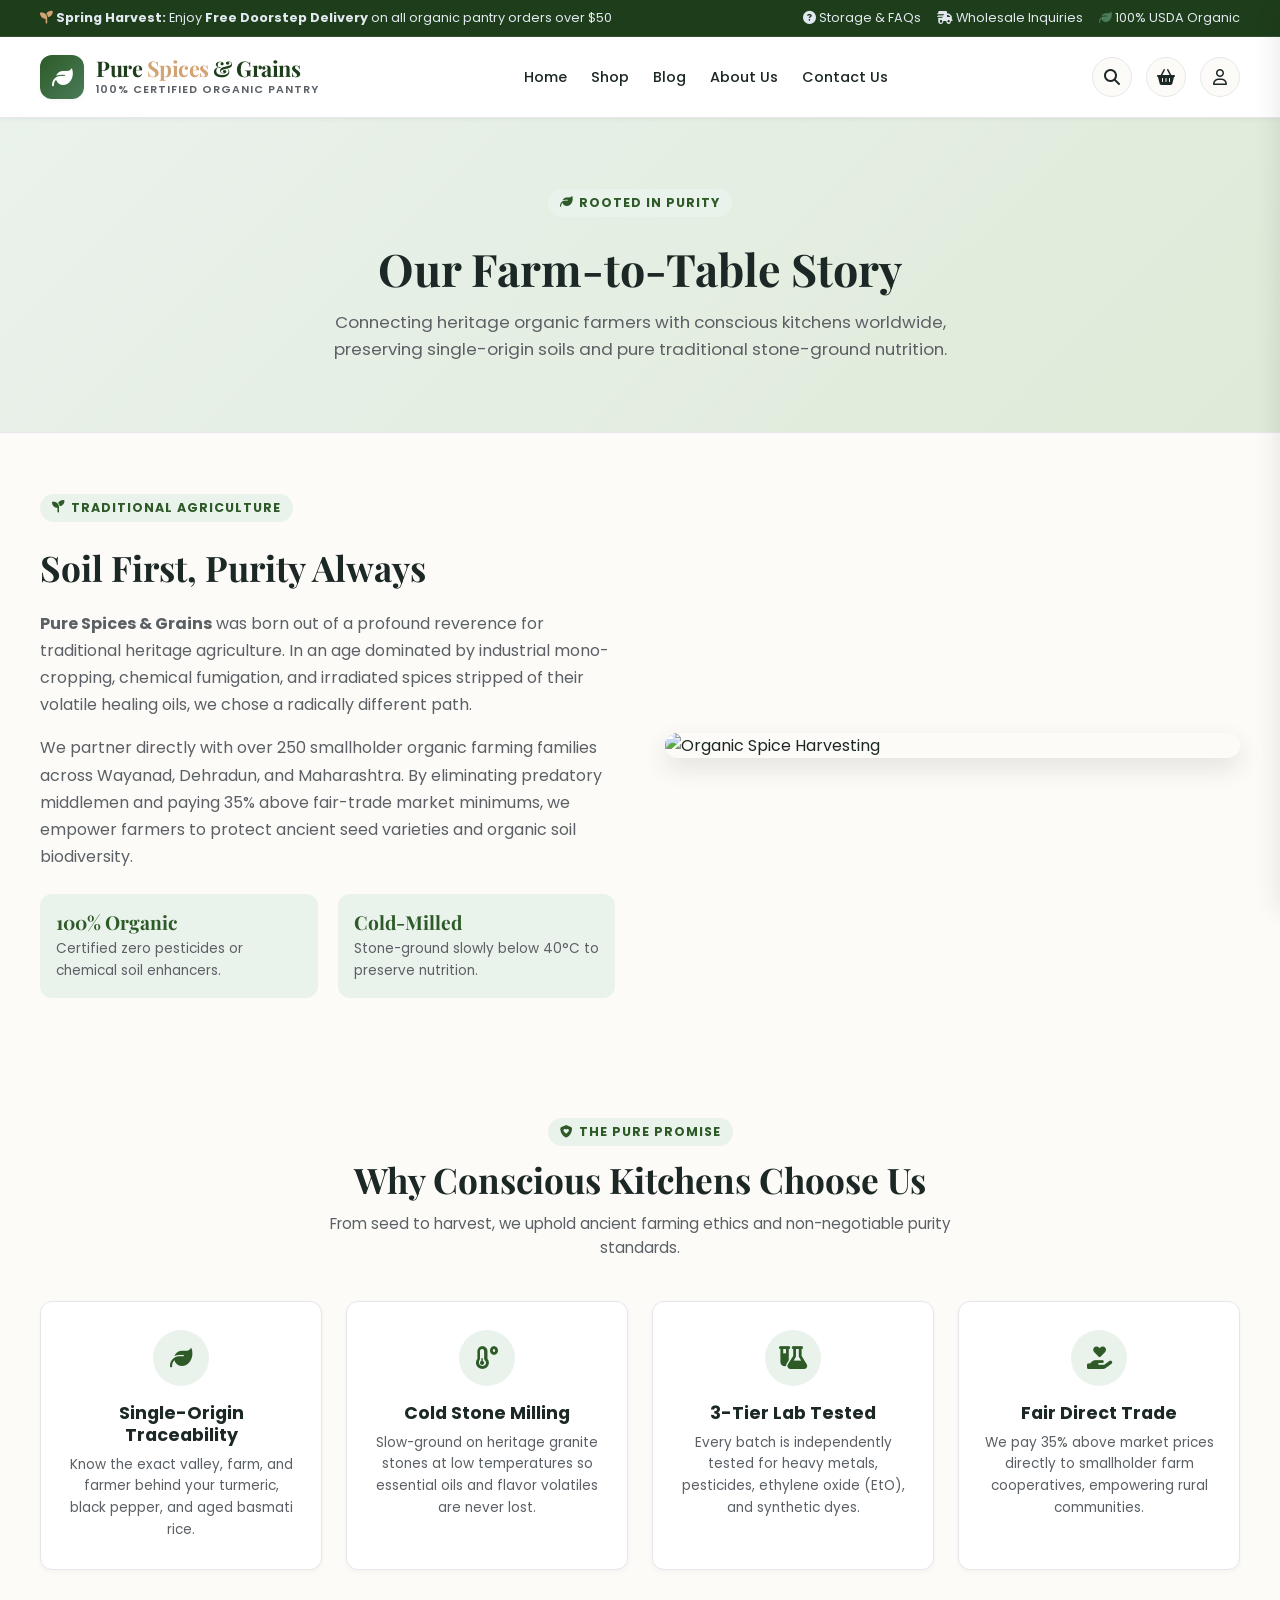
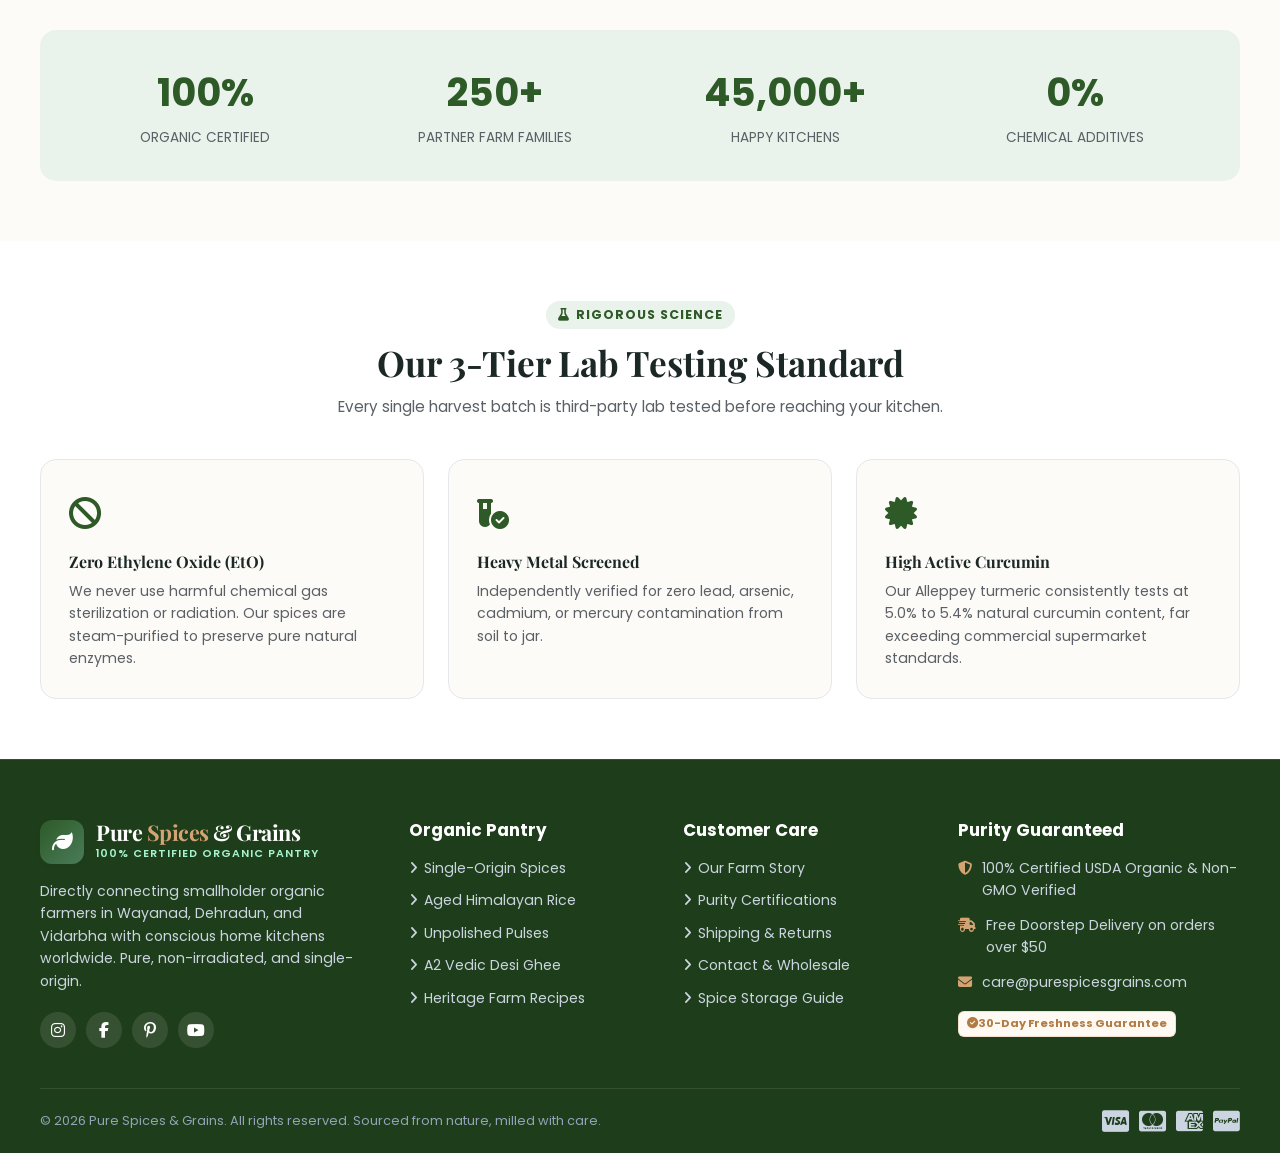
==== about.html @ 3eeeb17a "Fix CSS paths: Embed full master stylesheet and fontawesome for 100% pixel-perfect render" ====
<!DOCTYPE html>
<html lang="en-US">
<head>
  <meta charset="UTF-8">
  <meta name="viewport" content="width=device-width, initial-scale=1.0">
  <link rel="profile" href="https://gmpg.org/xfn/11">
  
  <link rel="preconnect" href="https://fonts.googleapis.com">
  <link rel="preconnect" href="https://fonts.gstatic.com" crossorigin>
  <link href="https://fonts.googleapis.com/css2?family=Playfair+Display:ital,wght@0,400;0,600;0,700;1,400&family=Poppins:ital,wght@0,300;0,400;0,500;0,600;0,700;1,400&display=swap" rel="stylesheet">
  <link rel="stylesheet" href="https://cdnjs.cloudflare.com/ajax/libs/font-awesome/6.5.1/css/all.min.css">
  
  <title>About Us &#8211; theme</title>
<meta name='robots' content='max-image-preview:large' />
<link rel='dns-prefetch' href='//fonts.googleapis.com' />
<link rel='dns-prefetch' href='//cdnjs.cloudflare.com' />
<link rel="alternate" title="oEmbed (JSON)" type="application/json+oembed" href="https://themetest.appliancesnest.com/wp-json/oembed/1.0/embed?url=https%3A%2F%2Fthemetest.appliancesnest.com%2Fabout%2F" />
<link rel="alternate" title="oEmbed (XML)" type="text/xml+oembed" href="https://themetest.appliancesnest.com/wp-json/oembed/1.0/embed?url=https%3A%2F%2Fthemetest.appliancesnest.com%2Fabout%2F&#038;format=xml" />
<style id="wp-img-auto-sizes-contain-inline-css">
img:is([sizes=auto i],[sizes^="auto," i]){contain-intrinsic-size:3000px 1500px}
/*# sourceURL=wp-img-auto-sizes-contain-inline-css */
</style>
<style id="wp-emoji-styles-inline-css">

	img.wp-smiley, img.emoji {
		display: inline !important;
		border: none !important;
		box-shadow: none !important;
		height: 1em !important;
		width: 1em !important;
		margin: 0 0.07em !important;
		vertical-align: -0.1em !important;
		background: none !important;
		padding: 0 !important;
	}
/*# sourceURL=wp-emoji-styles-inline-css */
</style>
<link rel='stylesheet' id='wp-block-library-css' href='https://themetest.appliancesnest.com/wp-includes/css/dist/block-library/style.min.css?ver=7.1' media='all' />
<style id="classic-theme-styles-inline-css">
/*! This file is auto-generated */
.wp-block-button__link{color:#fff;background-color:#32373c;border-radius:9999px;box-shadow:none;text-decoration:none;padding:calc(.667em + 2px) calc(1.333em + 2px);font-size:1.125em}.wp-block-file__button{background:#32373c;color:#fff;text-decoration:none}
/*# sourceURL=/wp-includes/css/classic-themes.min.css */
</style>
<style id="global-styles-inline-css">
:root{--wp--preset--aspect-ratio--square: 1;--wp--preset--aspect-ratio--4-3: 4/3;--wp--preset--aspect-ratio--3-4: 3/4;--wp--preset--aspect-ratio--3-2: 3/2;--wp--preset--aspect-ratio--2-3: 2/3;--wp--preset--aspect-ratio--16-9: 16/9;--wp--preset--aspect-ratio--9-16: 9/16;--wp--preset--color--black: #000000;--wp--preset--color--cyan-bluish-gray: #abb8c3;--wp--preset--color--white: #ffffff;--wp--preset--color--pale-pink: #f78da7;--wp--preset--color--vivid-red: #cf2e2e;--wp--preset--color--luminous-vivid-orange: #ff6900;--wp--preset--color--luminous-vivid-amber: #fcb900;--wp--preset--color--light-green-cyan: #7bdcb5;--wp--preset--color--vivid-green-cyan: #00d084;--wp--preset--color--pale-cyan-blue: #8ed1fc;--wp--preset--color--vivid-cyan-blue: #0693e3;--wp--preset--color--vivid-purple: #9b51e0;--wp--preset--gradient--vivid-cyan-blue-to-vivid-purple: linear-gradient(135deg,rgb(6,147,227) 0%,rgb(155,81,224) 100%);--wp--preset--gradient--light-green-cyan-to-vivid-green-cyan: linear-gradient(135deg,rgb(122,220,180) 0%,rgb(0,208,130) 100%);--wp--preset--gradient--luminous-vivid-amber-to-luminous-vivid-orange: linear-gradient(135deg,rgb(252,185,0) 0%,rgb(255,105,0) 100%);--wp--preset--gradient--luminous-vivid-orange-to-vivid-red: linear-gradient(135deg,rgb(255,105,0) 0%,rgb(207,46,46) 100%);--wp--preset--gradient--very-light-gray-to-cyan-bluish-gray: linear-gradient(135deg,rgb(238,238,238) 0%,rgb(169,184,195) 100%);--wp--preset--gradient--cool-to-warm-spectrum: linear-gradient(135deg,rgb(74,234,220) 0%,rgb(151,120,209) 20%,rgb(207,42,186) 40%,rgb(238,44,130) 60%,rgb(251,105,98) 80%,rgb(254,248,76) 100%);--wp--preset--gradient--blush-light-purple: linear-gradient(135deg,rgb(255,206,236) 0%,rgb(152,150,240) 100%);--wp--preset--gradient--blush-bordeaux: linear-gradient(135deg,rgb(254,205,165) 0%,rgb(254,45,45) 50%,rgb(107,0,62) 100%);--wp--preset--gradient--luminous-dusk: linear-gradient(135deg,rgb(255,203,112) 0%,rgb(199,81,192) 50%,rgb(65,88,208) 100%);--wp--preset--gradient--pale-ocean: linear-gradient(135deg,rgb(255,245,203) 0%,rgb(182,227,212) 50%,rgb(51,167,181) 100%);--wp--preset--gradient--electric-grass: linear-gradient(135deg,rgb(202,248,128) 0%,rgb(113,206,126) 100%);--wp--preset--gradient--midnight: linear-gradient(135deg,rgb(2,3,129) 0%,rgb(40,116,252) 100%);--wp--preset--font-size--small: 13px;--wp--preset--font-size--medium: 20px;--wp--preset--font-size--large: 36px;--wp--preset--font-size--x-large: 42px;--wp--preset--spacing--20: 0.44rem;--wp--preset--spacing--30: 0.67rem;--wp--preset--spacing--40: 1rem;--wp--preset--spacing--50: 1.5rem;--wp--preset--spacing--60: 2.25rem;--wp--preset--spacing--70: 3.38rem;--wp--preset--spacing--80: 5.06rem;--wp--preset--shadow--natural: 6px 6px 9px rgba(0, 0, 0, 0.2);--wp--preset--shadow--deep: 12px 12px 50px rgba(0, 0, 0, 0.4);--wp--preset--shadow--sharp: 6px 6px 0px rgba(0, 0, 0, 0.2);--wp--preset--shadow--outlined: 6px 6px 0px -3px rgb(255, 255, 255), 6px 6px rgb(0, 0, 0);--wp--preset--shadow--crisp: 6px 6px 0px rgb(0, 0, 0);}.wp-block-button{--wp--preset--dimension--25: 25%;--wp--preset--dimension--50: 50%;--wp--preset--dimension--75: 75%;--wp--preset--dimension--100: 100%;}:where(body) { margin: 0; }:where(.is-layout-flex){gap: 0.5em;}:where(.is-layout-grid){gap: 0.5em;}body .is-layout-flex{display: flex;}.is-layout-flex{flex-wrap: wrap;align-items: center;}.is-layout-flex > :is(*, div){margin: 0;}body .is-layout-grid{display: grid;}.is-layout-grid > :is(*, div){margin: 0;}body{padding-top: 0px;padding-right: 0px;padding-bottom: 0px;padding-left: 0px;}:root :where(.wp-element-button, .wp-block-button__link){background-color: #32373c;border-width: 0;color: #fff;font-family: inherit;font-size: inherit;font-style: inherit;font-weight: inherit;letter-spacing: inherit;line-height: inherit;padding-top: calc(0.667em + 2px);padding-right: calc(1.333em + 2px);padding-bottom: calc(0.667em + 2px);padding-left: calc(1.333em + 2px);text-decoration: none;text-transform: inherit;}.has-black-color{color: var(--wp--preset--color--black) !important;}.has-cyan-bluish-gray-color{color: var(--wp--preset--color--cyan-bluish-gray) !important;}.has-white-color{color: var(--wp--preset--color--white) !important;}.has-pale-pink-color{color: var(--wp--preset--color--pale-pink) !important;}.has-vivid-red-color{color: var(--wp--preset--color--vivid-red) !important;}.has-luminous-vivid-orange-color{color: var(--wp--preset--color--luminous-vivid-orange) !important;}.has-luminous-vivid-amber-color{color: var(--wp--preset--color--luminous-vivid-amber) !important;}.has-light-green-cyan-color{color: var(--wp--preset--color--light-green-cyan) !important;}.has-vivid-green-cyan-color{color: var(--wp--preset--color--vivid-green-cyan) !important;}.has-pale-cyan-blue-color{color: var(--wp--preset--color--pale-cyan-blue) !important;}.has-vivid-cyan-blue-color{color: var(--wp--preset--color--vivid-cyan-blue) !important;}.has-vivid-purple-color{color: var(--wp--preset--color--vivid-purple) !important;}.has-black-background-color{background-color: var(--wp--preset--color--black) !important;}.has-cyan-bluish-gray-background-color{background-color: var(--wp--preset--color--cyan-bluish-gray) !important;}.has-white-background-color{background-color: var(--wp--preset--color--white) !important;}.has-pale-pink-background-color{background-color: var(--wp--preset--color--pale-pink) !important;}.has-vivid-red-background-color{background-color: var(--wp--preset--color--vivid-red) !important;}.has-luminous-vivid-orange-background-color{background-color: var(--wp--preset--color--luminous-vivid-orange) !important;}.has-luminous-vivid-amber-background-color{background-color: var(--wp--preset--color--luminous-vivid-amber) !important;}.has-light-green-cyan-background-color{background-color: var(--wp--preset--color--light-green-cyan) !important;}.has-vivid-green-cyan-background-color{background-color: var(--wp--preset--color--vivid-green-cyan) !important;}.has-pale-cyan-blue-background-color{background-color: var(--wp--preset--color--pale-cyan-blue) !important;}.has-vivid-cyan-blue-background-color{background-color: var(--wp--preset--color--vivid-cyan-blue) !important;}.has-vivid-purple-background-color{background-color: var(--wp--preset--color--vivid-purple) !important;}.has-black-border-color{border-color: var(--wp--preset--color--black) !important;}.has-cyan-bluish-gray-border-color{border-color: var(--wp--preset--color--cyan-bluish-gray) !important;}.has-white-border-color{border-color: var(--wp--preset--color--white) !important;}.has-pale-pink-border-color{border-color: var(--wp--preset--color--pale-pink) !important;}.has-vivid-red-border-color{border-color: var(--wp--preset--color--vivid-red) !important;}.has-luminous-vivid-orange-border-color{border-color: var(--wp--preset--color--luminous-vivid-orange) !important;}.has-luminous-vivid-amber-border-color{border-color: var(--wp--preset--color--luminous-vivid-amber) !important;}.has-light-green-cyan-border-color{border-color: var(--wp--preset--color--light-green-cyan) !important;}.has-vivid-green-cyan-border-color{border-color: var(--wp--preset--color--vivid-green-cyan) !important;}.has-pale-cyan-blue-border-color{border-color: var(--wp--preset--color--pale-cyan-blue) !important;}.has-vivid-cyan-blue-border-color{border-color: var(--wp--preset--color--vivid-cyan-blue) !important;}.has-vivid-purple-border-color{border-color: var(--wp--preset--color--vivid-purple) !important;}.has-vivid-cyan-blue-to-vivid-purple-gradient-background{background: var(--wp--preset--gradient--vivid-cyan-blue-to-vivid-purple) !important;}.has-light-green-cyan-to-vivid-green-cyan-gradient-background{background: var(--wp--preset--gradient--light-green-cyan-to-vivid-green-cyan) !important;}.has-luminous-vivid-amber-to-luminous-vivid-orange-gradient-background{background: var(--wp--preset--gradient--luminous-vivid-amber-to-luminous-vivid-orange) !important;}.has-luminous-vivid-orange-to-vivid-red-gradient-background{background: var(--wp--preset--gradient--luminous-vivid-orange-to-vivid-red) !important;}.has-very-light-gray-to-cyan-bluish-gray-gradient-background{background: var(--wp--preset--gradient--very-light-gray-to-cyan-bluish-gray) !important;}.has-cool-to-warm-spectrum-gradient-background{background: var(--wp--preset--gradient--cool-to-warm-spectrum) !important;}.has-blush-light-purple-gradient-background{background: var(--wp--preset--gradient--blush-light-purple) !important;}.has-blush-bordeaux-gradient-background{background: var(--wp--preset--gradient--blush-bordeaux) !important;}.has-luminous-dusk-gradient-background{background: var(--wp--preset--gradient--luminous-dusk) !important;}.has-pale-ocean-gradient-background{background: var(--wp--preset--gradient--pale-ocean) !important;}.has-electric-grass-gradient-background{background: var(--wp--preset--gradient--electric-grass) !important;}.has-midnight-gradient-background{background: var(--wp--preset--gradient--midnight) !important;}.has-small-font-size{font-size: var(--wp--preset--font-size--small) !important;}.has-medium-font-size{font-size: var(--wp--preset--font-size--medium) !important;}.has-large-font-size{font-size: var(--wp--preset--font-size--large) !important;}.has-x-large-font-size{font-size: var(--wp--preset--font-size--x-large) !important;}
:root :where(.wp-block-icon svg){width: 24px;}
:where(.wp-block-gallery.is-layout-flex){gap: var( --wp--style--gallery-gap-default, var( --gallery-block--gutter-size, var( --wp--style--block-gap, 0.5em ) ) );}:where(.wp-block-gallery.is-layout-grid){gap: var( --wp--style--gallery-gap-default, var( --gallery-block--gutter-size, var( --wp--style--block-gap, 0.5em ) ) );}
:where(.wp-block-latest-posts.is-layout-flex){gap: 1.25em;}:where(.wp-block-latest-posts.is-layout-grid){gap: 1.25em;}
:where(.wp-block-post-template.is-layout-flex){gap: 1.25em;}:where(.wp-block-post-template.is-layout-grid){gap: 1.25em;}
:where(.wp-block-term-template.is-layout-flex){gap: 1.25em;}:where(.wp-block-term-template.is-layout-grid){gap: 1.25em;}
:where(.wp-block-columns.is-layout-flex){gap: 2em;}:where(.wp-block-columns.is-layout-grid){gap: 2em;}
:root :where(.wp-block-pullquote){font-size: 1.5em;line-height: 1.6;}
/*# sourceURL=global-styles-inline-css */
</style>
<link rel='stylesheet' id='woocommerce-layout-css' href='https://themetest.appliancesnest.com/wp-content/plugins/woocommerce/assets/css/woocommerce-layout.css?ver=11.0.1' media='all' />
<link rel='stylesheet' id='woocommerce-smallscreen-css' href='https://themetest.appliancesnest.com/wp-content/plugins/woocommerce/assets/css/woocommerce-smallscreen.css?ver=11.0.1' media='only screen and (max-width: 768px)' />
<link rel='stylesheet' id='woocommerce-general-css' href='https://themetest.appliancesnest.com/wp-content/plugins/woocommerce/assets/css/woocommerce.css?ver=11.0.1' media='all' />
<style id="woocommerce-inline-inline-css">
.woocommerce form .form-row .required { visibility: visible; }
/*# sourceURL=woocommerce-inline-inline-css */
</style>
<link rel='stylesheet' id='psg-google-fonts-css' href='https://fonts.googleapis.com/css2?family=Playfair+Display:ital,wght@0,400;0,600;0,700;1,400&#038;family=Poppins:ital,wght@0,300;0,400;0,500;0,600;0,700;1,400&#038;display=swap' media='all' />
<link rel='stylesheet' id='psg-fontawesome-css' href='https://cdnjs.cloudflare.com/ajax/libs/font-awesome/6.5.1/css/all.min.css?ver=6.5.1' media='all' />
<link rel='stylesheet' id='psg-custom-styles-css' href='https://themetest.appliancesnest.com/wp-content/themes/pure-spices-grains/css/styles.css?ver=2.0.0' media='all' />
<link rel='stylesheet' id='psg-theme-style-css' href='https://themetest.appliancesnest.com/wp-content/themes/pure-spices-grains/style.css?ver=2.0.0' media='all' />
<script id="jquery-core-js" src="https://themetest.appliancesnest.com/wp-includes/js/jquery/jquery.min.js?ver=3.7.1"></script>
<script id="jquery-migrate-js" src="https://themetest.appliancesnest.com/wp-includes/js/jquery/jquery-migrate.min.js?ver=3.4.1"></script>
<script data-wp-strategy="defer" defer id="wc-jquery-blockui-js" src="https://themetest.appliancesnest.com/wp-content/plugins/woocommerce/assets/js/jquery-blockui/jquery.blockUI.min.js?ver=2.7.0-wc.11.0.1"></script>
<script id="wc-add-to-cart-js-extra">
var wc_add_to_cart_params = {"ajax_url":"/wp-admin/admin-ajax.php","wc_ajax_url":"/?wc-ajax=%%endpoint%%","i18n_view_cart":"View cart","cart_url":"https://themetest.appliancesnest.com/cart/","is_cart":"","cart_redirect_after_add":"no"};
//# sourceURL=wc-add-to-cart-js-extra
</script>
<script data-wp-strategy="defer" defer id="wc-add-to-cart-js" src="https://themetest.appliancesnest.com/wp-content/plugins/woocommerce/assets/js/frontend/add-to-cart.min.js?ver=11.0.1"></script>
<script data-wp-strategy="defer" defer id="wc-js-cookie-js" src="https://themetest.appliancesnest.com/wp-content/plugins/woocommerce/assets/js/js-cookie/js.cookie.min.js?ver=2.1.4-wc.11.0.1"></script>
<script id="woocommerce-js-extra">
var woocommerce_params = {"ajax_url":"/wp-admin/admin-ajax.php","wc_ajax_url":"/?wc-ajax=%%endpoint%%","i18n_password_show":"Show password","i18n_password_hide":"Hide password"};
//# sourceURL=woocommerce-js-extra
</script>
<script data-wp-strategy="defer" defer id="woocommerce-js" src="https://themetest.appliancesnest.com/wp-content/plugins/woocommerce/assets/js/frontend/woocommerce.min.js?ver=11.0.1"></script>
<link rel="https://api.w.org/" href="https://themetest.appliancesnest.com/wp-json/" /><link rel="alternate" title="JSON" type="application/json" href="https://themetest.appliancesnest.com/wp-json/wp/v2/pages/102" /><link rel="EditURI" type="application/rsd+xml" title="RSD" href="https://themetest.appliancesnest.com/xmlrpc.php?rsd" />
<meta name="generator" content="WordPress 7.1" />
<meta name="generator" content="WooCommerce 11.0.1" />
<link rel="canonical" href="about.html" />
<link rel='shortlink' href='https://themetest.appliancesnest.com/?p=102' />
	<noscript><style>.woocommerce-product-gallery{ opacity: 1 !important; }</style></noscript>
	<meta name="generator" content="Elementor 4.2.3; features: e_font_icon_svg, additional_custom_breakpoints; settings: css_print_method-external, google_font-enabled, font_display-swap">
			<style>
				.e-con.e-parent:nth-of-type(n+4):not(.e-lazyloaded):not(.e-no-lazyload),
				.e-con.e-parent:nth-of-type(n+4):not(.e-lazyloaded):not(.e-no-lazyload) * {
					background-image: none !important;
				}
				@media screen and (max-height: 1024px) {
					.e-con.e-parent:nth-of-type(n+3):not(.e-lazyloaded):not(.e-no-lazyload),
					.e-con.e-parent:nth-of-type(n+3):not(.e-lazyloaded):not(.e-no-lazyload) * {
						background-image: none !important;
					}
				}
				@media screen and (max-height: 640px) {
					.e-con.e-parent:nth-of-type(n+2):not(.e-lazyloaded):not(.e-no-lazyload),
					.e-con.e-parent:nth-of-type(n+2):not(.e-lazyloaded):not(.e-no-lazyload) * {
						background-image: none !important;
					}
				}
			</style>
			
            <link rel="preconnect" href="https://fonts.googleapis.com">
            <link rel="preconnect" href="https://fonts.gstatic.com" crossorigin>
            <link href="https://fonts.googleapis.com/css2?family=Plus+Jakarta+Sans:wght@300;400;500;600;700;800&family=Playfair+Display:ital,wght@0,600;0,700;1,400&display=swap" rel="stylesheet">
            <link rel="stylesheet" href="https://cdnjs.cloudflare.com/ajax/libs/font-awesome/6.5.1/css/all.min.css">
            <link rel="stylesheet" href="css/styles.css">
            <style>
              /* Full visibility and clean alignment */
              html { margin-top: 0 !important; }
              #wpadminbar { display: none !important; }
              .reveal { opacity: 1 !important; transform: none !important; }
              /* ==========================================================================
   PURE SPICES & GRAINS - MASTER STYLESHEET
   Design System: Organic, Earthy, Premium Farm-to-Table E-Commerce
   ========================================================================== */

:root {
  /* Primary Color Palette */
  --color-forest: #2D5A27;        /* Primary Brand Green */
  --color-forest-dark: #1E3D1A;   /* Deep Evergreen */
  --color-forest-light: #3D7A35;  /* Vibrant Leaf Green */
  --color-sage: #4A7C59;          /* Secondary Accent */
  --color-sage-light: #EAF2EC;    /* Soft Tint Background */
  
  /* Accent & Earth Tones */
  --color-amber: #D4A373;         /* Harvest Gold / Warm Amber */
  --color-amber-light: #FEF9F3;   /* Light Gold Tint */
  --color-terracotta: #C86446;    /* Spice Red / Discount Badges */
  --color-cream: #FDFBF7;         /* Warm Paper / Page Background */
  --color-white: #FFFFFF;
  
  /* Neutrals & Typography */
  --color-dark-roast: #1C2826;    /* Primary Text Dark */
  --color-charcoal: #2B2D2F;      /* Secondary Headings */
  --color-text-muted: #5A6065;    /* Body Copy Muted */
  --color-text-light: #8E959B;    /* Subtle Subtext */
  --color-border: #E5E7EB;        /* Clean Card Borders */
  --color-border-dark: #D1D5DB;
  
  /* Typography */
  --font-serif: 'Playfair Display', Georgia, serif;
  --font-sans: 'Poppins', -apple-system, BlinkMacSystemFont, 'Segoe UI', Roboto, sans-serif;
  
  /* Shadows & Elevations */
  --shadow-sm: 0 2px 4px rgba(28, 40, 38, 0.04);
  --shadow-md: 0 4px 12px rgba(28, 40, 38, 0.08);
  --shadow-lg: 0 10px 25px rgba(28, 40, 38, 0.12);
  --shadow-hover: 0 12px 30px rgba(45, 90, 39, 0.15);
  
  /* Layout Dimensions */
  --header-height: 80px;
  --max-width: 1240px;
  --radius-sm: 6px;
  --radius-md: 12px;
  --radius-lg: 18px;
  --radius-full: 9999px;
  --transition-fast: 0.2s ease;
  --transition-normal: 0.3s ease;
}

/* Base Resets */
*, *::before, *::after {
  box-sizing: border-box;
  margin: 0;
  padding: 0;
}

html {
  scroll-behavior: smooth;
  font-size: 16px;
}

body {
  font-family: var(--font-sans);
  background-color: var(--color-cream);
  color: var(--color-dark-roast);
  line-height: 1.6;
  -webkit-font-smoothing: antialiased;
  overflow-x: hidden;
}

img {
  max-width: 100%;
  height: auto;
  display: block;
}

a {
  color: inherit;
  text-decoration: none;
  transition: color var(--transition-fast);
}

button, input, select, textarea {
  font-family: inherit;
  font-size: inherit;
  outline: none;
}

/* Typography Headings */
h1, h2, h3, h4, h5, h6 {
  font-family: var(--font-serif);
  color: var(--color-dark-roast);
  line-height: 1.25;
  font-weight: 700;
}

.container {
  width: 100%;
  max-width: var(--max-width);
  margin: 0 auto;
  padding: 0 20px;
}

/* ==========================================================================
   HEADER & NAVIGATION (FIXED FLEX ROW)
   ========================================================================== */
.announcement-bar {
  background: var(--color-forest-dark);
  color: #E2E8F0;
  font-size: 0.8rem;
  padding: 8px 0;
  border-bottom: 1px solid rgba(255,255,255,0.1);
}

.announcement-inner {
  display: flex;
  justify-content: space-between;
  align-items: center;
  flex-wrap: wrap;
  gap: 10px;
}

.announcement-meta {
  display: flex;
  align-items: center;
  gap: 16px;
}

.announcement-meta a:hover {
  color: var(--color-amber);
}

.main-header {
  background: var(--color-white);
  border-bottom: 1px solid var(--color-border);
  position: sticky;
  top: 0;
  z-index: 100;
  transition: all var(--transition-normal);
  box-shadow: var(--shadow-sm);
}

.main-header.is-scrolled {
  box-shadow: var(--shadow-md);
}

.header-inner {
  display: flex;
  align-items: center;
  justify-content: space-between;
  height: var(--header-height);
  gap: 20px;
}

/* Brand Logo */
.brand-logo {
  display: flex;
  align-items: center;
  gap: 12px;
  text-decoration: none;
  flex-shrink: 0;
}

.brand-icon {
  width: 44px;
  height: 44px;
  background: linear-gradient(135deg, var(--color-forest), var(--color-sage));
  color: var(--color-white);
  border-radius: var(--radius-md);
  display: flex;
  align-items: center;
  justify-content: center;
  font-size: 1.3rem;
  box-shadow: var(--shadow-sm);
}

.brand-text {
  display: flex;
  flex-direction: column;
}

.brand-title {
  font-family: var(--font-serif);
  font-size: 1.35rem;
  font-weight: 700;
  color: var(--color-forest-dark);
  line-height: 1.1;
  letter-spacing: -0.5px;
}

.brand-title span {
  color: var(--color-amber);
}

.brand-tagline {
  font-size: 0.68rem;
  color: var(--color-text-muted);
  text-transform: uppercase;
  letter-spacing: 1px;
  font-weight: 600;
}

/* Navigation Menu (Horizontal Flex Enforced) */
.nav-menu,
.nav-menu .menu-primary-container {
  display: flex !important;
  align-items: center !important;
}

.nav-menu-list,
.nav-menu .menu-primary-container ul,
.nav-menu ul {
  display: flex !important;
  flex-direction: row !important;
  align-items: center !important;
  gap: 1.5rem !important;
  list-style: none !important;
  margin: 0 !important;
  padding: 0 !important;
}

.nav-menu-list li,
.nav-menu ul li {
  display: inline-flex !important;
  align-items: center !important;
  margin: 0 !important;
  padding: 0 !important;
}

.nav-link,
.nav-menu ul li a {
  font-size: 0.9rem;
  font-weight: 500;
  color: var(--color-dark-roast);
  padding: 8px 0;
  position: relative;
  text-decoration: none;
  white-space: nowrap;
}

.nav-link:hover,
.nav-link.active,
.nav-menu ul li a:hover {
  color: var(--color-forest);
}

.nav-link::after {
  content: '';
  position: absolute;
  bottom: 0;
  left: 0;
  width: 0;
  height: 2px;
  background: var(--color-forest);
  transition: width var(--transition-fast);
}

.nav-link:hover::after,
.nav-link.active::after {
  width: 100%;
}

/* Header Actions */
.header-actions {
  display: flex;
  align-items: center;
  gap: 14px;
  flex-shrink: 0;
}

.action-btn {
  width: 40px;
  height: 40px;
  border-radius: var(--radius-full);
  background: var(--color-cream);
  border: 1px solid var(--color-border);
  color: var(--color-dark-roast);
  display: flex;
  align-items: center;
  justify-content: center;
  cursor: pointer;
  position: relative;
  transition: all var(--transition-fast);
}

.action-btn:hover {
  background: var(--color-forest);
  color: var(--color-white);
  border-color: var(--color-forest);
}

.action-badge {
  position: absolute;
  top: -4px;
  right: -4px;
  background: var(--color-terracotta);
  color: var(--color-white);
  font-size: 0.65rem;
  font-weight: 700;
  min-width: 18px;
  height: 18px;
  border-radius: var(--radius-full);
  display: flex;
  align-items: center;
  justify-content: center;
  padding: 0 4px;
}

.mobile-toggle {
  display: none;
  background: none;
  border: none;
  font-size: 1.4rem;
  color: var(--color-dark-roast);
  cursor: pointer;
}

/* Mobile Drawer */
.mobile-nav-drawer {
  position: fixed;
  top: 0;
  left: 0;
  width: 100%;
  height: 100%;
  background: rgba(0,0,0,0.5);
  z-index: 999;
  visibility: hidden;
  opacity: 0;
  transition: all var(--transition-normal);
}

.mobile-nav-drawer.open {
  visibility: visible;
  opacity: 1;
}

.mobile-nav-content {
  width: 80%;
  max-width: 320px;
  height: 100%;
  background: var(--color-white);
  padding: 24px;
  transform: translateX(-100%);
  transition: transform var(--transition-normal);
  display: flex;
  flex-direction: column;
}

.mobile-nav-drawer.open .mobile-nav-content {
  transform: translateX(0);
}

.mobile-nav-links {
  list-style: none;
  display: flex;
  flex-direction: column;
  gap: 16px;
  margin-top: 24px;
}

.mobile-nav-links a {
  font-size: 1.05rem;
  font-weight: 600;
  color: var(--color-dark-roast);
  display: flex;
  align-items: center;
  gap: 10px;
}

.mobile-nav-links a:hover,
.mobile-nav-links a.active {
  color: var(--color-forest);
}

/* ==========================================================================
   BUTTONS & BADGES
   ========================================================================== */
.btn {
  display: inline-flex;
  align-items: center;
  justify-content: center;
  gap: 8px;
  padding: 12px 24px;
  border-radius: var(--radius-md);
  font-weight: 600;
  font-size: 0.9rem;
  cursor: pointer;
  transition: all var(--transition-fast);
  border: 1px solid transparent;
  text-decoration: none;
}

.btn-primary {
  background: var(--color-forest);
  color: var(--color-white);
  border-color: var(--color-forest);
}

.btn-primary:hover {
  background: var(--color-forest-dark);
  border-color: var(--color-forest-dark);
  box-shadow: var(--shadow-md);
  transform: translateY(-1px);
}

.btn-secondary {
  background: var(--color-white);
  color: var(--color-forest);
  border-color: var(--color-forest);
}

.btn-secondary:hover {
  background: var(--color-sage-light);
  color: var(--color-forest-dark);
}

.btn-gold {
  background: var(--color-amber);
  color: var(--color-white);
}

.btn-gold:hover {
  background: #c38f5f;
  color: var(--color-white);
}

.btn-outline {
  background: transparent;
  border-color: var(--color-border);
  color: var(--color-dark-roast);
}

.btn-outline:hover {
  border-color: var(--color-forest);
  color: var(--color-forest);
}

.btn-lg {
  padding: 14px 30px;
  font-size: 1rem;
  border-radius: var(--radius-md);
}

.btn-sm {
  padding: 8px 16px;
  font-size: 0.8rem;
  border-radius: var(--radius-sm);
}

.btn-block {
  width: 100%;
}

.section-badge {
  display: inline-flex;
  align-items: center;
  gap: 6px;
  font-size: 0.78rem;
  font-weight: 700;
  text-transform: uppercase;
  letter-spacing: 1px;
  padding: 4px 12px;
  border-radius: var(--radius-full);
  background: var(--color-sage-light);
  color: var(--color-forest);
  margin-bottom: 12px;
}

.badge-tag {
  display: inline-flex;
  align-items: center;
  padding: 3px 8px;
  border-radius: var(--radius-sm);
  font-size: 0.7rem;
  font-weight: 700;
}

.badge-soft {
  background: var(--color-sage-light);
  color: var(--color-forest);
}

.badge-gold {
  background: var(--color-amber-light);
  color: #B27B44;
  border: 1px solid rgba(212, 163, 115, 0.3);
}

.badge-terracotta {
  background: #FDF2F0;
  color: var(--color-terracotta);
}

/* ==========================================================================
   SECTIONS, HERO & CARDS
   ========================================================================== */
.section {
  padding: 60px 0;
}

.section-bg-white {
  background: var(--color-white);
}

.section-header {
  text-align: center;
  max-width: 650px;
  margin: 0 auto 40px auto;
}

.section-title {
  font-size: 2.2rem;
  color: var(--color-dark-roast);
  margin-bottom: 10px;
}

.section-subtitle {
  color: var(--color-text-muted);
  font-size: 0.95rem;
}

/* Hero Slider */
.hero-slider-section {
  background: linear-gradient(135deg, #F5F9F4 0%, #EBF4E9 100%);
  padding: 60px 0;
  position: relative;
  overflow: hidden;
  border-bottom: 1px solid var(--color-border);
}

.hero-slide {
  display: none;
}

.hero-slide.active {
  display: block;
}

.hero-grid {
  display: grid;
  grid-template-columns: 1.15fr 0.85fr;
  gap: 40px;
  align-items: center;
}

.hero-title {
  font-size: 3.2rem;
  line-height: 1.15;
  color: var(--color-forest-dark);
  margin-bottom: 16px;
}

.hero-highlight {
  color: var(--color-amber);
}

.hero-desc {
  font-size: 1.05rem;
  color: var(--color-text-muted);
  margin-bottom: 28px;
  max-width: 540px;
}

.hero-buttons {
  display: flex;
  gap: 14px;
  margin-bottom: 32px;
  flex-wrap: wrap;
}

.hero-badges-row {
  display: flex;
  gap: 20px;
  flex-wrap: wrap;
}

.hero-badge-item {
  display: flex;
  align-items: center;
  gap: 6px;
  font-size: 0.82rem;
  font-weight: 600;
  color: var(--color-forest-dark);
}

.hero-badge-item i {
  color: var(--color-forest);
}

.hero-image-wrapper {
  position: relative;
}

.hero-img-card {
  border-radius: var(--radius-lg);
  overflow: hidden;
  box-shadow: var(--shadow-lg);
  position: relative;
}

.hero-img-card img {
  width: 100%;
  height: 420px;
  object-fit: cover;
}

.hero-floating-card {
  position: absolute;
  bottom: -15px;
  left: -15px;
  background: var(--color-white);
  padding: 14px 20px;
  border-radius: var(--radius-md);
  box-shadow: var(--shadow-lg);
  display: flex;
  align-items: center;
  gap: 12px;
  border: 1px solid var(--color-border);
}

.floating-icon {
  width: 38px;
  height: 38px;
  border-radius: 50%;
  background: var(--color-sage-light);
  color: var(--color-forest);
  display: flex;
  align-items: center;
  justify-content: center;
  font-size: 1.1rem;
}

.floating-title {
  font-weight: 700;
  font-size: 0.9rem;
}

.floating-sub {
  font-size: 0.75rem;
  color: var(--color-text-muted);
}

.slider-controls {
  display: flex;
  align-items: center;
  justify-content: center;
  gap: 16px;
  margin-top: 30px;
}

.slider-btn {
  width: 36px;
  height: 36px;
  border-radius: 50%;
  background: var(--color-white);
  border: 1px solid var(--color-border);
  color: var(--color-dark-roast);
  cursor: pointer;
  display: flex;
  align-items: center;
  justify-content: center;
  transition: all var(--transition-fast);
}

.slider-btn:hover {
  background: var(--color-forest);
  color: var(--color-white);
}

.slider-dots {
  display: flex;
  gap: 8px;
}

.slider-dots .dot {
  width: 10px;
  height: 10px;
  border-radius: 50%;
  background: #CBD5E1;
  cursor: pointer;
  transition: all var(--transition-fast);
}

.slider-dots .dot.active {
  background: var(--color-forest);
  width: 24px;
  border-radius: var(--radius-full);
}

/* Trust Bar */
.trust-bar {
  background: var(--color-white);
  padding: 24px 0;
  border-bottom: 1px solid var(--color-border);
}

.trust-grid {
  display: grid;
  grid-template-columns: repeat(auto-fit, minmax(220px, 1fr));
  gap: 20px;
}

.trust-item {
  display: flex;
  align-items: center;
  gap: 14px;
}

.trust-icon {
  width: 44px;
  height: 44px;
  border-radius: 50%;
  background: var(--color-sage-light);
  color: var(--color-forest);
  display: flex;
  align-items: center;
  justify-content: center;
  font-size: 1.2rem;
  flex-shrink: 0;
}

.trust-info h4 {
  font-family: var(--font-sans);
  font-size: 0.95rem;
  margin-bottom: 2px;
}

.trust-info p {
  font-size: 0.8rem;
  color: var(--color-text-muted);
  margin: 0;
}

/* Category Cards */
.categories-grid {
  display: grid;
  grid-template-columns: repeat(auto-fit, minmax(260px, 1fr));
  gap: 24px;
}

.category-card {
  background: var(--color-white);
  border-radius: var(--radius-md);
  overflow: hidden;
  border: 1px solid var(--color-border);
  box-shadow: var(--shadow-sm);
  transition: all var(--transition-normal);
  display: flex;
  flex-direction: column;
}

.category-card:hover {
  transform: translateY(-4px);
  box-shadow: var(--shadow-hover);
  border-color: var(--color-sage);
}

.category-img-box {
  height: 200px;
  position: relative;
  overflow: hidden;
}

.category-img-box img {
  width: 100%;
  height: 100%;
  object-fit: cover;
  transition: transform 0.5s ease;
}

.category-card:hover .category-img-box img {
  transform: scale(1.05);
}

.category-count {
  position: absolute;
  top: 12px;
  right: 12px;
  background: rgba(28, 40, 38, 0.8);
  color: #fff;
  font-size: 0.72rem;
  font-weight: 600;
  padding: 3px 8px;
  border-radius: var(--radius-sm);
  backdrop-filter: blur(4px);
}

.category-info {
  padding: 20px;
  flex: 1;
  display: flex;
  flex-direction: column;
}

.category-name {
  font-size: 1.25rem;
  margin-bottom: 6px;
  color: var(--color-forest-dark);
}

.category-desc {
  font-size: 0.85rem;
  color: var(--color-text-muted);
  margin-bottom: 16px;
  flex-grow: 1;
}

.category-link {
  font-size: 0.85rem;
  font-weight: 600;
  color: var(--color-forest);
  display: inline-flex;
  align-items: center;
  gap: 6px;
}

/* ==========================================================================
   PRODUCT CARDS & GRIDS
   ========================================================================== */
.products-grid {
  display: grid;
  grid-template-columns: repeat(auto-fill, minmax(260px, 1fr));
  gap: 24px;
}

.product-card {
  background: var(--color-white);
  border: 1px solid var(--color-border);
  border-radius: var(--radius-md);
  overflow: hidden;
  box-shadow: var(--shadow-sm);
  position: relative;
  display: flex;
  flex-direction: column;
  transition: all var(--transition-normal);
}

.product-card:hover {
  transform: translateY(-4px);
  box-shadow: var(--shadow-hover);
  border-color: var(--color-sage);
}

.product-badge-float {
  position: absolute;
  top: 12px;
  left: 12px;
  z-index: 2;
  background: var(--color-terracotta);
  color: #fff;
}

.product-wishlist-btn {
  position: absolute;
  top: 12px;
  right: 12px;
  z-index: 2;
  width: 32px;
  height: 32px;
  border-radius: 50%;
  background: var(--color-white);
  border: 1px solid var(--color-border);
  color: var(--color-text-muted);
  cursor: pointer;
  display: flex;
  align-items: center;
  justify-content: center;
  transition: all var(--transition-fast);
}

.product-wishlist-btn:hover,
.product-wishlist-btn.active {
  color: var(--color-terracotta);
  background: #FFF5F5;
}

.product-image-box {
  height: 220px;
  position: relative;
  overflow: hidden;
  background: #F9FAFB;
}

.product-image-box img {
  width: 100%;
  height: 100%;
  object-fit: cover;
  transition: transform 0.4s ease;
}

.product-card:hover .product-image-box img {
  transform: scale(1.05);
}

.product-quick-view-overlay {
  position: absolute;
  bottom: 0;
  left: 0;
  width: 100%;
  padding: 10px;
  background: rgba(255, 255, 255, 0.9);
  backdrop-filter: blur(4px);
  display: flex;
  justify-content: center;
  transform: translateY(100%);
  transition: transform var(--transition-fast);
}

.product-card:hover .product-quick-view-overlay {
  transform: translateY(0);
}

.btn-quick-view {
  font-size: 0.78rem;
  font-weight: 600;
  color: var(--color-forest);
  background: none;
  border: none;
  cursor: pointer;
  display: inline-flex;
  align-items: center;
  gap: 6px;
}

.product-body {
  padding: 18px;
  display: flex;
  flex-direction: column;
  flex: 1;
}

.product-category-tag {
  font-size: 0.72rem;
  font-weight: 600;
  text-transform: uppercase;
  color: var(--color-sage);
  margin-bottom: 4px;
}

.product-name {
  font-family: var(--font-sans);
  font-size: 1.05rem;
  font-weight: 600;
  margin-bottom: 6px;
  line-height: 1.3;
}

.product-rating-row {
  display: flex;
  align-items: center;
  gap: 6px;
  font-size: 0.78rem;
  color: var(--color-dark-roast);
  margin-bottom: 12px;
}

.product-rating-row .stars {
  color: #F59E0B;
}

.rating-count {
  color: var(--color-text-light);
}

.weight-selector-label {
  font-size: 0.72rem;
  font-weight: 600;
  color: var(--color-text-muted);
  text-transform: uppercase;
  margin-bottom: 6px;
}

.weight-options {
  display: flex;
  gap: 6px;
  flex-wrap: wrap;
  margin-bottom: 16px;
}

.weight-chip {
  font-size: 0.75rem;
  padding: 3px 8px;
  border-radius: var(--radius-sm);
  border: 1px solid var(--color-border);
  background: var(--color-cream);
  color: var(--color-dark-roast);
  cursor: pointer;
  transition: all var(--transition-fast);
}

.weight-chip:hover,
.weight-chip.active {
  background: var(--color-forest);
  color: var(--color-white);
  border-color: var(--color-forest);
}

.product-card-footer {
  margin-top: auto;
  padding-top: 12px;
  border-top: 1px solid var(--color-border);
  display: flex;
  align-items: center;
  justify-content: space-between;
}

.product-price-box {
  display: flex;
  flex-direction: column;
}

.product-price-current {
  font-size: 1.25rem;
  font-weight: 700;
  color: var(--color-forest);
}

.product-price-unit {
  font-size: 0.7rem;
  color: var(--color-text-light);
}

.btn-add-cart {
  padding: 8px 14px;
  border-radius: var(--radius-sm);
  background: var(--color-forest);
  color: var(--color-white);
  border: none;
  font-weight: 600;
  font-size: 0.8rem;
  cursor: pointer;
  display: inline-flex;
  align-items: center;
  gap: 6px;
  transition: all var(--transition-fast);
}

.btn-add-cart:hover {
  background: var(--color-forest-dark);
}

/* ==========================================================================
   WHY US, TESTIMONIALS & DEALS
   ========================================================================== */
.why-us-grid {
  display: grid;
  grid-template-columns: repeat(auto-fit, minmax(240px, 1fr));
  gap: 24px;
}

.why-card {
  background: var(--color-white);
  padding: 28px 24px;
  border-radius: var(--radius-md);
  border: 1px solid var(--color-border);
  box-shadow: var(--shadow-sm);
  text-align: center;
}

.why-icon-box {
  width: 56px;
  height: 56px;
  margin: 0 auto 16px auto;
  border-radius: 50%;
  background: var(--color-sage-light);
  color: var(--color-forest);
  display: flex;
  align-items: center;
  justify-content: center;
  font-size: 1.4rem;
}

.why-title {
  font-family: var(--font-sans);
  font-size: 1.1rem;
  margin-bottom: 8px;
}

.why-desc {
  font-size: 0.85rem;
  color: var(--color-text-muted);
  line-height: 1.6;
}

/* Deal Countdown */
.deal-timer-container {
  margin: 20px 0;
}

.deal-timer-label {
  font-size: 0.85rem;
  font-weight: 600;
  color: var(--color-dark-roast);
  margin-bottom: 8px;
}

.deal-countdown {
  display: flex;
  align-items: center;
  gap: 8px;
}

.countdown-box {
  background: var(--color-forest-dark);
  color: #fff;
  padding: 8px 12px;
  border-radius: var(--radius-sm);
  min-width: 54px;
  text-align: center;
}

.countdown-box .time-num {
  font-size: 1.3rem;
  font-weight: 700;
  display: block;
}

.countdown-box .time-label {
  font-size: 0.65rem;
  text-transform: uppercase;
  opacity: 0.8;
}

.countdown-sep {
  font-size: 1.2rem;
  font-weight: 700;
  color: var(--color-forest-dark);
}

/* ==========================================================================
   FOOTER COMPONENT
   ========================================================================== */
.site-footer {
  background: var(--color-forest-dark);
  color: #E2E8F0;
  padding: 60px 0 20px 0;
  border-top: 1px solid rgba(255,255,255,0.1);
}

.footer-grid {
  display: grid;
  grid-template-columns: 1.4fr 1fr 1fr 1.2fr;
  gap: 40px;
  margin-bottom: 40px;
}

.footer-desc {
  font-size: 0.88rem;
  color: #CBD5E1;
  line-height: 1.6;
  margin-bottom: 20px;
}

.footer-socials {
  display: flex;
  gap: 10px;
}

.social-icon-btn {
  width: 36px;
  height: 36px;
  border-radius: 50%;
  background: rgba(255,255,255,0.1);
  color: #fff;
  display: flex;
  align-items: center;
  justify-content: center;
  transition: all var(--transition-fast);
}

.social-icon-btn:hover {
  background: var(--color-amber);
  color: #fff;
}

.footer-heading {
  color: #fff;
  font-family: var(--font-sans);
  font-size: 1.05rem;
  margin-bottom: 16px;
}

.footer-links {
  list-style: none;
  display: flex;
  flex-direction: column;
  gap: 10px;
}

.footer-links a {
  color: #CBD5E1;
  font-size: 0.88rem;
  display: flex;
  align-items: center;
  gap: 6px;
}

.footer-links a:hover {
  color: var(--color-amber);
  transform: translateX(3px);
}

.footer-contact-item {
  display: flex;
  align-items: flex-start;
  gap: 10px;
  font-size: 0.88rem;
  color: #CBD5E1;
  margin-bottom: 12px;
}

.footer-contact-item i {
  color: var(--color-amber);
  margin-top: 4px;
}

.footer-bottom {
  border-top: 1px solid rgba(255,255,255,0.1);
  padding-top: 20px;
  display: flex;
  justify-content: space-between;
  align-items: center;
  font-size: 0.8rem;
  color: #94A3B8;
  flex-wrap: wrap;
  gap: 12px;
}

.footer-badges {
  display: flex;
  align-items: center;
  gap: 10px;
}

.footer-badge-icon {
  font-size: 1.5rem;
  color: #CBD5E1;
}

/* ==========================================================================
   CART DRAWER & MODALS
   ========================================================================== */
.cart-drawer-overlay {
  position: fixed;
  top: 0;
  left: 0;
  width: 100%;
  height: 100%;
  background: rgba(0, 0, 0, 0.6);
  backdrop-filter: blur(2px);
  z-index: 1000;
  visibility: hidden;
  opacity: 0;
  transition: all var(--transition-normal);
}

.cart-drawer-overlay.open {
  visibility: visible;
  opacity: 1;
}

.cart-drawer {
  position: fixed;
  top: 0;
  right: 0;
  width: 100%;
  max-width: 420px;
  height: 100%;
  background: var(--color-white);
  z-index: 1001;
  transform: translateX(100%);
  transition: transform var(--transition-normal);
  display: flex;
  flex-direction: column;
  box-shadow: var(--shadow-lg);
}

.cart-drawer.open {
  transform: translateX(0);
}

.cart-drawer-header {
  padding: 18px 24px;
  border-bottom: 1px solid var(--color-border);
  display: flex;
  align-items: center;
  justify-content: space-between;
}

.modal-close-btn {
  background: none;
  border: none;
  font-size: 1.2rem;
  color: var(--color-text-muted);
  cursor: pointer;
}

.cart-drawer-items {
  flex: 1;
  overflow-y: auto;
  padding: 20px;
  display: flex;
  flex-direction: column;
  gap: 16px;
}

.cart-drawer-footer {
  padding: 20px 24px;
  border-top: 1px solid var(--color-border);
  background: #FAFAFA;
}

/* Back to Top */
.back-to-top {
  position: fixed;
  bottom: 24px;
  right: 24px;
  width: 44px;
  height: 44px;
  border-radius: 50%;
  background: var(--color-forest);
  color: #fff;
  border: none;
  cursor: pointer;
  display: flex;
  align-items: center;
  justify-content: center;
  box-shadow: var(--shadow-md);
  z-index: 90;
  opacity: 0;
  visibility: hidden;
  transition: all var(--transition-fast);
}

.back-to-top.visible {
  opacity: 1;
  visibility: visible;
}

/* Modals */
.modal-backdrop {
  position: fixed;
  top: 0;
  left: 0;
  width: 100%;
  height: 100%;
  background: rgba(0, 0, 0, 0.6);
  z-index: 1050;
  display: flex;
  align-items: center;
  justify-content: center;
  padding: 20px;
  visibility: hidden;
  opacity: 0;
  transition: all var(--transition-fast);
}

.modal-backdrop.open {
  visibility: visible;
  opacity: 1;
}

.modal-card {
  background: var(--color-white);
  border-radius: var(--radius-lg);
  max-height: 90vh;
  overflow-y: auto;
  width: 100%;
  position: relative;
  box-shadow: var(--shadow-lg);
}

/* Form Controls */
.form-control {
  width: 100%;
  padding: 10px 14px;
  border: 1px solid var(--color-border);
  border-radius: var(--radius-sm);
  background: var(--color-white);
  color: var(--color-dark-roast);
  transition: border-color var(--transition-fast);
}

.form-control:focus {
  border-color: var(--color-forest);
}

.form-label {
  display: block;
  font-size: 0.85rem;
  font-weight: 600;
  margin-bottom: 6px;
}

/* Toast Notifications */
#toast-container {
  position: fixed;
  bottom: 24px;
  left: 24px;
  z-index: 9999;
  display: flex;
  flex-direction: column;
  gap: 10px;
}

.toast {
  padding: 12px 20px;
  background: var(--color-dark-roast);
  color: #fff;
  border-radius: var(--radius-sm);
  font-size: 0.88rem;
  box-shadow: var(--shadow-lg);
  display: flex;
  align-items: center;
  gap: 10px;
}

.toast-success { background: var(--color-forest); }
.toast-danger { background: var(--color-terracotta); }

/* Responsive Media Queries */
@media (max-width: 992px) {
  .nav-menu { display: none !important; }
  .mobile-toggle { display: inline-flex !important; align-items: center; justify-content: center; }
  .hero-grid { grid-template-columns: 1fr; }
  .hero-title { font-size: 2.5rem; }
  .footer-grid { grid-template-columns: 1fr 1fr; }
}

@media (max-width: 768px) {
  html, body {
    overflow-x: hidden !important;
    max-width: 100vw !important;
    width: 100% !important;
  }

  .container {
    padding-left: 12px !important;
    padding-right: 12px !important;
    width: 100% !important;
    max-width: 100% !important;
    box-sizing: border-box !important;
  }

  .announcement-bar {
    padding: 6px 0 !important;
    font-size: 0.72rem !important;
  }

  .announcement-inner {
    justify-content: center !important;
    text-align: center !important;
  }

  .announcement-meta {
    display: none !important;
  }

  .announcement-text {
    width: 100% !important;
    text-align: center !important;
    font-size: 0.73rem !important;
    line-height: 1.3 !important;
  }

  .main-header {
    width: 100% !important;
    max-width: 100vw !important;
  }

  .header-inner {
    height: 58px !important;
    gap: 8px !important;
    padding: 0 !important;
    width: 100% !important;
    justify-content: space-between !important;
  }

  .brand-logo {
    gap: 8px !important;
    min-width: 0 !important;
    flex-shrink: 1 !important;
  }

  .brand-icon {
    width: 34px !important;
    height: 34px !important;
    font-size: 1rem !important;
    border-radius: 8px !important;
    flex-shrink: 0 !important;
  }

  .brand-title {
    font-size: 1.05rem !important;
    white-space: nowrap !important;
    line-height: 1.1 !important;
    letter-spacing: -0.3px !important;
  }

  .brand-tagline {
    display: none !important;
  }

  .header-actions {
    gap: 6px !important;
    flex-shrink: 0 !important;
  }

  .action-btn {
    width: 34px !important;
    height: 34px !important;
    font-size: 0.85rem !important;
    flex-shrink: 0 !important;
  }

  .mobile-toggle {
    width: 34px !important;
    height: 34px !important;
    font-size: 1.15rem !important;
    padding: 0 !important;
    flex-shrink: 0 !important;
    margin-left: 2px !important;
  }

  .hero-title {
    font-size: 2.1rem !important;
  }

  .hero-desc {
    font-size: 0.95rem !important;
  }

  .deal-grid {
    grid-template-columns: 1fr !important;
  }

  .deal-card-wrapper {
    padding: 24px 18px !important;
  }
}

@media (max-width: 480px) {
  .brand-title {
    font-size: 0.95rem !important;
  }

  .brand-icon {
    width: 30px !important;
    height: 30px !important;
    font-size: 0.9rem !important;
  }

  .header-actions {
    gap: 4px !important;
  }

  .action-btn {
    width: 32px !important;
    height: 32px !important;
    font-size: 0.8rem !important;
  }

  .mobile-toggle {
    width: 32px !important;
    height: 32px !important;
    font-size: 1.1rem !important;
  }
}

@media (max-width: 600px) {
  .footer-grid { grid-template-columns: 1fr; }
  .footer-bottom { flex-direction: column; text-align: center; }
}


            </style>
            
</head>
<body class="wp-singular page-template page-template-page-about page-template-page-about-php page page-id-102 wp-embed-responsive wp-theme-pure-spices-grains theme-pure-spices-grains woocommerce-no-js elementor-default elementor-kit-79">

  <!-- Top Announcement Bar -->
  <div class="announcement-bar">
    <div class="container announcement-inner">
      <div class="announcement-text">
        <i class="fa-solid fa-seedling" style="color: var(--color-amber);"></i>
        <span><strong>Spring Harvest:</strong> Enjoy <strong>Free Doorstep Delivery</strong> on all organic pantry orders over $50</span>
      </div>
      <div class="announcement-meta">
        <a href="faq.html"><i class="fa-solid fa-circle-question"></i> Storage & FAQs</a>
        <a href="contact.html"><i class="fa-solid fa-truck-fast"></i> Wholesale Inquiries</a>
        <span><i class="fa-solid fa-leaf" style="color:var(--color-sage);"></i> 100% USDA Organic</span>
      </div>
    </div>
  </div>

  <!-- Fixed Main Navigation Header -->
  <header class="main-header">
    <div class="container header-inner">
      <!-- Brand Logo -->
      <a href="index.html" class="brand-logo" aria-label="Pure Spices and Grains">
        <div class="brand-icon">
          <i class="fa-solid fa-leaf"></i>
        </div>
        <div class="brand-text">
          <span class="brand-title">Pure <span>Spices</span> & Grains</span>
          <span class="brand-tagline">100% Certified Organic Pantry</span>
        </div>
      </a>

      <!-- Desktop Navigation Menu -->
      <nav class="nav-menu" aria-label="Main Navigation">
        <ul id="menu-main-navigation-menu" class="nav-menu-list"><li id="menu-item-148" class="menu-item menu-item-type-custom menu-item-object-custom menu-item-home menu-item-148"><a href="index.html">Home</a></li>
<li id="menu-item-149" class="menu-item menu-item-type-post_type menu-item-object-page menu-item-149"><a href="shop.html">Shop</a></li>
<li id="menu-item-150" class="menu-item menu-item-type-post_type menu-item-object-page menu-item-150"><a href="https://themetest.appliancesnest.com/blog/">Blog</a></li>
<li id="menu-item-196" class="menu-item menu-item-type-post_type menu-item-object-page current-menu-item page_item page-item-102 current_page_item menu-item-196"><a href="about.html" aria-current="page">About Us</a></li>
<li id="menu-item-195" class="menu-item menu-item-type-post_type menu-item-object-page menu-item-195"><a href="contact.html">Contact Us</a></li>
</ul>      </nav>

      <!-- Header Action Controls -->
      <div class="header-actions">
        <button class="action-btn" data-search-trigger aria-label="Search Pantry" title="Search">
          <i class="fa-solid fa-magnifying-glass"></i>
        </button>

        <button class="action-btn" data-cart-drawer-trigger aria-label="View Shopping Basket" title="Shopping Basket">
          <i class="fa-solid fa-basket-shopping"></i>
          <span class="action-badge cart-badge-count" style="display:none;">0</span>
        </button>

        <a href="https://themetest.appliancesnest.com/my-account/" class="action-btn" aria-label="My Account" title="My Account">
          <i class="fa-regular fa-user"></i>
        </a>

        <!-- Mobile Hamburger Button -->
        <button class="mobile-toggle" aria-label="Toggle Mobile Navigation">
          <i class="fa-solid fa-bars"></i>
        </button>
      </div>
    </div>
  </header>

  <!-- Mobile Drawer Menu -->
  <div id="mobile-nav-drawer" class="mobile-nav-drawer">
    <div class="mobile-nav-content">
      <div style="display:flex; justify-content:space-between; align-items:center; border-bottom:1px solid var(--color-border); padding-bottom:16px;">
        <div class="brand-title" style="font-size:1.2rem;">Pure <span>Spices</span> & Grains</div>
        <button id="mobile-nav-close" class="modal-close-btn" style="position:static;" aria-label="Close Menu"><i class="fa-solid fa-xmark"></i></button>
      </div>
      <ul class="mobile-nav-links">
        <li><a href="index.html"><i class="fa-solid fa-house"></i> Home</a></li>
        <li><a href="shop.html"><i class="fa-solid fa-seedling"></i> Organic Pantry Shop</a></li>
        <li><a href="https://themetest.appliancesnest.com/recipes/"><i class="fa-solid fa-utensils"></i> Heritage Recipes</a></li>
        <li><a href="about.html"><i class="fa-solid fa-leaf"></i> Our Farm Story</a></li>
        <li><a href="faq.html"><i class="fa-solid fa-circle-question"></i> Help & FAQs</a></li>
        <li><a href="contact.html"><i class="fa-solid fa-envelope"></i> Contact Us</a></li>
      </ul>
      <div style="margin-top:auto; padding-top:20px; border-top:1px solid var(--color-border);">
        <a href="shop.html" class="btn btn-primary btn-block"><i class="fa-solid fa-basket-shopping"></i> Shop Organic Store</a>
      </div>
    </div>
  </div>

  <main id="primary" class="site-main">
    <div class="page-header" style="background: linear-gradient(135deg, var(--color-sage-light), #DFEAD8); padding: 70px 0; border-bottom: 1px solid var(--color-border); text-align: center;">
      <div class="container">
        <span class="section-badge"><i class="fa-solid fa-leaf"></i> Rooted in Purity</span>
        <h1 class="page-title" style="font-size: 2.8rem; margin: 12px 0;">Our Farm-to-Table Story</h1>
        <p class="page-subtitle" style="max-width: 650px; margin: 0 auto; color: var(--color-text-muted); font-size: 1.05rem;">
          Connecting heritage organic farmers with conscious kitchens worldwide, preserving single-origin soils and pure traditional stone-ground nutrition.
        </p>
      </div>
    </div>

    <section class="section">
      <div class="container">
        <div style="display: grid; grid-template-columns: 1fr 1fr; gap: 50px; align-items: center;">
          <div>
            <span class="section-badge"><i class="fa-solid fa-seedling"></i> Traditional Agriculture</span>
            <h2 style="font-size: 2.2rem; margin: 12px 0 20px 0;">Soil First, Purity Always</h2>
            <p style="color: var(--color-text-muted); line-height: 1.7; margin-bottom: 16px;">
              <strong>Pure Spices & Grains</strong> was born out of a profound reverence for traditional heritage agriculture. In an age dominated by industrial mono-cropping, chemical fumigation, and irradiated spices stripped of their volatile healing oils, we chose a radically different path.
            </p>
            <p style="color: var(--color-text-muted); line-height: 1.7; margin-bottom: 24px;">
              We partner directly with over 250 smallholder organic farming families across Wayanad, Dehradun, and Maharashtra. By eliminating predatory middlemen and paying 35% above fair-trade market minimums, we empower farmers to protect ancient seed varieties and organic soil biodiversity.
            </p>
            <div style="display: grid; grid-template-columns: 1fr 1fr; gap: 20px;">
              <div style="padding: 16px; background: var(--color-sage-light); border-radius: 12px;">
                <h4 style="color: var(--color-forest); font-size: 1.2rem; margin-bottom: 4px;">100% Organic</h4>
                <p style="font-size: 0.85rem; color: var(--color-text-muted); margin: 0;">Certified zero pesticides or chemical soil enhancers.</p>
              </div>
              <div style="padding: 16px; background: var(--color-sage-light); border-radius: 12px;">
                <h4 style="color: var(--color-forest); font-size: 1.2rem; margin-bottom: 4px;">Cold-Milled</h4>
                <p style="font-size: 0.85rem; color: var(--color-text-muted); margin: 0;">Stone-ground slowly below 40&deg;C to preserve nutrition.</p>
              </div>
            </div>
          </div>
          <div>
            <img src="https://images.unsplash.com/photo-1596040033229-a9821ebd058d?auto=format&fit=crop&w=800&q=80" alt="Organic Spice Harvesting" style="border-radius: 20px; box-shadow: var(--shadow-lg); width: 100%;">
          </div>
        </div>
      </div>
    </section>

        <section class="section why-us-section">
      <div class="container">
        <div class="section-header">
          <span class="section-badge"><i class="fa-solid fa-shield-heart"></i> The Pure Promise</span>
          <h2 class="section-title">Why Conscious Kitchens Choose Us</h2>
          <p class="section-subtitle">From seed to harvest, we uphold ancient farming ethics and non-negotiable purity standards.</p>
        </div>

        <div class="why-us-grid">
          <div class="why-card reveal">
            <div class="why-icon-box"><i class="fa-solid fa-leaf"></i></div>
            <h3 class="why-title">Single-Origin Traceability</h3>
            <p class="why-desc">Know the exact valley, farm, and farmer behind your turmeric, black pepper, and aged basmati rice.</p>
          </div>

          <div class="why-card reveal">
            <div class="why-icon-box"><i class="fa-solid fa-temperature-low"></i></div>
            <h3 class="why-title">Cold Stone Milling</h3>
            <p class="why-desc">Slow-ground on heritage granite stones at low temperatures so essential oils and flavor volatiles are never lost.</p>
          </div>

          <div class="why-card reveal">
            <div class="why-icon-box"><i class="fa-solid fa-flask-vial"></i></div>
            <h3 class="why-title">3-Tier Lab Tested</h3>
            <p class="why-desc">Every batch is independently tested for heavy metals, pesticides, ethylene oxide (EtO), and synthetic dyes.</p>
          </div>

          <div class="why-card reveal">
            <div class="why-icon-box"><i class="fa-solid fa-hand-holding-heart"></i></div>
            <h3 class="why-title">Fair Direct Trade</h3>
            <p class="why-desc">We pay 35% above market prices directly to smallholder farm cooperatives, empowering rural communities.</p>
          </div>
        </div>

        <!-- Animated Counter Stats -->
        <div class="stats-grid" style="margin-top:60px; display:grid; grid-template-columns:repeat(auto-fit, minmax(200px, 1fr)); gap:24px; text-align:center; padding:32px; background:var(--color-sage-light); border-radius:16px;">
          <div>
            <div style="font-size:2.4rem; font-weight:700; color:var(--color-forest);">100%</div>
            <div style="font-size:0.85rem; color:var(--color-text-muted); text-transform:uppercase; margin-top:4px;">Organic Certified</div>
          </div>
          <div>
            <div style="font-size:2.4rem; font-weight:700; color:var(--color-forest);">250+</div>
            <div style="font-size:0.85rem; color:var(--color-text-muted); text-transform:uppercase; margin-top:4px;">Partner Farm Families</div>
          </div>
          <div>
            <div style="font-size:2.4rem; font-weight:700; color:var(--color-forest);">45,000+</div>
            <div style="font-size:0.85rem; color:var(--color-text-muted); text-transform:uppercase; margin-top:4px;">Happy Kitchens</div>
          </div>
          <div>
            <div style="font-size:2.4rem; font-weight:700; color:var(--color-forest);">0%</div>
            <div style="font-size:0.85rem; color:var(--color-text-muted); text-transform:uppercase; margin-top:4px;">Chemical Additives</div>
          </div>
        </div>
      </div>
    </section>
    
    <section class="section section-bg-white">
      <div class="container">
        <div class="section-header">
          <span class="section-badge"><i class="fa-solid fa-flask"></i> Rigorous Science</span>
          <h2 class="section-title">Our 3-Tier Lab Testing Standard</h2>
          <p class="section-subtitle">Every single harvest batch is third-party lab tested before reaching your kitchen.</p>
        </div>

        <div style="display: grid; grid-template-columns: repeat(auto-fit, minmax(280px, 1fr)); gap: 24px;">
          <div style="background:var(--color-cream); padding:28px; border-radius:16px; border:1px solid var(--color-border);">
            <div style="font-size:2rem; color:var(--color-forest); margin-bottom:12px;"><i class="fa-solid fa-ban"></i></div>
            <h4>Zero Ethylene Oxide (EtO)</h4>
            <p style="font-size:0.88rem; color:var(--color-text-muted); margin-top:8px;">We never use harmful chemical gas sterilization or radiation. Our spices are steam-purified to preserve pure natural enzymes.</p>
          </div>

          <div style="background:var(--color-cream); padding:28px; border-radius:16px; border:1px solid var(--color-border);">
            <div style="font-size:2rem; color:var(--color-forest); margin-bottom:12px;"><i class="fa-solid fa-vial-circle-check"></i></div>
            <h4>Heavy Metal Screened</h4>
            <p style="font-size:0.88rem; color:var(--color-text-muted); margin-top:8px;">Independently verified for zero lead, arsenic, cadmium, or mercury contamination from soil to jar.</p>
          </div>

          <div style="background:var(--color-cream); padding:28px; border-radius:16px; border:1px solid var(--color-border);">
            <div style="font-size:2rem; color:var(--color-forest); margin-bottom:12px;"><i class="fa-solid fa-certificate"></i></div>
            <h4>High Active Curcumin</h4>
            <p style="font-size:0.88rem; color:var(--color-text-muted); margin-top:8px;">Our Alleppey turmeric consistently tests at 5.0% to 5.4% natural curcumin content, far exceeding commercial supermarket standards.</p>
          </div>
        </div>
      </div>
    </section>
  </main>

  <!-- Footer Component -->
  <footer class="site-footer">
    <div class="container">
      <div class="footer-grid">
        <!-- Brand Info -->
        <div>
          <a href="index.html" class="brand-logo" style="margin-bottom:16px;">
            <div class="brand-icon">
              <i class="fa-solid fa-leaf"></i>
            </div>
            <div class="brand-text">
              <span class="brand-title" style="color:#fff;">Pure <span style="color:var(--color-amber);">Spices</span> & Grains</span>
              <span class="brand-tagline" style="color:#A7F3D0;">100% Certified Organic Pantry</span>
            </div>
          </a>
          <p class="footer-desc">
            Directly connecting smallholder organic farmers in Wayanad, Dehradun, and Vidarbha with conscious home kitchens worldwide. Pure, non-irradiated, and single-origin.
          </p>
          <div class="footer-socials">
            <a href="#" class="social-icon-btn" aria-label="Instagram"><i class="fa-brands fa-instagram"></i></a>
            <a href="#" class="social-icon-btn" aria-label="Facebook"><i class="fa-brands fa-facebook-f"></i></a>
            <a href="#" class="social-icon-btn" aria-label="Pinterest"><i class="fa-brands fa-pinterest-p"></i></a>
            <a href="#" class="social-icon-btn" aria-label="YouTube"><i class="fa-brands fa-youtube"></i></a>
          </div>
        </div>

        <!-- Collections -->
        <div>
          <h4 class="footer-heading">Organic Pantry</h4>
          <ul class="footer-links">
            <li><a href="https://themetest.appliancesnest.com/shop/?category=spices"><i class="fa-solid fa-angle-right"></i> Single-Origin Spices</a></li>
            <li><a href="https://themetest.appliancesnest.com/shop/?category=grains"><i class="fa-solid fa-angle-right"></i> Aged Himalayan Rice</a></li>
            <li><a href="https://themetest.appliancesnest.com/shop/?category=pulses"><i class="fa-solid fa-angle-right"></i> Unpolished Pulses</a></li>
            <li><a href="https://themetest.appliancesnest.com/shop/?category=essentials"><i class="fa-solid fa-angle-right"></i> A2 Vedic Desi Ghee</a></li>
            <li><a href="https://themetest.appliancesnest.com/recipes/"><i class="fa-solid fa-angle-right"></i> Heritage Farm Recipes</a></li>
          </ul>
        </div>

        <!-- Help & Policies -->
        <div>
          <h4 class="footer-heading">Customer Care</h4>
          <ul class="footer-links">
            <li><a href="about.html"><i class="fa-solid fa-angle-right"></i> Our Farm Story</a></li>
            <li><a href="faq.html"><i class="fa-solid fa-angle-right"></i> Purity Certifications</a></li>
            <li><a href="faq.html"><i class="fa-solid fa-angle-right"></i> Shipping & Returns</a></li>
            <li><a href="contact.html"><i class="fa-solid fa-angle-right"></i> Contact & Wholesale</a></li>
            <li><a href="faq.html"><i class="fa-solid fa-angle-right"></i> Spice Storage Guide</a></li>
          </ul>
        </div>

        <!-- Contact & Certifications -->
        <div>
          <h4 class="footer-heading">Purity Guaranteed</h4>
          <div class="footer-contact-item">
            <i class="fa-solid fa-shield-halved"></i>
            <span>100% Certified USDA Organic & Non-GMO Verified</span>
          </div>
          <div class="footer-contact-item">
            <i class="fa-solid fa-truck-fast"></i>
            <span>Free Doorstep Delivery on orders over $50</span>
          </div>
          <div class="footer-contact-item">
            <i class="fa-solid fa-envelope"></i>
            <span>care@purespicesgrains.com</span>
          </div>
          <div style="margin-top:16px;">
            <span class="badge-tag badge-gold"><i class="fa-solid fa-circle-check"></i> 30-Day Freshness Guarantee</span>
          </div>
        </div>
      </div>

      <!-- Footer Bottom -->
      <div class="footer-bottom">
        <div>&copy; 2026 Pure Spices & Grains. All rights reserved. Sourced from nature, milled with care.</div>
        <div class="footer-badges">
          <i class="fa-brands fa-cc-visa footer-badge-icon" title="Visa"></i>
          <i class="fa-brands fa-cc-mastercard footer-badge-icon" title="Mastercard"></i>
          <i class="fa-brands fa-cc-amex footer-badge-icon" title="American Express"></i>
          <i class="fa-brands fa-cc-paypal footer-badge-icon" title="PayPal"></i>
        </div>
      </div>
    </div>
  </footer>

  <!-- Back to top button -->
  <button id="back-to-top-btn" class="back-to-top" aria-label="Back to top">
    <i class="fa-solid fa-arrow-up"></i>
  </button>

  <!-- Global Slide-over Cart Drawer Markup -->
  <div id="cart-drawer-overlay" class="cart-drawer-overlay"></div>
  <div id="cart-drawer" class="cart-drawer">
    <div class="cart-drawer-header">
      <div style="display:flex; align-items:center; gap:8px;">
        <i class="fa-solid fa-basket-shopping" style="color:var(--color-forest); font-size:1.2rem;"></i>
        <h3 style="margin:0; font-size:1.1rem;">Your Organic Basket</h3>
      </div>
      <button id="cart-drawer-close" class="modal-close-btn" aria-label="Close Basket"><i class="fa-solid fa-xmark"></i></button>
    </div>

    <!-- Free Delivery Progress -->
    <div id="cart-drawer-shipping-progress" style="padding:12px 20px; background:var(--color-sage-light); border-bottom:1px solid var(--color-border);"></div>

    <!-- Items List -->
    <div id="cart-drawer-items" class="cart-drawer-items"></div>

    <!-- Empty State -->
    <div id="cart-drawer-empty" class="cart-drawer-empty" style="display:none; padding:40px 20px; text-align:center;">
      <i class="fa-solid fa-seedling" style="font-size:2.5rem; color:var(--color-forest); margin-bottom:16px;"></i>
      <h4>Your Basket is Empty</h4>
      <p style="color:var(--color-text-muted); font-size:0.85rem; margin-bottom:20px;">Explore our single-origin spices, aged basmati rice, and unpolished pulses.</p>
      <a href="shop.html" class="btn btn-primary btn-sm"><i class="fa-solid fa-leaf"></i> Shop Fresh Harvest</a>
    </div>

    <!-- Footer / Checkout Button -->
    <div id="cart-drawer-footer" class="cart-drawer-footer">
      <div style="display:flex; justify-content:space-between; align-items:center; margin-bottom:16px;">
        <span style="font-size:0.95rem; font-weight:600; color:var(--color-dark-roast);">Subtotal:</span>
        <span id="cart-drawer-subtotal" style="font-size:1.3rem; font-weight:700; color:var(--color-forest);">$0.00</span>
      </div>
      <div style="display:flex; flex-direction:column; gap:10px;">
        <a href="cart.html" class="btn btn-outline btn-block" style="text-align:center;">View Full Basket</a>
        <button class="btn btn-primary btn-block btn-lg" onclick="openCheckoutModal()">
          <i class="fa-solid fa-lock"></i> Secure Checkout
        </button>
      </div>
    </div>
  </div>

  <script type="speculationrules">
{"prefetch":[{"source":"document","where":{"and":[{"href_matches":"/*"},{"not":{"href_matches":["/wp-*.php","/wp-admin/*","/wp-content/uploads/*","/wp-content/*","/wp-content/plugins/*","/wp-content/themes/pure-spices-grains/*","/*\\?(.+)"]}},{"not":{"selector_matches":"a[rel~=\"nofollow\"]"}},{"not":{"selector_matches":".no-prefetch, .no-prefetch a"}}]},"eagerness":"conservative"}]}
</script>
			<script>
				( () => {
					const lazyloadRunObserver = () => {
						const lazyloadBackgrounds = document.querySelectorAll( `.e-con.e-parent:not(.e-lazyloaded)` );
						const lazyloadBackgroundObserver = new IntersectionObserver( ( entries ) => {
							entries.forEach( ( entry ) => {
								if ( entry.isIntersecting ) {
									let lazyloadBackground = entry.target;
									if( lazyloadBackground ) {
										lazyloadBackground.classList.add( 'e-lazyloaded' );
									}
									lazyloadBackgroundObserver.unobserve( entry.target );
								}
							});
						}, { rootMargin: '200px 0px 200px 0px' } );
						lazyloadBackgrounds.forEach( ( lazyloadBackground ) => {
							lazyloadBackgroundObserver.observe( lazyloadBackground );
						} );
					};
					const events = [
						'DOMContentLoaded',
						'elementor/lazyload/observe',
					];
					events.forEach( ( event ) => {
						document.addEventListener( event, lazyloadRunObserver );
					} );
				} )();
			</script>
				<script>
		(function () {
			var c = document.body.className;
			c = c.replace(/woocommerce-no-js/, 'woocommerce-js');
			document.body.className = c;
		})();
	</script>
	<link rel='stylesheet' id='wc-blocks-style-css' href='https://themetest.appliancesnest.com/wp-content/plugins/woocommerce/assets/client/blocks/wc-blocks.css?ver=wc-11.0.1' media='all' />
<script id="psg-products-data-js" src="https://themetest.appliancesnest.com/wp-content/themes/pure-spices-grains/js/products-data.js?ver=2.0.0"></script>
<script id="psg-cart-engine-js" src="https://themetest.appliancesnest.com/wp-content/themes/pure-spices-grains/js/cart.js?ver=2.0.0"></script>
<script id="psg-main-interactions-js-extra">
var psg_ajax_obj = {"ajax_url":"https://themetest.appliancesnest.com/wp-admin/admin-ajax.php","site_url":"https://themetest.appliancesnest.com","theme_url":"https://themetest.appliancesnest.com/wp-content/themes/pure-spices-grains","wc_active":"1","cart_url":"https://themetest.appliancesnest.com/cart/"};
//# sourceURL=psg-main-interactions-js-extra
</script>
<script id="psg-main-interactions-js" src="https://themetest.appliancesnest.com/wp-content/themes/pure-spices-grains/js/main.js?ver=2.0.0"></script>
<script id="sourcebuster-js-js" src="https://themetest.appliancesnest.com/wp-content/plugins/woocommerce/assets/js/sourcebuster/sourcebuster.min.js?ver=11.0.1"></script>
<script id="wc-order-attribution-js-extra">
var wc_order_attribution = {"params":{"lifetime":1.0e-5,"session":30,"base64":false,"ajaxurl":"https://themetest.appliancesnest.com/wp-admin/admin-ajax.php","prefix":"wc_order_attribution_","allowTracking":true},"fields":{"source_type":"current.typ","referrer":"current_add.rf","utm_campaign":"current.cmp","utm_source":"current.src","utm_medium":"current.mdm","utm_content":"current.cnt","utm_id":"current.id","utm_term":"current.trm","utm_source_platform":"current.plt","utm_creative_format":"current.fmt","utm_marketing_tactic":"current.tct","session_entry":"current_add.ep","session_start_time":"current_add.fd","session_pages":"session.pgs","session_count":"udata.vst","user_agent":"udata.uag"}};
//# sourceURL=wc-order-attribution-js-extra
</script>
<script id="wc-order-attribution-js" src="https://themetest.appliancesnest.com/wp-content/plugins/woocommerce/assets/js/frontend/order-attribution.min.js?ver=11.0.1"></script>
<script id="wp-emoji-settings" type="application/json">
{"baseUrl":"https://s.w.org/images/core/emoji/17.0.2/72x72/","ext":".png","svgUrl":"https://s.w.org/images/core/emoji/17.0.2/svg/","svgExt":".svg","source":{"concatemoji":"https://themetest.appliancesnest.com/wp-includes/js/wp-emoji-release.min.js?ver=7.1"}}
</script>
<script type="module">
/*! This file is auto-generated */
var e="script#wp-emoji-settings",t=document.querySelector(e);if(!(t instanceof HTMLScriptElement))throw new Error("Element missing: "+e);const r=JSON.parse(t.text),s=(window._wpemojiSettings=r,"wpEmojiSettingsSupports"),o=["flag","emoji"];function i(e){try{var t={supportTests:e,timestamp:(new Date).valueOf()};sessionStorage.setItem(s,JSON.stringify(t))}catch(e){}}function c(e,t,n){e.clearRect(0,0,e.canvas.width,e.canvas.height),e.fillText(t,0,0);t=new Uint32Array(e.getImageData(0,0,e.canvas.width,e.canvas.height).data);e.clearRect(0,0,e.canvas.width,e.canvas.height),e.fillText(n,0,0);const r=new Uint32Array(e.getImageData(0,0,e.canvas.width,e.canvas.height).data);return t.every((e,t)=>e===r[t])}function p(e,t){e.clearRect(0,0,e.canvas.width,e.canvas.height),e.fillText(t,0,0);var n=e.getImageData(16,16,1,1);for(let e=0;e<n.data.length;e++)if(0!==n.data[e])return!1;return!0}function u(e,t,n,r){switch(t){case"flag":return n(e,"\ud83c\udff3\ufe0f\u200d\u26a7\ufe0f","\ud83c\udff3\ufe0f\u200b\u26a7\ufe0f")?!1:!n(e,"\ud83c\udde8\ud83c\uddf6","\ud83c\udde8\u200b\ud83c\uddf6")&&!n(e,"\ud83c\udff4\udb40\udc67\udb40\udc62\udb40\udc65\udb40\udc6e\udb40\udc67\udb40\udc7f","\ud83c\udff4\u200b\udb40\udc67\u200b\udb40\udc62\u200b\udb40\udc65\u200b\udb40\udc6e\u200b\udb40\udc67\u200b\udb40\udc7f");case"emoji":return!r(e,"\ud83e\u1fac8")}return!1}function f(e,t,n,r){let a;const s=(a="undefined"!=typeof WorkerGlobalScope&&self instanceof WorkerGlobalScope?new OffscreenCanvas(300,150):document.createElement("canvas")).getContext("2d",{willReadFrequently:!0}),o=(s.textBaseline="top",s.font="600 32px Arial",{});return e.forEach(e=>{o[e]=t(s,e,n,r)}),o}function a(e){var t=document.createElement("script");t.src=e,t.defer=!0,document.head.appendChild(t)}r.supports={everything:!0,everythingExceptFlag:!0},new Promise(t=>{let n=function(){try{var e=JSON.parse(sessionStorage.getItem(s));if("object"==typeof e&&"number"==typeof e.timestamp&&(new Date).valueOf()<e.timestamp+604800&&"object"==typeof e.supportTests)return e.supportTests}catch(e){}return null}();if(!n){if("undefined"!=typeof Worker&&"undefined"!=typeof OffscreenCanvas&&"undefined"!=typeof URL&&URL.createObjectURL&&"undefined"!=typeof Blob)try{var e="postMessage("+f.toString()+"("+[JSON.stringify(o),u.toString(),c.toString(),p.toString()].join(",")+"));",r=new Blob([e],{type:"text/javascript"});const a=new Worker(URL.createObjectURL(r),{name:"wpTestEmojiSupports"});return void(a.onmessage=e=>{i(n=e.data),a.terminate(),t(n)})}catch(e){}i(n=f(o,u,c,p))}t(n)}).then(e=>{for(const n in e)r.supports[n]=e[n],r.supports.everything=r.supports.everything&&r.supports[n],"flag"!==n&&(r.supports.everythingExceptFlag=r.supports.everythingExceptFlag&&r.supports[n]);var t;r.supports.everythingExceptFlag=r.supports.everythingExceptFlag&&!r.supports.flag,r.supports.everything||((t=r.source||{}).concatemoji?a(t.concatemoji):t.wpemoji&&t.twemoji&&(a(t.twemoji),a(t.wpemoji)))});
//# sourceURL=https://themetest.appliancesnest.com/wp-includes/js/wp-emoji-loader.min.js
</script>
</body>
</html>
---- css/styles.css ----
/* ==========================================================================
   PURE SPICES & GRAINS - MASTER STYLESHEET
   Design System: Organic, Earthy, Premium Farm-to-Table E-Commerce
   ========================================================================== */

:root {
  /* Primary Color Palette */
  --color-forest: #2D5A27;        /* Primary Brand Green */
  --color-forest-dark: #1E3D1A;   /* Deep Evergreen */
  --color-forest-light: #3D7A35;  /* Vibrant Leaf Green */
  --color-sage: #4A7C59;          /* Secondary Accent */
  --color-sage-light: #EAF2EC;    /* Soft Tint Background */
  
  /* Accent & Earth Tones */
  --color-amber: #D4A373;         /* Harvest Gold / Warm Amber */
  --color-amber-light: #FEF9F3;   /* Light Gold Tint */
  --color-terracotta: #C86446;    /* Spice Red / Discount Badges */
  --color-cream: #FDFBF7;         /* Warm Paper / Page Background */
  --color-white: #FFFFFF;
  
  /* Neutrals & Typography */
  --color-dark-roast: #1C2826;    /* Primary Text Dark */
  --color-charcoal: #2B2D2F;      /* Secondary Headings */
  --color-text-muted: #5A6065;    /* Body Copy Muted */
  --color-text-light: #8E959B;    /* Subtle Subtext */
  --color-border: #E5E7EB;        /* Clean Card Borders */
  --color-border-dark: #D1D5DB;
  
  /* Typography */
  --font-serif: 'Playfair Display', Georgia, serif;
  --font-sans: 'Poppins', -apple-system, BlinkMacSystemFont, 'Segoe UI', Roboto, sans-serif;
  
  /* Shadows & Elevations */
  --shadow-sm: 0 2px 4px rgba(28, 40, 38, 0.04);
  --shadow-md: 0 4px 12px rgba(28, 40, 38, 0.08);
  --shadow-lg: 0 10px 25px rgba(28, 40, 38, 0.12);
  --shadow-hover: 0 12px 30px rgba(45, 90, 39, 0.15);
  
  /* Layout Dimensions */
  --header-height: 80px;
  --max-width: 1240px;
  --radius-sm: 6px;
  --radius-md: 12px;
  --radius-lg: 18px;
  --radius-full: 9999px;
  --transition-fast: 0.2s ease;
  --transition-normal: 0.3s ease;
}

/* Base Resets */
*, *::before, *::after {
  box-sizing: border-box;
  margin: 0;
  padding: 0;
}

html {
  scroll-behavior: smooth;
  font-size: 16px;
}

body {
  font-family: var(--font-sans);
  background-color: var(--color-cream);
  color: var(--color-dark-roast);
  line-height: 1.6;
  -webkit-font-smoothing: antialiased;
  overflow-x: hidden;
}

img {
  max-width: 100%;
  height: auto;
  display: block;
}

a {
  color: inherit;
  text-decoration: none;
  transition: color var(--transition-fast);
}

button, input, select, textarea {
  font-family: inherit;
  font-size: inherit;
  outline: none;
}

/* Typography Headings */
h1, h2, h3, h4, h5, h6 {
  font-family: var(--font-serif);
  color: var(--color-dark-roast);
  line-height: 1.25;
  font-weight: 700;
}

.container {
  width: 100%;
  max-width: var(--max-width);
  margin: 0 auto;
  padding: 0 20px;
}

/* ==========================================================================
   HEADER & NAVIGATION (FIXED FLEX ROW)
   ========================================================================== */
.announcement-bar {
  background: var(--color-forest-dark);
  color: #E2E8F0;
  font-size: 0.8rem;
  padding: 8px 0;
  border-bottom: 1px solid rgba(255,255,255,0.1);
}

.announcement-inner {
  display: flex;
  justify-content: space-between;
  align-items: center;
  flex-wrap: wrap;
  gap: 10px;
}

.announcement-meta {
  display: flex;
  align-items: center;
  gap: 16px;
}

.announcement-meta a:hover {
  color: var(--color-amber);
}

.main-header {
  background: var(--color-white);
  border-bottom: 1px solid var(--color-border);
  position: sticky;
  top: 0;
  z-index: 100;
  transition: all var(--transition-normal);
  box-shadow: var(--shadow-sm);
}

.main-header.is-scrolled {
  box-shadow: var(--shadow-md);
}

.header-inner {
  display: flex;
  align-items: center;
  justify-content: space-between;
  height: var(--header-height);
  gap: 20px;
}

/* Brand Logo */
.brand-logo {
  display: flex;
  align-items: center;
  gap: 12px;
  text-decoration: none;
  flex-shrink: 0;
}

.brand-icon {
  width: 44px;
  height: 44px;
  background: linear-gradient(135deg, var(--color-forest), var(--color-sage));
  color: var(--color-white);
  border-radius: var(--radius-md);
  display: flex;
  align-items: center;
  justify-content: center;
  font-size: 1.3rem;
  box-shadow: var(--shadow-sm);
}

.brand-text {
  display: flex;
  flex-direction: column;
}

.brand-title {
  font-family: var(--font-serif);
  font-size: 1.35rem;
  font-weight: 700;
  color: var(--color-forest-dark);
  line-height: 1.1;
  letter-spacing: -0.5px;
}

.brand-title span {
  color: var(--color-amber);
}

.brand-tagline {
  font-size: 0.68rem;
  color: var(--color-text-muted);
  text-transform: uppercase;
  letter-spacing: 1px;
  font-weight: 600;
}

/* Navigation Menu (Horizontal Flex Enforced) */
.nav-menu,
.nav-menu .menu-primary-container {
  display: flex !important;
  align-items: center !important;
}

.nav-menu-list,
.nav-menu .menu-primary-container ul,
.nav-menu ul {
  display: flex !important;
  flex-direction: row !important;
  align-items: center !important;
  gap: 1.5rem !important;
  list-style: none !important;
  margin: 0 !important;
  padding: 0 !important;
}

.nav-menu-list li,
.nav-menu ul li {
  display: inline-flex !important;
  align-items: center !important;
  margin: 0 !important;
  padding: 0 !important;
}

.nav-link,
.nav-menu ul li a {
  font-size: 0.9rem;
  font-weight: 500;
  color: var(--color-dark-roast);
  padding: 8px 0;
  position: relative;
  text-decoration: none;
  white-space: nowrap;
}

.nav-link:hover,
.nav-link.active,
.nav-menu ul li a:hover {
  color: var(--color-forest);
}

.nav-link::after {
  content: '';
  position: absolute;
  bottom: 0;
  left: 0;
  width: 0;
  height: 2px;
  background: var(--color-forest);
  transition: width var(--transition-fast);
}

.nav-link:hover::after,
.nav-link.active::after {
  width: 100%;
}

/* Header Actions */
.header-actions {
  display: flex;
  align-items: center;
  gap: 14px;
  flex-shrink: 0;
}

.action-btn {
  width: 40px;
  height: 40px;
  border-radius: var(--radius-full);
  background: var(--color-cream);
  border: 1px solid var(--color-border);
  color: var(--color-dark-roast);
  display: flex;
  align-items: center;
  justify-content: center;
  cursor: pointer;
  position: relative;
  transition: all var(--transition-fast);
}

.action-btn:hover {
  background: var(--color-forest);
  color: var(--color-white);
  border-color: var(--color-forest);
}

.action-badge {
  position: absolute;
  top: -4px;
  right: -4px;
  background: var(--color-terracotta);
  color: var(--color-white);
  font-size: 0.65rem;
  font-weight: 700;
  min-width: 18px;
  height: 18px;
  border-radius: var(--radius-full);
  display: flex;
  align-items: center;
  justify-content: center;
  padding: 0 4px;
}

.mobile-toggle {
  display: none;
  background: none;
  border: none;
  font-size: 1.4rem;
  color: var(--color-dark-roast);
  cursor: pointer;
}

/* Mobile Drawer */
.mobile-nav-drawer {
  position: fixed;
  top: 0;
  left: 0;
  width: 100%;
  height: 100%;
  background: rgba(0,0,0,0.5);
  z-index: 999;
  visibility: hidden;
  opacity: 0;
  transition: all var(--transition-normal);
}

.mobile-nav-drawer.open {
  visibility: visible;
  opacity: 1;
}

.mobile-nav-content {
  width: 80%;
  max-width: 320px;
  height: 100%;
  background: var(--color-white);
  padding: 24px;
  transform: translateX(-100%);
  transition: transform var(--transition-normal);
  display: flex;
  flex-direction: column;
}

.mobile-nav-drawer.open .mobile-nav-content {
  transform: translateX(0);
}

.mobile-nav-links {
  list-style: none;
  display: flex;
  flex-direction: column;
  gap: 16px;
  margin-top: 24px;
}

.mobile-nav-links a {
  font-size: 1.05rem;
  font-weight: 600;
  color: var(--color-dark-roast);
  display: flex;
  align-items: center;
  gap: 10px;
}

.mobile-nav-links a:hover,
.mobile-nav-links a.active {
  color: var(--color-forest);
}

/* ==========================================================================
   BUTTONS & BADGES
   ========================================================================== */
.btn {
  display: inline-flex;
  align-items: center;
  justify-content: center;
  gap: 8px;
  padding: 12px 24px;
  border-radius: var(--radius-md);
  font-weight: 600;
  font-size: 0.9rem;
  cursor: pointer;
  transition: all var(--transition-fast);
  border: 1px solid transparent;
  text-decoration: none;
}

.btn-primary {
  background: var(--color-forest);
  color: var(--color-white);
  border-color: var(--color-forest);
}

.btn-primary:hover {
  background: var(--color-forest-dark);
  border-color: var(--color-forest-dark);
  box-shadow: var(--shadow-md);
  transform: translateY(-1px);
}

.btn-secondary {
  background: var(--color-white);
  color: var(--color-forest);
  border-color: var(--color-forest);
}

.btn-secondary:hover {
  background: var(--color-sage-light);
  color: var(--color-forest-dark);
}

.btn-gold {
  background: var(--color-amber);
  color: var(--color-white);
}

.btn-gold:hover {
  background: #c38f5f;
  color: var(--color-white);
}

.btn-outline {
  background: transparent;
  border-color: var(--color-border);
  color: var(--color-dark-roast);
}

.btn-outline:hover {
  border-color: var(--color-forest);
  color: var(--color-forest);
}

.btn-lg {
  padding: 14px 30px;
  font-size: 1rem;
  border-radius: var(--radius-md);
}

.btn-sm {
  padding: 8px 16px;
  font-size: 0.8rem;
  border-radius: var(--radius-sm);
}

.btn-block {
  width: 100%;
}

.section-badge {
  display: inline-flex;
  align-items: center;
  gap: 6px;
  font-size: 0.78rem;
  font-weight: 700;
  text-transform: uppercase;
  letter-spacing: 1px;
  padding: 4px 12px;
  border-radius: var(--radius-full);
  background: var(--color-sage-light);
  color: var(--color-forest);
  margin-bottom: 12px;
}

.badge-tag {
  display: inline-flex;
  align-items: center;
  padding: 3px 8px;
  border-radius: var(--radius-sm);
  font-size: 0.7rem;
  font-weight: 700;
}

.badge-soft {
  background: var(--color-sage-light);
  color: var(--color-forest);
}

.badge-gold {
  background: var(--color-amber-light);
  color: #B27B44;
  border: 1px solid rgba(212, 163, 115, 0.3);
}

.badge-terracotta {
  background: #FDF2F0;
  color: var(--color-terracotta);
}

/* ==========================================================================
   SECTIONS, HERO & CARDS
   ========================================================================== */
.section {
  padding: 60px 0;
}

.section-bg-white {
  background: var(--color-white);
}

.section-header {
  text-align: center;
  max-width: 650px;
  margin: 0 auto 40px auto;
}

.section-title {
  font-size: 2.2rem;
  color: var(--color-dark-roast);
  margin-bottom: 10px;
}

.section-subtitle {
  color: var(--color-text-muted);
  font-size: 0.95rem;
}

/* Hero Slider */
.hero-slider-section {
  background: linear-gradient(135deg, #F5F9F4 0%, #EBF4E9 100%);
  padding: 60px 0;
  position: relative;
  overflow: hidden;
  border-bottom: 1px solid var(--color-border);
}

.hero-slide {
  display: none;
}

.hero-slide.active {
  display: block;
}

.hero-grid {
  display: grid;
  grid-template-columns: 1.15fr 0.85fr;
  gap: 40px;
  align-items: center;
}

.hero-title {
  font-size: 3.2rem;
  line-height: 1.15;
  color: var(--color-forest-dark);
  margin-bottom: 16px;
}

.hero-highlight {
  color: var(--color-amber);
}

.hero-desc {
  font-size: 1.05rem;
  color: var(--color-text-muted);
  margin-bottom: 28px;
  max-width: 540px;
}

.hero-buttons {
  display: flex;
  gap: 14px;
  margin-bottom: 32px;
  flex-wrap: wrap;
}

.hero-badges-row {
  display: flex;
  gap: 20px;
  flex-wrap: wrap;
}

.hero-badge-item {
  display: flex;
  align-items: center;
  gap: 6px;
  font-size: 0.82rem;
  font-weight: 600;
  color: var(--color-forest-dark);
}

.hero-badge-item i {
  color: var(--color-forest);
}

.hero-image-wrapper {
  position: relative;
}

.hero-img-card {
  border-radius: var(--radius-lg);
  overflow: hidden;
  box-shadow: var(--shadow-lg);
  position: relative;
}

.hero-img-card img {
  width: 100%;
  height: 420px;
  object-fit: cover;
}

.hero-floating-card {
  position: absolute;
  bottom: -15px;
  left: -15px;
  background: var(--color-white);
  padding: 14px 20px;
  border-radius: var(--radius-md);
  box-shadow: var(--shadow-lg);
  display: flex;
  align-items: center;
  gap: 12px;
  border: 1px solid var(--color-border);
}

.floating-icon {
  width: 38px;
  height: 38px;
  border-radius: 50%;
  background: var(--color-sage-light);
  color: var(--color-forest);
  display: flex;
  align-items: center;
  justify-content: center;
  font-size: 1.1rem;
}

.floating-title {
  font-weight: 700;
  font-size: 0.9rem;
}

.floating-sub {
  font-size: 0.75rem;
  color: var(--color-text-muted);
}

.slider-controls {
  display: flex;
  align-items: center;
  justify-content: center;
  gap: 16px;
  margin-top: 30px;
}

.slider-btn {
  width: 36px;
  height: 36px;
  border-radius: 50%;
  background: var(--color-white);
  border: 1px solid var(--color-border);
  color: var(--color-dark-roast);
  cursor: pointer;
  display: flex;
  align-items: center;
  justify-content: center;
  transition: all var(--transition-fast);
}

.slider-btn:hover {
  background: var(--color-forest);
  color: var(--color-white);
}

.slider-dots {
  display: flex;
  gap: 8px;
}

.slider-dots .dot {
  width: 10px;
  height: 10px;
  border-radius: 50%;
  background: #CBD5E1;
  cursor: pointer;
  transition: all var(--transition-fast);
}

.slider-dots .dot.active {
  background: var(--color-forest);
  width: 24px;
  border-radius: var(--radius-full);
}

/* Trust Bar */
.trust-bar {
  background: var(--color-white);
  padding: 24px 0;
  border-bottom: 1px solid var(--color-border);
}

.trust-grid {
  display: grid;
  grid-template-columns: repeat(auto-fit, minmax(220px, 1fr));
  gap: 20px;
}

.trust-item {
  display: flex;
  align-items: center;
  gap: 14px;
}

.trust-icon {
  width: 44px;
  height: 44px;
  border-radius: 50%;
  background: var(--color-sage-light);
  color: var(--color-forest);
  display: flex;
  align-items: center;
  justify-content: center;
  font-size: 1.2rem;
  flex-shrink: 0;
}

.trust-info h4 {
  font-family: var(--font-sans);
  font-size: 0.95rem;
  margin-bottom: 2px;
}

.trust-info p {
  font-size: 0.8rem;
  color: var(--color-text-muted);
  margin: 0;
}

/* Category Cards */
.categories-grid {
  display: grid;
  grid-template-columns: repeat(auto-fit, minmax(260px, 1fr));
  gap: 24px;
}

.category-card {
  background: var(--color-white);
  border-radius: var(--radius-md);
  overflow: hidden;
  border: 1px solid var(--color-border);
  box-shadow: var(--shadow-sm);
  transition: all var(--transition-normal);
  display: flex;
  flex-direction: column;
}

.category-card:hover {
  transform: translateY(-4px);
  box-shadow: var(--shadow-hover);
  border-color: var(--color-sage);
}

.category-img-box {
  height: 200px;
  position: relative;
  overflow: hidden;
}

.category-img-box img {
  width: 100%;
  height: 100%;
  object-fit: cover;
  transition: transform 0.5s ease;
}

.category-card:hover .category-img-box img {
  transform: scale(1.05);
}

.category-count {
  position: absolute;
  top: 12px;
  right: 12px;
  background: rgba(28, 40, 38, 0.8);
  color: #fff;
  font-size: 0.72rem;
  font-weight: 600;
  padding: 3px 8px;
  border-radius: var(--radius-sm);
  backdrop-filter: blur(4px);
}

.category-info {
  padding: 20px;
  flex: 1;
  display: flex;
  flex-direction: column;
}

.category-name {
  font-size: 1.25rem;
  margin-bottom: 6px;
  color: var(--color-forest-dark);
}

.category-desc {
  font-size: 0.85rem;
  color: var(--color-text-muted);
  margin-bottom: 16px;
  flex-grow: 1;
}

.category-link {
  font-size: 0.85rem;
  font-weight: 600;
  color: var(--color-forest);
  display: inline-flex;
  align-items: center;
  gap: 6px;
}

/* ==========================================================================
   PRODUCT CARDS & GRIDS
   ========================================================================== */
.products-grid {
  display: grid;
  grid-template-columns: repeat(auto-fill, minmax(260px, 1fr));
  gap: 24px;
}

.product-card {
  background: var(--color-white);
  border: 1px solid var(--color-border);
  border-radius: var(--radius-md);
  overflow: hidden;
  box-shadow: var(--shadow-sm);
  position: relative;
  display: flex;
  flex-direction: column;
  transition: all var(--transition-normal);
}

.product-card:hover {
  transform: translateY(-4px);
  box-shadow: var(--shadow-hover);
  border-color: var(--color-sage);
}

.product-badge-float {
  position: absolute;
  top: 12px;
  left: 12px;
  z-index: 2;
  background: var(--color-terracotta);
  color: #fff;
}

.product-wishlist-btn {
  position: absolute;
  top: 12px;
  right: 12px;
  z-index: 2;
  width: 32px;
  height: 32px;
  border-radius: 50%;
  background: var(--color-white);
  border: 1px solid var(--color-border);
  color: var(--color-text-muted);
  cursor: pointer;
  display: flex;
  align-items: center;
  justify-content: center;
  transition: all var(--transition-fast);
}

.product-wishlist-btn:hover,
.product-wishlist-btn.active {
  color: var(--color-terracotta);
  background: #FFF5F5;
}

.product-image-box {
  height: 220px;
  position: relative;
  overflow: hidden;
  background: #F9FAFB;
}

.product-image-box img {
  width: 100%;
  height: 100%;
  object-fit: cover;
  transition: transform 0.4s ease;
}

.product-card:hover .product-image-box img {
  transform: scale(1.05);
}

.product-quick-view-overlay {
  position: absolute;
  bottom: 0;
  left: 0;
  width: 100%;
  padding: 10px;
  background: rgba(255, 255, 255, 0.9);
  backdrop-filter: blur(4px);
  display: flex;
  justify-content: center;
  transform: translateY(100%);
  transition: transform var(--transition-fast);
}

.product-card:hover .product-quick-view-overlay {
  transform: translateY(0);
}

.btn-quick-view {
  font-size: 0.78rem;
  font-weight: 600;
  color: var(--color-forest);
  background: none;
  border: none;
  cursor: pointer;
  display: inline-flex;
  align-items: center;
  gap: 6px;
}

.product-body {
  padding: 18px;
  display: flex;
  flex-direction: column;
  flex: 1;
}

.product-category-tag {
  font-size: 0.72rem;
  font-weight: 600;
  text-transform: uppercase;
  color: var(--color-sage);
  margin-bottom: 4px;
}

.product-name {
  font-family: var(--font-sans);
  font-size: 1.05rem;
  font-weight: 600;
  margin-bottom: 6px;
  line-height: 1.3;
}

.product-rating-row {
  display: flex;
  align-items: center;
  gap: 6px;
  font-size: 0.78rem;
  color: var(--color-dark-roast);
  margin-bottom: 12px;
}

.product-rating-row .stars {
  color: #F59E0B;
}

.rating-count {
  color: var(--color-text-light);
}

.weight-selector-label {
  font-size: 0.72rem;
  font-weight: 600;
  color: var(--color-text-muted);
  text-transform: uppercase;
  margin-bottom: 6px;
}

.weight-options {
  display: flex;
  gap: 6px;
  flex-wrap: wrap;
  margin-bottom: 16px;
}

.weight-chip {
  font-size: 0.75rem;
  padding: 3px 8px;
  border-radius: var(--radius-sm);
  border: 1px solid var(--color-border);
  background: var(--color-cream);
  color: var(--color-dark-roast);
  cursor: pointer;
  transition: all var(--transition-fast);
}

.weight-chip:hover,
.weight-chip.active {
  background: var(--color-forest);
  color: var(--color-white);
  border-color: var(--color-forest);
}

.product-card-footer {
  margin-top: auto;
  padding-top: 12px;
  border-top: 1px solid var(--color-border);
  display: flex;
  align-items: center;
  justify-content: space-between;
}

.product-price-box {
  display: flex;
  flex-direction: column;
}

.product-price-current {
  font-size: 1.25rem;
  font-weight: 700;
  color: var(--color-forest);
}

.product-price-unit {
  font-size: 0.7rem;
  color: var(--color-text-light);
}

.btn-add-cart {
  padding: 8px 14px;
  border-radius: var(--radius-sm);
  background: var(--color-forest);
  color: var(--color-white);
  border: none;
  font-weight: 600;
  font-size: 0.8rem;
  cursor: pointer;
  display: inline-flex;
  align-items: center;
  gap: 6px;
  transition: all var(--transition-fast);
}

.btn-add-cart:hover {
  background: var(--color-forest-dark);
}

/* ==========================================================================
   WHY US, TESTIMONIALS & DEALS
   ========================================================================== */
.why-us-grid {
  display: grid;
  grid-template-columns: repeat(auto-fit, minmax(240px, 1fr));
  gap: 24px;
}

.why-card {
  background: var(--color-white);
  padding: 28px 24px;
  border-radius: var(--radius-md);
  border: 1px solid var(--color-border);
  box-shadow: var(--shadow-sm);
  text-align: center;
}

.why-icon-box {
  width: 56px;
  height: 56px;
  margin: 0 auto 16px auto;
  border-radius: 50%;
  background: var(--color-sage-light);
  color: var(--color-forest);
  display: flex;
  align-items: center;
  justify-content: center;
  font-size: 1.4rem;
}

.why-title {
  font-family: var(--font-sans);
  font-size: 1.1rem;
  margin-bottom: 8px;
}

.why-desc {
  font-size: 0.85rem;
  color: var(--color-text-muted);
  line-height: 1.6;
}

/* Deal Countdown */
.deal-timer-container {
  margin: 20px 0;
}

.deal-timer-label {
  font-size: 0.85rem;
  font-weight: 600;
  color: var(--color-dark-roast);
  margin-bottom: 8px;
}

.deal-countdown {
  display: flex;
  align-items: center;
  gap: 8px;
}

.countdown-box {
  background: var(--color-forest-dark);
  color: #fff;
  padding: 8px 12px;
  border-radius: var(--radius-sm);
  min-width: 54px;
  text-align: center;
}

.countdown-box .time-num {
  font-size: 1.3rem;
  font-weight: 700;
  display: block;
}

.countdown-box .time-label {
  font-size: 0.65rem;
  text-transform: uppercase;
  opacity: 0.8;
}

.countdown-sep {
  font-size: 1.2rem;
  font-weight: 700;
  color: var(--color-forest-dark);
}

/* ==========================================================================
   FOOTER COMPONENT
   ========================================================================== */
.site-footer {
  background: var(--color-forest-dark);
  color: #E2E8F0;
  padding: 60px 0 20px 0;
  border-top: 1px solid rgba(255,255,255,0.1);
}

.footer-grid {
  display: grid;
  grid-template-columns: 1.4fr 1fr 1fr 1.2fr;
  gap: 40px;
  margin-bottom: 40px;
}

.footer-desc {
  font-size: 0.88rem;
  color: #CBD5E1;
  line-height: 1.6;
  margin-bottom: 20px;
}

.footer-socials {
  display: flex;
  gap: 10px;
}

.social-icon-btn {
  width: 36px;
  height: 36px;
  border-radius: 50%;
  background: rgba(255,255,255,0.1);
  color: #fff;
  display: flex;
  align-items: center;
  justify-content: center;
  transition: all var(--transition-fast);
}

.social-icon-btn:hover {
  background: var(--color-amber);
  color: #fff;
}

.footer-heading {
  color: #fff;
  font-family: var(--font-sans);
  font-size: 1.05rem;
  margin-bottom: 16px;
}

.footer-links {
  list-style: none;
  display: flex;
  flex-direction: column;
  gap: 10px;
}

.footer-links a {
  color: #CBD5E1;
  font-size: 0.88rem;
  display: flex;
  align-items: center;
  gap: 6px;
}

.footer-links a:hover {
  color: var(--color-amber);
  transform: translateX(3px);
}

.footer-contact-item {
  display: flex;
  align-items: flex-start;
  gap: 10px;
  font-size: 0.88rem;
  color: #CBD5E1;
  margin-bottom: 12px;
}

.footer-contact-item i {
  color: var(--color-amber);
  margin-top: 4px;
}

.footer-bottom {
  border-top: 1px solid rgba(255,255,255,0.1);
  padding-top: 20px;
  display: flex;
  justify-content: space-between;
  align-items: center;
  font-size: 0.8rem;
  color: #94A3B8;
  flex-wrap: wrap;
  gap: 12px;
}

.footer-badges {
  display: flex;
  align-items: center;
  gap: 10px;
}

.footer-badge-icon {
  font-size: 1.5rem;
  color: #CBD5E1;
}

/* ==========================================================================
   CART DRAWER & MODALS
   ========================================================================== */
.cart-drawer-overlay {
  position: fixed;
  top: 0;
  left: 0;
  width: 100%;
  height: 100%;
  background: rgba(0, 0, 0, 0.6);
  backdrop-filter: blur(2px);
  z-index: 1000;
  visibility: hidden;
  opacity: 0;
  transition: all var(--transition-normal);
}

.cart-drawer-overlay.open {
  visibility: visible;
  opacity: 1;
}

.cart-drawer {
  position: fixed;
  top: 0;
  right: 0;
  width: 100%;
  max-width: 420px;
  height: 100%;
  background: var(--color-white);
  z-index: 1001;
  transform: translateX(100%);
  transition: transform var(--transition-normal);
  display: flex;
  flex-direction: column;
  box-shadow: var(--shadow-lg);
}

.cart-drawer.open {
  transform: translateX(0);
}

.cart-drawer-header {
  padding: 18px 24px;
  border-bottom: 1px solid var(--color-border);
  display: flex;
  align-items: center;
  justify-content: space-between;
}

.modal-close-btn {
  background: none;
  border: none;
  font-size: 1.2rem;
  color: var(--color-text-muted);
  cursor: pointer;
}

.cart-drawer-items {
  flex: 1;
  overflow-y: auto;
  padding: 20px;
  display: flex;
  flex-direction: column;
  gap: 16px;
}

.cart-drawer-footer {
  padding: 20px 24px;
  border-top: 1px solid var(--color-border);
  background: #FAFAFA;
}

/* Back to Top */
.back-to-top {
  position: fixed;
  bottom: 24px;
  right: 24px;
  width: 44px;
  height: 44px;
  border-radius: 50%;
  background: var(--color-forest);
  color: #fff;
  border: none;
  cursor: pointer;
  display: flex;
  align-items: center;
  justify-content: center;
  box-shadow: var(--shadow-md);
  z-index: 90;
  opacity: 0;
  visibility: hidden;
  transition: all var(--transition-fast);
}

.back-to-top.visible {
  opacity: 1;
  visibility: visible;
}

/* Modals */
.modal-backdrop {
  position: fixed;
  top: 0;
  left: 0;
  width: 100%;
  height: 100%;
  background: rgba(0, 0, 0, 0.6);
  z-index: 1050;
  display: flex;
  align-items: center;
  justify-content: center;
  padding: 20px;
  visibility: hidden;
  opacity: 0;
  transition: all var(--transition-fast);
}

.modal-backdrop.open {
  visibility: visible;
  opacity: 1;
}

.modal-card {
  background: var(--color-white);
  border-radius: var(--radius-lg);
  max-height: 90vh;
  overflow-y: auto;
  width: 100%;
  position: relative;
  box-shadow: var(--shadow-lg);
}

/* Form Controls */
.form-control {
  width: 100%;
  padding: 10px 14px;
  border: 1px solid var(--color-border);
  border-radius: var(--radius-sm);
  background: var(--color-white);
  color: var(--color-dark-roast);
  transition: border-color var(--transition-fast);
}

.form-control:focus {
  border-color: var(--color-forest);
}

.form-label {
  display: block;
  font-size: 0.85rem;
  font-weight: 600;
  margin-bottom: 6px;
}

/* Toast Notifications */
#toast-container {
  position: fixed;
  bottom: 24px;
  left: 24px;
  z-index: 9999;
  display: flex;
  flex-direction: column;
  gap: 10px;
}

.toast {
  padding: 12px 20px;
  background: var(--color-dark-roast);
  color: #fff;
  border-radius: var(--radius-sm);
  font-size: 0.88rem;
  box-shadow: var(--shadow-lg);
  display: flex;
  align-items: center;
  gap: 10px;
}

.toast-success { background: var(--color-forest); }
.toast-danger { background: var(--color-terracotta); }

/* Responsive Media Queries */
@media (max-width: 992px) {
  .nav-menu { display: none !important; }
  .mobile-toggle { display: inline-flex !important; align-items: center; justify-content: center; }
  .hero-grid { grid-template-columns: 1fr; }
  .hero-title { font-size: 2.5rem; }
  .footer-grid { grid-template-columns: 1fr 1fr; }
}

@media (max-width: 768px) {
  html, body {
    overflow-x: hidden !important;
    max-width: 100vw !important;
    width: 100% !important;
  }

  .container {
    padding-left: 12px !important;
    padding-right: 12px !important;
    width: 100% !important;
    max-width: 100% !important;
    box-sizing: border-box !important;
  }

  .announcement-bar {
    padding: 6px 0 !important;
    font-size: 0.72rem !important;
  }

  .announcement-inner {
    justify-content: center !important;
    text-align: center !important;
  }

  .announcement-meta {
    display: none !important;
  }

  .announcement-text {
    width: 100% !important;
    text-align: center !important;
    font-size: 0.73rem !important;
    line-height: 1.3 !important;
  }

  .main-header {
    width: 100% !important;
    max-width: 100vw !important;
  }

  .header-inner {
    height: 58px !important;
    gap: 8px !important;
    padding: 0 !important;
    width: 100% !important;
    justify-content: space-between !important;
  }

  .brand-logo {
    gap: 8px !important;
    min-width: 0 !important;
    flex-shrink: 1 !important;
  }

  .brand-icon {
    width: 34px !important;
    height: 34px !important;
    font-size: 1rem !important;
    border-radius: 8px !important;
    flex-shrink: 0 !important;
  }

  .brand-title {
    font-size: 1.05rem !important;
    white-space: nowrap !important;
    line-height: 1.1 !important;
    letter-spacing: -0.3px !important;
  }

  .brand-tagline {
    display: none !important;
  }

  .header-actions {
    gap: 6px !important;
    flex-shrink: 0 !important;
  }

  .action-btn {
    width: 34px !important;
    height: 34px !important;
    font-size: 0.85rem !important;
    flex-shrink: 0 !important;
  }

  .mobile-toggle {
    width: 34px !important;
    height: 34px !important;
    font-size: 1.15rem !important;
    padding: 0 !important;
    flex-shrink: 0 !important;
    margin-left: 2px !important;
  }

  .hero-title {
    font-size: 2.1rem !important;
  }

  .hero-desc {
    font-size: 0.95rem !important;
  }

  .deal-grid {
    grid-template-columns: 1fr !important;
  }

  .deal-card-wrapper {
    padding: 24px 18px !important;
  }
}

@media (max-width: 480px) {
  .brand-title {
    font-size: 0.95rem !important;
  }

  .brand-icon {
    width: 30px !important;
    height: 30px !important;
    font-size: 0.9rem !important;
  }

  .header-actions {
    gap: 4px !important;
  }

  .action-btn {
    width: 32px !important;
    height: 32px !important;
    font-size: 0.8rem !important;
  }

  .mobile-toggle {
    width: 32px !important;
    height: 32px !important;
    font-size: 1.1rem !important;
  }
}

@media (max-width: 600px) {
  .footer-grid { grid-template-columns: 1fr; }
  .footer-bottom { flex-direction: column; text-align: center; }
}
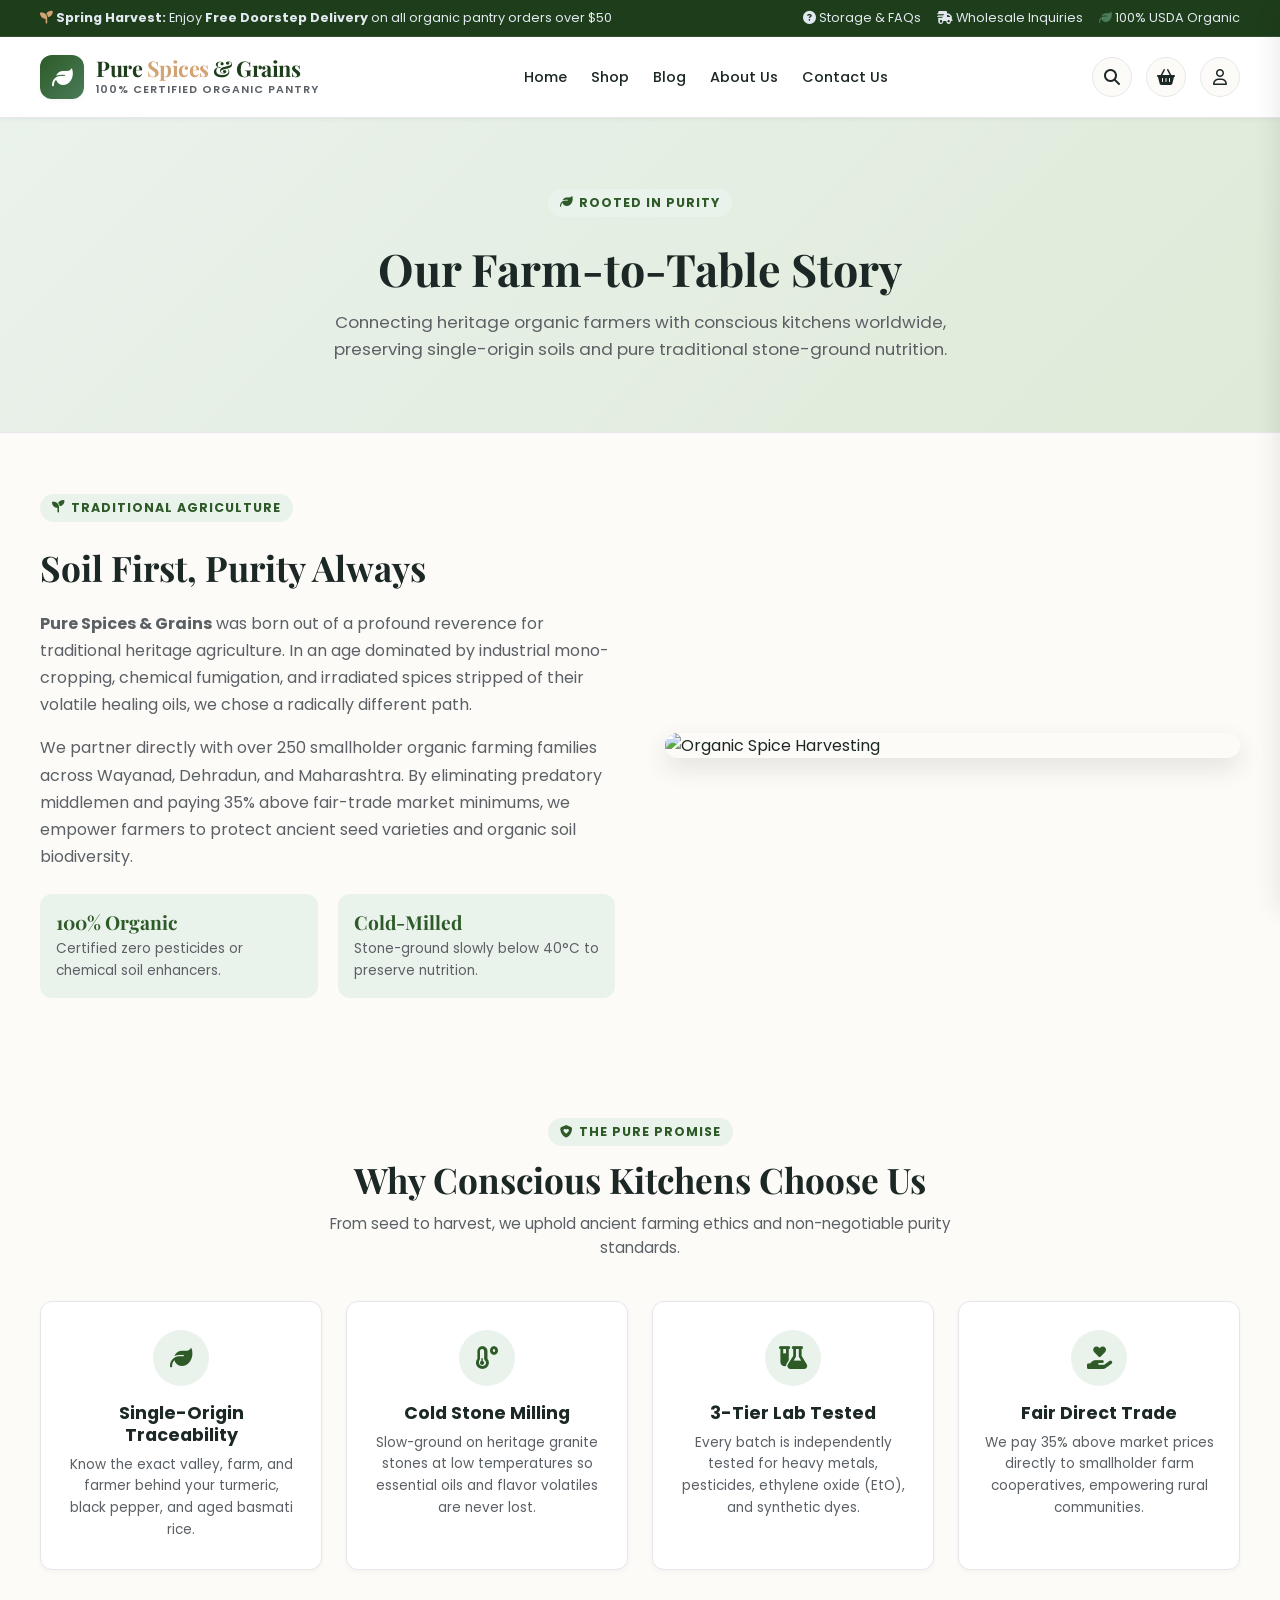
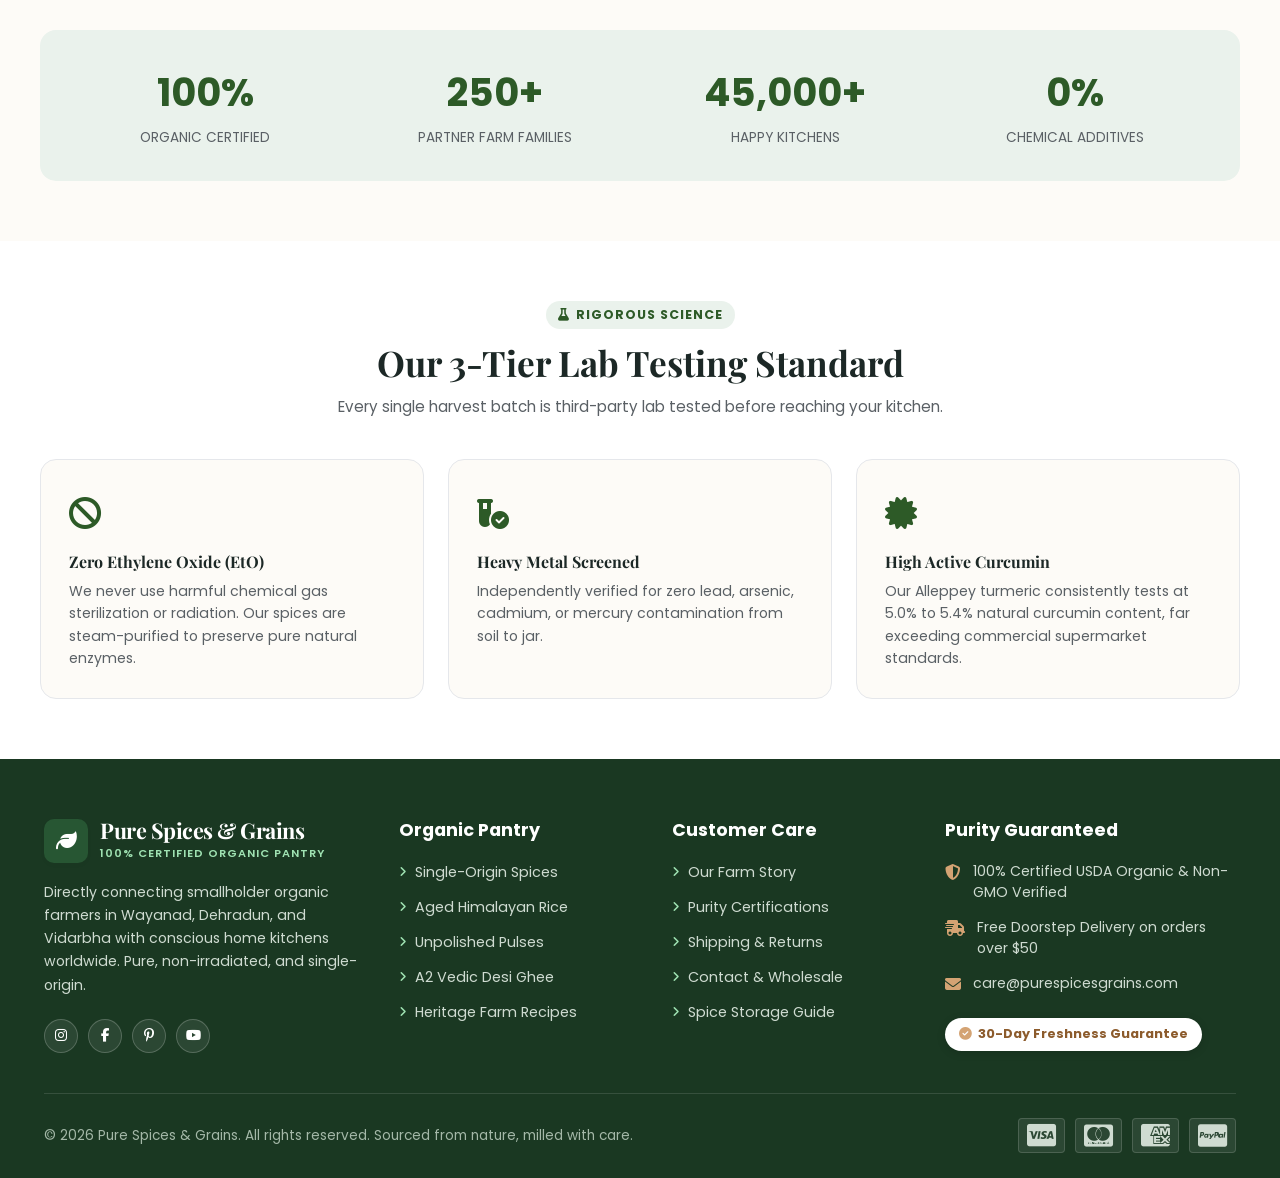
==== commit 7422be66: "Update footer in about.html" ====
--- a/about.html
+++ b/about.html
@@ -10,1686 +10,1686 @@
   <link href="https://fonts.googleapis.com/css2?family=Playfair+Display:ital,wght@0,400;0,600;0,700;1,400&family=Poppins:ital,wght@0,300;0,400;0,500;0,600;0,700;1,400&display=swap" rel="stylesheet">
   <link rel="stylesheet" href="https://cdnjs.cloudflare.com/ajax/libs/font-awesome/6.5.1/css/all.min.css">
   
-  <title>About Us &#8211; theme</title>
-<meta name='robots' content='max-image-preview:large' />
-<link rel='dns-prefetch' href='//fonts.googleapis.com' />
-<link rel='dns-prefetch' href='//cdnjs.cloudflare.com' />
-<link rel="alternate" title="oEmbed (JSON)" type="application/json+oembed" href="https://themetest.appliancesnest.com/wp-json/oembed/1.0/embed?url=https%3A%2F%2Fthemetest.appliancesnest.com%2Fabout%2F" />
-<link rel="alternate" title="oEmbed (XML)" type="text/xml+oembed" href="https://themetest.appliancesnest.com/wp-json/oembed/1.0/embed?url=https%3A%2F%2Fthemetest.appliancesnest.com%2Fabout%2F&#038;format=xml" />
-<style id="wp-img-auto-sizes-contain-inline-css">
-img:is([sizes=auto i],[sizes^="auto," i]){contain-intrinsic-size:3000px 1500px}
-/*# sourceURL=wp-img-auto-sizes-contain-inline-css */
-</style>
-<style id="wp-emoji-styles-inline-css">
-
-	img.wp-smiley, img.emoji {
-		display: inline !important;
-		border: none !important;
-		box-shadow: none !important;
-		height: 1em !important;
-		width: 1em !important;
-		margin: 0 0.07em !important;
-		vertical-align: -0.1em !important;
-		background: none !important;
-		padding: 0 !important;
-	}
-/*# sourceURL=wp-emoji-styles-inline-css */
-</style>
-<link rel='stylesheet' id='wp-block-library-css' href='https://themetest.appliancesnest.com/wp-includes/css/dist/block-library/style.min.css?ver=7.1' media='all' />
-<style id="classic-theme-styles-inline-css">
-/*! This file is auto-generated */
-.wp-block-button__link{color:#fff;background-color:#32373c;border-radius:9999px;box-shadow:none;text-decoration:none;padding:calc(.667em + 2px) calc(1.333em + 2px);font-size:1.125em}.wp-block-file__button{background:#32373c;color:#fff;text-decoration:none}
-/*# sourceURL=/wp-includes/css/classic-themes.min.css */
-</style>
-<style id="global-styles-inline-css">
-:root{--wp--preset--aspect-ratio--square: 1;--wp--preset--aspect-ratio--4-3: 4/3;--wp--preset--aspect-ratio--3-4: 3/4;--wp--preset--aspect-ratio--3-2: 3/2;--wp--preset--aspect-ratio--2-3: 2/3;--wp--preset--aspect-ratio--16-9: 16/9;--wp--preset--aspect-ratio--9-16: 9/16;--wp--preset--color--black: #000000;--wp--preset--color--cyan-bluish-gray: #abb8c3;--wp--preset--color--white: #ffffff;--wp--preset--color--pale-pink: #f78da7;--wp--preset--color--vivid-red: #cf2e2e;--wp--preset--color--luminous-vivid-orange: #ff6900;--wp--preset--color--luminous-vivid-amber: #fcb900;--wp--preset--color--light-green-cyan: #7bdcb5;--wp--preset--color--vivid-green-cyan: #00d084;--wp--preset--color--pale-cyan-blue: #8ed1fc;--wp--preset--color--vivid-cyan-blue: #0693e3;--wp--preset--color--vivid-purple: #9b51e0;--wp--preset--gradient--vivid-cyan-blue-to-vivid-purple: linear-gradient(135deg,rgb(6,147,227) 0%,rgb(155,81,224) 100%);--wp--preset--gradient--light-green-cyan-to-vivid-green-cyan: linear-gradient(135deg,rgb(122,220,180) 0%,rgb(0,208,130) 100%);--wp--preset--gradient--luminous-vivid-amber-to-luminous-vivid-orange: linear-gradient(135deg,rgb(252,185,0) 0%,rgb(255,105,0) 100%);--wp--preset--gradient--luminous-vivid-orange-to-vivid-red: linear-gradient(135deg,rgb(255,105,0) 0%,rgb(207,46,46) 100%);--wp--preset--gradient--very-light-gray-to-cyan-bluish-gray: linear-gradient(135deg,rgb(238,238,238) 0%,rgb(169,184,195) 100%);--wp--preset--gradient--cool-to-warm-spectrum: linear-gradient(135deg,rgb(74,234,220) 0%,rgb(151,120,209) 20%,rgb(207,42,186) 40%,rgb(238,44,130) 60%,rgb(251,105,98) 80%,rgb(254,248,76) 100%);--wp--preset--gradient--blush-light-purple: linear-gradient(135deg,rgb(255,206,236) 0%,rgb(152,150,240) 100%);--wp--preset--gradient--blush-bordeaux: linear-gradient(135deg,rgb(254,205,165) 0%,rgb(254,45,45) 50%,rgb(107,0,62) 100%);--wp--preset--gradient--luminous-dusk: linear-gradient(135deg,rgb(255,203,112) 0%,rgb(199,81,192) 50%,rgb(65,88,208) 100%);--wp--preset--gradient--pale-ocean: linear-gradient(135deg,rgb(255,245,203) 0%,rgb(182,227,212) 50%,rgb(51,167,181) 100%);--wp--preset--gradient--electric-grass: linear-gradient(135deg,rgb(202,248,128) 0%,rgb(113,206,126) 100%);--wp--preset--gradient--midnight: linear-gradient(135deg,rgb(2,3,129) 0%,rgb(40,116,252) 100%);--wp--preset--font-size--small: 13px;--wp--preset--font-size--medium: 20px;--wp--preset--font-size--large: 36px;--wp--preset--font-size--x-large: 42px;--wp--preset--spacing--20: 0.44rem;--wp--preset--spacing--30: 0.67rem;--wp--preset--spacing--40: 1rem;--wp--preset--spacing--50: 1.5rem;--wp--preset--spacing--60: 2.25rem;--wp--preset--spacing--70: 3.38rem;--wp--preset--spacing--80: 5.06rem;--wp--preset--shadow--natural: 6px 6px 9px rgba(0, 0, 0, 0.2);--wp--preset--shadow--deep: 12px 12px 50px rgba(0, 0, 0, 0.4);--wp--preset--shadow--sharp: 6px 6px 0px rgba(0, 0, 0, 0.2);--wp--preset--shadow--outlined: 6px 6px 0px -3px rgb(255, 255, 255), 6px 6px rgb(0, 0, 0);--wp--preset--shadow--crisp: 6px 6px 0px rgb(0, 0, 0);}.wp-block-button{--wp--preset--dimension--25: 25%;--wp--preset--dimension--50: 50%;--wp--preset--dimension--75: 75%;--wp--preset--dimension--100: 100%;}:where(body) { margin: 0; }:where(.is-layout-flex){gap: 0.5em;}:where(.is-layout-grid){gap: 0.5em;}body .is-layout-flex{display: flex;}.is-layout-flex{flex-wrap: wrap;align-items: center;}.is-layout-flex > :is(*, div){margin: 0;}body .is-layout-grid{display: grid;}.is-layout-grid > :is(*, div){margin: 0;}body{padding-top: 0px;padding-right: 0px;padding-bottom: 0px;padding-left: 0px;}:root :where(.wp-element-button, .wp-block-button__link){background-color: #32373c;border-width: 0;color: #fff;font-family: inherit;font-size: inherit;font-style: inherit;font-weight: inherit;letter-spacing: inherit;line-height: inherit;padding-top: calc(0.667em + 2px);padding-right: calc(1.333em + 2px);padding-bottom: calc(0.667em + 2px);padding-left: calc(1.333em + 2px);text-decoration: none;text-transform: inherit;}.has-black-color{color: var(--wp--preset--color--black) !important;}.has-cyan-bluish-gray-color{color: var(--wp--preset--color--cyan-bluish-gray) !important;}.has-white-color{color: var(--wp--preset--color--white) !important;}.has-pale-pink-color{color: var(--wp--preset--color--pale-pink) !important;}.has-vivid-red-color{color: var(--wp--preset--color--vivid-red) !important;}.has-luminous-vivid-orange-color{color: var(--wp--preset--color--luminous-vivid-orange) !important;}.has-luminous-vivid-amber-color{color: var(--wp--preset--color--luminous-vivid-amber) !important;}.has-light-green-cyan-color{color: var(--wp--preset--color--light-green-cyan) !important;}.has-vivid-green-cyan-color{color: var(--wp--preset--color--vivid-green-cyan) !important;}.has-pale-cyan-blue-color{color: var(--wp--preset--color--pale-cyan-blue) !important;}.has-vivid-cyan-blue-color{color: var(--wp--preset--color--vivid-cyan-blue) !important;}.has-vivid-purple-color{color: var(--wp--preset--color--vivid-purple) !important;}.has-black-background-color{background-color: var(--wp--preset--color--black) !important;}.has-cyan-bluish-gray-background-color{background-color: var(--wp--preset--color--cyan-bluish-gray) !important;}.has-white-background-color{background-color: var(--wp--preset--color--white) !important;}.has-pale-pink-background-color{background-color: var(--wp--preset--color--pale-pink) !important;}.has-vivid-red-background-color{background-color: var(--wp--preset--color--vivid-red) !important;}.has-luminous-vivid-orange-background-color{background-color: var(--wp--preset--color--luminous-vivid-orange) !important;}.has-luminous-vivid-amber-background-color{background-color: var(--wp--preset--color--luminous-vivid-amber) !important;}.has-light-green-cyan-background-color{background-color: var(--wp--preset--color--light-green-cyan) !important;}.has-vivid-green-cyan-background-color{background-color: var(--wp--preset--color--vivid-green-cyan) !important;}.has-pale-cyan-blue-background-color{background-color: var(--wp--preset--color--pale-cyan-blue) !important;}.has-vivid-cyan-blue-background-color{background-color: var(--wp--preset--color--vivid-cyan-blue) !important;}.has-vivid-purple-background-color{background-color: var(--wp--preset--color--vivid-purple) !important;}.has-black-border-color{border-color: var(--wp--preset--color--black) !important;}.has-cyan-bluish-gray-border-color{border-color: var(--wp--preset--color--cyan-bluish-gray) !important;}.has-white-border-color{border-color: var(--wp--preset--color--white) !important;}.has-pale-pink-border-color{border-color: var(--wp--preset--color--pale-pink) !important;}.has-vivid-red-border-color{border-color: var(--wp--preset--color--vivid-red) !important;}.has-luminous-vivid-orange-border-color{border-color: var(--wp--preset--color--luminous-vivid-orange) !important;}.has-luminous-vivid-amber-border-color{border-color: var(--wp--preset--color--luminous-vivid-amber) !important;}.has-light-green-cyan-border-color{border-color: var(--wp--preset--color--light-green-cyan) !important;}.has-vivid-green-cyan-border-color{border-color: var(--wp--preset--color--vivid-green-cyan) !important;}.has-pale-cyan-blue-border-color{border-color: var(--wp--preset--color--pale-cyan-blue) !important;}.has-vivid-cyan-blue-border-color{border-color: var(--wp--preset--color--vivid-cyan-blue) !important;}.has-vivid-purple-border-color{border-color: var(--wp--preset--color--vivid-purple) !important;}.has-vivid-cyan-blue-to-vivid-purple-gradient-background{background: var(--wp--preset--gradient--vivid-cyan-blue-to-vivid-purple) !important;}.has-light-green-cyan-to-vivid-green-cyan-gradient-background{background: var(--wp--preset--gradient--light-green-cyan-to-vivid-green-cyan) !important;}.has-luminous-vivid-amber-to-luminous-vivid-orange-gradient-background{background: var(--wp--preset--gradient--luminous-vivid-amber-to-luminous-vivid-orange) !important;}.has-luminous-vivid-orange-to-vivid-red-gradient-background{background: var(--wp--preset--gradient--luminous-vivid-orange-to-vivid-red) !important;}.has-very-light-gray-to-cyan-bluish-gray-gradient-background{background: var(--wp--preset--gradient--very-light-gray-to-cyan-bluish-gray) !important;}.has-cool-to-warm-spectrum-gradient-background{background: var(--wp--preset--gradient--cool-to-warm-spectrum) !important;}.has-blush-light-purple-gradient-background{background: var(--wp--preset--gradient--blush-light-purple) !important;}.has-blush-bordeaux-gradient-background{background: var(--wp--preset--gradient--blush-bordeaux) !important;}.has-luminous-dusk-gradient-background{background: var(--wp--preset--gradient--luminous-dusk) !important;}.has-pale-ocean-gradient-background{background: var(--wp--preset--gradient--pale-ocean) !important;}.has-electric-grass-gradient-background{background: var(--wp--preset--gradient--electric-grass) !important;}.has-midnight-gradient-background{background: var(--wp--preset--gradient--midnight) !important;}.has-small-font-size{font-size: var(--wp--preset--font-size--small) !important;}.has-medium-font-size{font-size: var(--wp--preset--font-size--medium) !important;}.has-large-font-size{font-size: var(--wp--preset--font-size--large) !important;}.has-x-large-font-size{font-size: var(--wp--preset--font-size--x-large) !important;}
-:root :where(.wp-block-icon svg){width: 24px;}
-:where(.wp-block-gallery.is-layout-flex){gap: var( --wp--style--gallery-gap-default, var( --gallery-block--gutter-size, var( --wp--style--block-gap, 0.5em ) ) );}:where(.wp-block-gallery.is-layout-grid){gap: var( --wp--style--gallery-gap-default, var( --gallery-block--gutter-size, var( --wp--style--block-gap, 0.5em ) ) );}
-:where(.wp-block-latest-posts.is-layout-flex){gap: 1.25em;}:where(.wp-block-latest-posts.is-layout-grid){gap: 1.25em;}
-:where(.wp-block-post-template.is-layout-flex){gap: 1.25em;}:where(.wp-block-post-template.is-layout-grid){gap: 1.25em;}
-:where(.wp-block-term-template.is-layout-flex){gap: 1.25em;}:where(.wp-block-term-template.is-layout-grid){gap: 1.25em;}
-:where(.wp-block-columns.is-layout-flex){gap: 2em;}:where(.wp-block-columns.is-layout-grid){gap: 2em;}
-:root :where(.wp-block-pullquote){font-size: 1.5em;line-height: 1.6;}
-/*# sourceURL=global-styles-inline-css */
-</style>
-<link rel='stylesheet' id='woocommerce-layout-css' href='https://themetest.appliancesnest.com/wp-content/plugins/woocommerce/assets/css/woocommerce-layout.css?ver=11.0.1' media='all' />
-<link rel='stylesheet' id='woocommerce-smallscreen-css' href='https://themetest.appliancesnest.com/wp-content/plugins/woocommerce/assets/css/woocommerce-smallscreen.css?ver=11.0.1' media='only screen and (max-width: 768px)' />
-<link rel='stylesheet' id='woocommerce-general-css' href='https://themetest.appliancesnest.com/wp-content/plugins/woocommerce/assets/css/woocommerce.css?ver=11.0.1' media='all' />
-<style id="woocommerce-inline-inline-css">
-.woocommerce form .form-row .required { visibility: visible; }
-/*# sourceURL=woocommerce-inline-inline-css */
-</style>
-<link rel='stylesheet' id='psg-google-fonts-css' href='https://fonts.googleapis.com/css2?family=Playfair+Display:ital,wght@0,400;0,600;0,700;1,400&#038;family=Poppins:ital,wght@0,300;0,400;0,500;0,600;0,700;1,400&#038;display=swap' media='all' />
-<link rel='stylesheet' id='psg-fontawesome-css' href='https://cdnjs.cloudflare.com/ajax/libs/font-awesome/6.5.1/css/all.min.css?ver=6.5.1' media='all' />
-<link rel='stylesheet' id='psg-custom-styles-css' href='https://themetest.appliancesnest.com/wp-content/themes/pure-spices-grains/css/styles.css?ver=2.0.0' media='all' />
-<link rel='stylesheet' id='psg-theme-style-css' href='https://themetest.appliancesnest.com/wp-content/themes/pure-spices-grains/style.css?ver=2.0.0' media='all' />
-<script id="jquery-core-js" src="https://themetest.appliancesnest.com/wp-includes/js/jquery/jquery.min.js?ver=3.7.1"></script>
-<script id="jquery-migrate-js" src="https://themetest.appliancesnest.com/wp-includes/js/jquery/jquery-migrate.min.js?ver=3.4.1"></script>
-<script data-wp-strategy="defer" defer id="wc-jquery-blockui-js" src="https://themetest.appliancesnest.com/wp-content/plugins/woocommerce/assets/js/jquery-blockui/jquery.blockUI.min.js?ver=2.7.0-wc.11.0.1"></script>
-<script id="wc-add-to-cart-js-extra">
-var wc_add_to_cart_params = {"ajax_url":"/wp-admin/admin-ajax.php","wc_ajax_url":"/?wc-ajax=%%endpoint%%","i18n_view_cart":"View cart","cart_url":"https://themetest.appliancesnest.com/cart/","is_cart":"","cart_redirect_after_add":"no"};
-//# sourceURL=wc-add-to-cart-js-extra
-</script>
-<script data-wp-strategy="defer" defer id="wc-add-to-cart-js" src="https://themetest.appliancesnest.com/wp-content/plugins/woocommerce/assets/js/frontend/add-to-cart.min.js?ver=11.0.1"></script>
-<script data-wp-strategy="defer" defer id="wc-js-cookie-js" src="https://themetest.appliancesnest.com/wp-content/plugins/woocommerce/assets/js/js-cookie/js.cookie.min.js?ver=2.1.4-wc.11.0.1"></script>
-<script id="woocommerce-js-extra">
-var woocommerce_params = {"ajax_url":"/wp-admin/admin-ajax.php","wc_ajax_url":"/?wc-ajax=%%endpoint%%","i18n_password_show":"Show password","i18n_password_hide":"Hide password"};
-//# sourceURL=woocommerce-js-extra
-</script>
-<script data-wp-strategy="defer" defer id="woocommerce-js" src="https://themetest.appliancesnest.com/wp-content/plugins/woocommerce/assets/js/frontend/woocommerce.min.js?ver=11.0.1"></script>
-<link rel="https://api.w.org/" href="https://themetest.appliancesnest.com/wp-json/" /><link rel="alternate" title="JSON" type="application/json" href="https://themetest.appliancesnest.com/wp-json/wp/v2/pages/102" /><link rel="EditURI" type="application/rsd+xml" title="RSD" href="https://themetest.appliancesnest.com/xmlrpc.php?rsd" />
-<meta name="generator" content="WordPress 7.1" />
-<meta name="generator" content="WooCommerce 11.0.1" />
-<link rel="canonical" href="about.html" />
-<link rel='shortlink' href='https://themetest.appliancesnest.com/?p=102' />
-	<noscript><style>.woocommerce-product-gallery{ opacity: 1 !important; }</style></noscript>
-	<meta name="generator" content="Elementor 4.2.3; features: e_font_icon_svg, additional_custom_breakpoints; settings: css_print_method-external, google_font-enabled, font_display-swap">
-			<style>
-				.e-con.e-parent:nth-of-type(n+4):not(.e-lazyloaded):not(.e-no-lazyload),
-				.e-con.e-parent:nth-of-type(n+4):not(.e-lazyloaded):not(.e-no-lazyload) * {
-					background-image: none !important;
-				}
-				@media screen and (max-height: 1024px) {
-					.e-con.e-parent:nth-of-type(n+3):not(.e-lazyloaded):not(.e-no-lazyload),
-					.e-con.e-parent:nth-of-type(n+3):not(.e-lazyloaded):not(.e-no-lazyload) * {
-						background-image: none !important;
-					}
-				}
-				@media screen and (max-height: 640px) {
-					.e-con.e-parent:nth-of-type(n+2):not(.e-lazyloaded):not(.e-no-lazyload),
-					.e-con.e-parent:nth-of-type(n+2):not(.e-lazyloaded):not(.e-no-lazyload) * {
-						background-image: none !important;
-					}
-				}
-			</style>
-			
-            <link rel="preconnect" href="https://fonts.googleapis.com">
-            <link rel="preconnect" href="https://fonts.gstatic.com" crossorigin>
-            <link href="https://fonts.googleapis.com/css2?family=Plus+Jakarta+Sans:wght@300;400;500;600;700;800&family=Playfair+Display:ital,wght@0,600;0,700;1,400&display=swap" rel="stylesheet">
-            <link rel="stylesheet" href="https://cdnjs.cloudflare.com/ajax/libs/font-awesome/6.5.1/css/all.min.css">
-            <link rel="stylesheet" href="css/styles.css">
-            <style>
-              /* Full visibility and clean alignment */
-              html { margin-top: 0 !important; }
-              #wpadminbar { display: none !important; }
-              .reveal { opacity: 1 !important; transform: none !important; }
-              /* ==========================================================================
-   PURE SPICES & GRAINS - MASTER STYLESHEET
-   Design System: Organic, Earthy, Premium Farm-to-Table E-Commerce
-   ========================================================================== */
-
-:root {
-  /* Primary Color Palette */
-  --color-forest: #2D5A27;        /* Primary Brand Green */
-  --color-forest-dark: #1E3D1A;   /* Deep Evergreen */
-  --color-forest-light: #3D7A35;  /* Vibrant Leaf Green */
-  --color-sage: #4A7C59;          /* Secondary Accent */
-  --color-sage-light: #EAF2EC;    /* Soft Tint Background */
-  
-  /* Accent & Earth Tones */
-  --color-amber: #D4A373;         /* Harvest Gold / Warm Amber */
-  --color-amber-light: #FEF9F3;   /* Light Gold Tint */
-  --color-terracotta: #C86446;    /* Spice Red / Discount Badges */
-  --color-cream: #FDFBF7;         /* Warm Paper / Page Background */
-  --color-white: #FFFFFF;
-  
-  /* Neutrals & Typography */
-  --color-dark-roast: #1C2826;    /* Primary Text Dark */
-  --color-charcoal: #2B2D2F;      /* Secondary Headings */
-  --color-text-muted: #5A6065;    /* Body Copy Muted */
-  --color-text-light: #8E959B;    /* Subtle Subtext */
-  --color-border: #E5E7EB;        /* Clean Card Borders */
-  --color-border-dark: #D1D5DB;
-  
-  /* Typography */
-  --font-serif: 'Playfair Display', Georgia, serif;
-  --font-sans: 'Poppins', -apple-system, BlinkMacSystemFont, 'Segoe UI', Roboto, sans-serif;
-  
-  /* Shadows & Elevations */
-  --shadow-sm: 0 2px 4px rgba(28, 40, 38, 0.04);
-  --shadow-md: 0 4px 12px rgba(28, 40, 38, 0.08);
-  --shadow-lg: 0 10px 25px rgba(28, 40, 38, 0.12);
-  --shadow-hover: 0 12px 30px rgba(45, 90, 39, 0.15);
-  
-  /* Layout Dimensions */
-  --header-height: 80px;
-  --max-width: 1240px;
-  --radius-sm: 6px;
-  --radius-md: 12px;
-  --radius-lg: 18px;
-  --radius-full: 9999px;
-  --transition-fast: 0.2s ease;
-  --transition-normal: 0.3s ease;
-}
-
-/* Base Resets */
-*, *::before, *::after {
-  box-sizing: border-box;
-  margin: 0;
-  padding: 0;
-}
-
-html {
-  scroll-behavior: smooth;
-  font-size: 16px;
-}
-
-body {
-  font-family: var(--font-sans);
-  background-color: var(--color-cream);
-  color: var(--color-dark-roast);
-  line-height: 1.6;
-  -webkit-font-smoothing: antialiased;
-  overflow-x: hidden;
-}
-
-img {
-  max-width: 100%;
-  height: auto;
-  display: block;
-}
-
-a {
-  color: inherit;
-  text-decoration: none;
-  transition: color var(--transition-fast);
-}
-
-button, input, select, textarea {
-  font-family: inherit;
-  font-size: inherit;
-  outline: none;
-}
-
-/* Typography Headings */
-h1, h2, h3, h4, h5, h6 {
-  font-family: var(--font-serif);
-  color: var(--color-dark-roast);
-  line-height: 1.25;
-  font-weight: 700;
-}
-
-.container {
-  width: 100%;
-  max-width: var(--max-width);
-  margin: 0 auto;
-  padding: 0 20px;
-}
-
-/* ==========================================================================
-   HEADER & NAVIGATION (FIXED FLEX ROW)
-   ========================================================================== */
-.announcement-bar {
-  background: var(--color-forest-dark);
-  color: #E2E8F0;
-  font-size: 0.8rem;
-  padding: 8px 0;
-  border-bottom: 1px solid rgba(255,255,255,0.1);
-}
-
-.announcement-inner {
-  display: flex;
-  justify-content: space-between;
-  align-items: center;
-  flex-wrap: wrap;
-  gap: 10px;
-}
-
-.announcement-meta {
-  display: flex;
-  align-items: center;
-  gap: 16px;
-}
-
-.announcement-meta a:hover {
-  color: var(--color-amber);
-}
-
-.main-header {
-  background: var(--color-white);
-  border-bottom: 1px solid var(--color-border);
-  position: sticky;
-  top: 0;
-  z-index: 100;
-  transition: all var(--transition-normal);
-  box-shadow: var(--shadow-sm);
-}
-
-.main-header.is-scrolled {
-  box-shadow: var(--shadow-md);
-}
-
-.header-inner {
-  display: flex;
-  align-items: center;
-  justify-content: space-between;
-  height: var(--header-height);
-  gap: 20px;
-}
-
-/* Brand Logo */
-.brand-logo {
-  display: flex;
-  align-items: center;
-  gap: 12px;
-  text-decoration: none;
-  flex-shrink: 0;
-}
-
-.brand-icon {
-  width: 44px;
-  height: 44px;
-  background: linear-gradient(135deg, var(--color-forest), var(--color-sage));
-  color: var(--color-white);
-  border-radius: var(--radius-md);
-  display: flex;
-  align-items: center;
-  justify-content: center;
-  font-size: 1.3rem;
-  box-shadow: var(--shadow-sm);
-}
-
-.brand-text {
-  display: flex;
-  flex-direction: column;
-}
-
-.brand-title {
-  font-family: var(--font-serif);
-  font-size: 1.35rem;
-  font-weight: 700;
-  color: var(--color-forest-dark);
-  line-height: 1.1;
-  letter-spacing: -0.5px;
-}
-
-.brand-title span {
-  color: var(--color-amber);
-}
-
-.brand-tagline {
-  font-size: 0.68rem;
-  color: var(--color-text-muted);
-  text-transform: uppercase;
-  letter-spacing: 1px;
-  font-weight: 600;
-}
-
-/* Navigation Menu (Horizontal Flex Enforced) */
-.nav-menu,
-.nav-menu .menu-primary-container {
-  display: flex !important;
-  align-items: center !important;
-}
-
-.nav-menu-list,
-.nav-menu .menu-primary-container ul,
-.nav-menu ul {
-  display: flex !important;
-  flex-direction: row !important;
-  align-items: center !important;
-  gap: 1.5rem !important;
-  list-style: none !important;
-  margin: 0 !important;
-  padding: 0 !important;
-}
-
-.nav-menu-list li,
-.nav-menu ul li {
-  display: inline-flex !important;
-  align-items: center !important;
-  margin: 0 !important;
-  padding: 0 !important;
-}
-
-.nav-link,
-.nav-menu ul li a {
-  font-size: 0.9rem;
-  font-weight: 500;
-  color: var(--color-dark-roast);
-  padding: 8px 0;
-  position: relative;
-  text-decoration: none;
-  white-space: nowrap;
-}
-
-.nav-link:hover,
-.nav-link.active,
-.nav-menu ul li a:hover {
-  color: var(--color-forest);
-}
-
-.nav-link::after {
-  content: '';
-  position: absolute;
-  bottom: 0;
-  left: 0;
-  width: 0;
-  height: 2px;
-  background: var(--color-forest);
-  transition: width var(--transition-fast);
-}
-
-.nav-link:hover::after,
-.nav-link.active::after {
-  width: 100%;
-}
-
-/* Header Actions */
-.header-actions {
-  display: flex;
-  align-items: center;
-  gap: 14px;
-  flex-shrink: 0;
-}
-
-.action-btn {
-  width: 40px;
-  height: 40px;
-  border-radius: var(--radius-full);
-  background: var(--color-cream);
-  border: 1px solid var(--color-border);
-  color: var(--color-dark-roast);
-  display: flex;
-  align-items: center;
-  justify-content: center;
-  cursor: pointer;
-  position: relative;
-  transition: all var(--transition-fast);
-}
-
-.action-btn:hover {
-  background: var(--color-forest);
-  color: var(--color-white);
-  border-color: var(--color-forest);
-}
-
-.action-badge {
-  position: absolute;
-  top: -4px;
-  right: -4px;
-  background: var(--color-terracotta);
-  color: var(--color-white);
-  font-size: 0.65rem;
-  font-weight: 700;
-  min-width: 18px;
-  height: 18px;
-  border-radius: var(--radius-full);
-  display: flex;
-  align-items: center;
-  justify-content: center;
-  padding: 0 4px;
-}
-
-.mobile-toggle {
-  display: none;
-  background: none;
-  border: none;
-  font-size: 1.4rem;
-  color: var(--color-dark-roast);
-  cursor: pointer;
-}
-
-/* Mobile Drawer */
-.mobile-nav-drawer {
-  position: fixed;
-  top: 0;
-  left: 0;
-  width: 100%;
-  height: 100%;
-  background: rgba(0,0,0,0.5);
-  z-index: 999;
-  visibility: hidden;
-  opacity: 0;
-  transition: all var(--transition-normal);
-}
-
-.mobile-nav-drawer.open {
-  visibility: visible;
-  opacity: 1;
-}
-
-.mobile-nav-content {
-  width: 80%;
-  max-width: 320px;
-  height: 100%;
-  background: var(--color-white);
-  padding: 24px;
-  transform: translateX(-100%);
-  transition: transform var(--transition-normal);
-  display: flex;
-  flex-direction: column;
-}
-
-.mobile-nav-drawer.open .mobile-nav-content {
-  transform: translateX(0);
-}
-
-.mobile-nav-links {
-  list-style: none;
-  display: flex;
-  flex-direction: column;
-  gap: 16px;
-  margin-top: 24px;
-}
-
-.mobile-nav-links a {
-  font-size: 1.05rem;
-  font-weight: 600;
-  color: var(--color-dark-roast);
-  display: flex;
-  align-items: center;
-  gap: 10px;
-}
-
-.mobile-nav-links a:hover,
-.mobile-nav-links a.active {
-  color: var(--color-forest);
-}
-
-/* ==========================================================================
-   BUTTONS & BADGES
-   ========================================================================== */
-.btn {
-  display: inline-flex;
-  align-items: center;
-  justify-content: center;
-  gap: 8px;
-  padding: 12px 24px;
-  border-radius: var(--radius-md);
-  font-weight: 600;
-  font-size: 0.9rem;
-  cursor: pointer;
-  transition: all var(--transition-fast);
-  border: 1px solid transparent;
-  text-decoration: none;
-}
-
-.btn-primary {
-  background: var(--color-forest);
-  color: var(--color-white);
-  border-color: var(--color-forest);
-}
-
-.btn-primary:hover {
-  background: var(--color-forest-dark);
-  border-color: var(--color-forest-dark);
-  box-shadow: var(--shadow-md);
-  transform: translateY(-1px);
-}
-
-.btn-secondary {
-  background: var(--color-white);
-  color: var(--color-forest);
-  border-color: var(--color-forest);
-}
-
-.btn-secondary:hover {
-  background: var(--color-sage-light);
-  color: var(--color-forest-dark);
-}
-
-.btn-gold {
-  background: var(--color-amber);
-  color: var(--color-white);
-}
-
-.btn-gold:hover {
-  background: #c38f5f;
-  color: var(--color-white);
-}
-
-.btn-outline {
-  background: transparent;
-  border-color: var(--color-border);
-  color: var(--color-dark-roast);
-}
-
-.btn-outline:hover {
-  border-color: var(--color-forest);
-  color: var(--color-forest);
-}
-
-.btn-lg {
-  padding: 14px 30px;
-  font-size: 1rem;
-  border-radius: var(--radius-md);
-}
-
-.btn-sm {
-  padding: 8px 16px;
-  font-size: 0.8rem;
-  border-radius: var(--radius-sm);
-}
-
-.btn-block {
-  width: 100%;
-}
-
-.section-badge {
-  display: inline-flex;
-  align-items: center;
-  gap: 6px;
-  font-size: 0.78rem;
-  font-weight: 700;
-  text-transform: uppercase;
-  letter-spacing: 1px;
-  padding: 4px 12px;
-  border-radius: var(--radius-full);
-  background: var(--color-sage-light);
-  color: var(--color-forest);
-  margin-bottom: 12px;
-}
-
-.badge-tag {
-  display: inline-flex;
-  align-items: center;
-  padding: 3px 8px;
-  border-radius: var(--radius-sm);
-  font-size: 0.7rem;
-  font-weight: 700;
-}
-
-.badge-soft {
-  background: var(--color-sage-light);
-  color: var(--color-forest);
-}
-
-.badge-gold {
-  background: var(--color-amber-light);
-  color: #B27B44;
-  border: 1px solid rgba(212, 163, 115, 0.3);
-}
-
-.badge-terracotta {
-  background: #FDF2F0;
-  color: var(--color-terracotta);
-}
-
-/* ==========================================================================
-   SECTIONS, HERO & CARDS
-   ========================================================================== */
-.section {
-  padding: 60px 0;
-}
-
-.section-bg-white {
-  background: var(--color-white);
-}
-
-.section-header {
-  text-align: center;
-  max-width: 650px;
-  margin: 0 auto 40px auto;
-}
-
-.section-title {
-  font-size: 2.2rem;
-  color: var(--color-dark-roast);
-  margin-bottom: 10px;
-}
-
-.section-subtitle {
-  color: var(--color-text-muted);
-  font-size: 0.95rem;
-}
-
-/* Hero Slider */
-.hero-slider-section {
-  background: linear-gradient(135deg, #F5F9F4 0%, #EBF4E9 100%);
-  padding: 60px 0;
-  position: relative;
-  overflow: hidden;
-  border-bottom: 1px solid var(--color-border);
-}
-
-.hero-slide {
-  display: none;
-}
-
-.hero-slide.active {
-  display: block;
-}
-
-.hero-grid {
-  display: grid;
-  grid-template-columns: 1.15fr 0.85fr;
-  gap: 40px;
-  align-items: center;
-}
-
-.hero-title {
-  font-size: 3.2rem;
-  line-height: 1.15;
-  color: var(--color-forest-dark);
-  margin-bottom: 16px;
-}
-
-.hero-highlight {
-  color: var(--color-amber);
-}
-
-.hero-desc {
-  font-size: 1.05rem;
-  color: var(--color-text-muted);
-  margin-bottom: 28px;
-  max-width: 540px;
-}
-
-.hero-buttons {
-  display: flex;
-  gap: 14px;
-  margin-bottom: 32px;
-  flex-wrap: wrap;
-}
-
-.hero-badges-row {
-  display: flex;
-  gap: 20px;
-  flex-wrap: wrap;
-}
-
-.hero-badge-item {
-  display: flex;
-  align-items: center;
-  gap: 6px;
-  font-size: 0.82rem;
-  font-weight: 600;
-  color: var(--color-forest-dark);
-}
-
-.hero-badge-item i {
-  color: var(--color-forest);
-}
-
-.hero-image-wrapper {
-  position: relative;
-}
-
-.hero-img-card {
-  border-radius: var(--radius-lg);
-  overflow: hidden;
-  box-shadow: var(--shadow-lg);
-  position: relative;
-}
-
-.hero-img-card img {
-  width: 100%;
-  height: 420px;
-  object-fit: cover;
-}
-
-.hero-floating-card {
-  position: absolute;
-  bottom: -15px;
-  left: -15px;
-  background: var(--color-white);
-  padding: 14px 20px;
-  border-radius: var(--radius-md);
-  box-shadow: var(--shadow-lg);
-  display: flex;
-  align-items: center;
-  gap: 12px;
-  border: 1px solid var(--color-border);
-}
-
-.floating-icon {
-  width: 38px;
-  height: 38px;
-  border-radius: 50%;
-  background: var(--color-sage-light);
-  color: var(--color-forest);
-  display: flex;
-  align-items: center;
-  justify-content: center;
-  font-size: 1.1rem;
-}
-
-.floating-title {
-  font-weight: 700;
-  font-size: 0.9rem;
-}
-
-.floating-sub {
-  font-size: 0.75rem;
-  color: var(--color-text-muted);
-}
-
-.slider-controls {
-  display: flex;
-  align-items: center;
-  justify-content: center;
-  gap: 16px;
-  margin-top: 30px;
-}
-
-.slider-btn {
-  width: 36px;
-  height: 36px;
-  border-radius: 50%;
-  background: var(--color-white);
-  border: 1px solid var(--color-border);
-  color: var(--color-dark-roast);
-  cursor: pointer;
-  display: flex;
-  align-items: center;
-  justify-content: center;
-  transition: all var(--transition-fast);
-}
-
-.slider-btn:hover {
-  background: var(--color-forest);
-  color: var(--color-white);
-}
-
-.slider-dots {
-  display: flex;
-  gap: 8px;
-}
-
-.slider-dots .dot {
-  width: 10px;
-  height: 10px;
-  border-radius: 50%;
-  background: #CBD5E1;
-  cursor: pointer;
-  transition: all var(--transition-fast);
-}
-
-.slider-dots .dot.active {
-  background: var(--color-forest);
-  width: 24px;
-  border-radius: var(--radius-full);
-}
-
-/* Trust Bar */
-.trust-bar {
-  background: var(--color-white);
-  padding: 24px 0;
-  border-bottom: 1px solid var(--color-border);
-}
-
-.trust-grid {
-  display: grid;
-  grid-template-columns: repeat(auto-fit, minmax(220px, 1fr));
-  gap: 20px;
-}
-
-.trust-item {
-  display: flex;
-  align-items: center;
-  gap: 14px;
-}
-
-.trust-icon {
-  width: 44px;
-  height: 44px;
-  border-radius: 50%;
-  background: var(--color-sage-light);
-  color: var(--color-forest);
-  display: flex;
-  align-items: center;
-  justify-content: center;
-  font-size: 1.2rem;
-  flex-shrink: 0;
-}
-
-.trust-info h4 {
-  font-family: var(--font-sans);
-  font-size: 0.95rem;
-  margin-bottom: 2px;
-}
-
-.trust-info p {
-  font-size: 0.8rem;
-  color: var(--color-text-muted);
-  margin: 0;
-}
-
-/* Category Cards */
-.categories-grid {
-  display: grid;
-  grid-template-columns: repeat(auto-fit, minmax(260px, 1fr));
-  gap: 24px;
-}
-
-.category-card {
-  background: var(--color-white);
-  border-radius: var(--radius-md);
-  overflow: hidden;
-  border: 1px solid var(--color-border);
-  box-shadow: var(--shadow-sm);
-  transition: all var(--transition-normal);
-  display: flex;
-  flex-direction: column;
-}
-
-.category-card:hover {
-  transform: translateY(-4px);
-  box-shadow: var(--shadow-hover);
-  border-color: var(--color-sage);
-}
-
-.category-img-box {
-  height: 200px;
-  position: relative;
-  overflow: hidden;
-}
-
-.category-img-box img {
-  width: 100%;
-  height: 100%;
-  object-fit: cover;
-  transition: transform 0.5s ease;
-}
-
-.category-card:hover .category-img-box img {
-  transform: scale(1.05);
-}
-
-.category-count {
-  position: absolute;
-  top: 12px;
-  right: 12px;
-  background: rgba(28, 40, 38, 0.8);
-  color: #fff;
-  font-size: 0.72rem;
-  font-weight: 600;
-  padding: 3px 8px;
-  border-radius: var(--radius-sm);
-  backdrop-filter: blur(4px);
-}
-
-.category-info {
-  padding: 20px;
-  flex: 1;
-  display: flex;
-  flex-direction: column;
-}
-
-.category-name {
-  font-size: 1.25rem;
-  margin-bottom: 6px;
-  color: var(--color-forest-dark);
-}
-
-.category-desc {
-  font-size: 0.85rem;
-  color: var(--color-text-muted);
-  margin-bottom: 16px;
-  flex-grow: 1;
-}
-
-.category-link {
-  font-size: 0.85rem;
-  font-weight: 600;
-  color: var(--color-forest);
-  display: inline-flex;
-  align-items: center;
-  gap: 6px;
-}
-
-/* ==========================================================================
-   PRODUCT CARDS & GRIDS
-   ========================================================================== */
-.products-grid {
-  display: grid;
-  grid-template-columns: repeat(auto-fill, minmax(260px, 1fr));
-  gap: 24px;
-}
-
-.product-card {
-  background: var(--color-white);
-  border: 1px solid var(--color-border);
-  border-radius: var(--radius-md);
-  overflow: hidden;
-  box-shadow: var(--shadow-sm);
-  position: relative;
-  display: flex;
-  flex-direction: column;
-  transition: all var(--transition-normal);
-}
-
-.product-card:hover {
-  transform: translateY(-4px);
-  box-shadow: var(--shadow-hover);
-  border-color: var(--color-sage);
-}
-
-.product-badge-float {
-  position: absolute;
-  top: 12px;
-  left: 12px;
-  z-index: 2;
-  background: var(--color-terracotta);
-  color: #fff;
-}
-
-.product-wishlist-btn {
-  position: absolute;
-  top: 12px;
-  right: 12px;
-  z-index: 2;
-  width: 32px;
-  height: 32px;
-  border-radius: 50%;
-  background: var(--color-white);
-  border: 1px solid var(--color-border);
-  color: var(--color-text-muted);
-  cursor: pointer;
-  display: flex;
-  align-items: center;
-  justify-content: center;
-  transition: all var(--transition-fast);
-}
-
-.product-wishlist-btn:hover,
-.product-wishlist-btn.active {
-  color: var(--color-terracotta);
-  background: #FFF5F5;
-}
-
-.product-image-box {
-  height: 220px;
-  position: relative;
-  overflow: hidden;
-  background: #F9FAFB;
-}
-
-.product-image-box img {
-  width: 100%;
-  height: 100%;
-  object-fit: cover;
-  transition: transform 0.4s ease;
-}
-
-.product-card:hover .product-image-box img {
-  transform: scale(1.05);
-}
-
-.product-quick-view-overlay {
-  position: absolute;
-  bottom: 0;
-  left: 0;
-  width: 100%;
-  padding: 10px;
-  background: rgba(255, 255, 255, 0.9);
-  backdrop-filter: blur(4px);
-  display: flex;
-  justify-content: center;
-  transform: translateY(100%);
-  transition: transform var(--transition-fast);
-}
-
-.product-card:hover .product-quick-view-overlay {
-  transform: translateY(0);
-}
-
-.btn-quick-view {
-  font-size: 0.78rem;
-  font-weight: 600;
-  color: var(--color-forest);
-  background: none;
-  border: none;
-  cursor: pointer;
-  display: inline-flex;
-  align-items: center;
-  gap: 6px;
-}
-
-.product-body {
-  padding: 18px;
-  display: flex;
-  flex-direction: column;
-  flex: 1;
-}
-
-.product-category-tag {
-  font-size: 0.72rem;
-  font-weight: 600;
-  text-transform: uppercase;
-  color: var(--color-sage);
-  margin-bottom: 4px;
-}
-
-.product-name {
-  font-family: var(--font-sans);
-  font-size: 1.05rem;
-  font-weight: 600;
-  margin-bottom: 6px;
-  line-height: 1.3;
-}
-
-.product-rating-row {
-  display: flex;
-  align-items: center;
-  gap: 6px;
-  font-size: 0.78rem;
-  color: var(--color-dark-roast);
-  margin-bottom: 12px;
-}
-
-.product-rating-row .stars {
-  color: #F59E0B;
-}
-
-.rating-count {
-  color: var(--color-text-light);
-}
-
-.weight-selector-label {
-  font-size: 0.72rem;
-  font-weight: 600;
-  color: var(--color-text-muted);
-  text-transform: uppercase;
-  margin-bottom: 6px;
-}
-
-.weight-options {
-  display: flex;
-  gap: 6px;
-  flex-wrap: wrap;
-  margin-bottom: 16px;
-}
-
-.weight-chip {
-  font-size: 0.75rem;
-  padding: 3px 8px;
-  border-radius: var(--radius-sm);
-  border: 1px solid var(--color-border);
-  background: var(--color-cream);
-  color: var(--color-dark-roast);
-  cursor: pointer;
-  transition: all var(--transition-fast);
-}
-
-.weight-chip:hover,
-.weight-chip.active {
-  background: var(--color-forest);
-  color: var(--color-white);
-  border-color: var(--color-forest);
-}
-
-.product-card-footer {
-  margin-top: auto;
-  padding-top: 12px;
-  border-top: 1px solid var(--color-border);
-  display: flex;
-  align-items: center;
-  justify-content: space-between;
-}
-
-.product-price-box {
-  display: flex;
-  flex-direction: column;
-}
-
-.product-price-current {
-  font-size: 1.25rem;
-  font-weight: 700;
-  color: var(--color-forest);
-}
-
-.product-price-unit {
-  font-size: 0.7rem;
-  color: var(--color-text-light);
-}
-
-.btn-add-cart {
-  padding: 8px 14px;
-  border-radius: var(--radius-sm);
-  background: var(--color-forest);
-  color: var(--color-white);
-  border: none;
-  font-weight: 600;
-  font-size: 0.8rem;
-  cursor: pointer;
-  display: inline-flex;
-  align-items: center;
-  gap: 6px;
-  transition: all var(--transition-fast);
-}
-
-.btn-add-cart:hover {
-  background: var(--color-forest-dark);
-}
-
-/* ==========================================================================
-   WHY US, TESTIMONIALS & DEALS
-   ========================================================================== */
-.why-us-grid {
-  display: grid;
-  grid-template-columns: repeat(auto-fit, minmax(240px, 1fr));
-  gap: 24px;
-}
-
-.why-card {
-  background: var(--color-white);
-  padding: 28px 24px;
-  border-radius: var(--radius-md);
-  border: 1px solid var(--color-border);
-  box-shadow: var(--shadow-sm);
-  text-align: center;
-}
-
-.why-icon-box {
-  width: 56px;
-  height: 56px;
-  margin: 0 auto 16px auto;
-  border-radius: 50%;
-  background: var(--color-sage-light);
-  color: var(--color-forest);
-  display: flex;
-  align-items: center;
-  justify-content: center;
-  font-size: 1.4rem;
-}
-
-.why-title {
-  font-family: var(--font-sans);
-  font-size: 1.1rem;
-  margin-bottom: 8px;
-}
-
-.why-desc {
-  font-size: 0.85rem;
-  color: var(--color-text-muted);
-  line-height: 1.6;
-}
-
-/* Deal Countdown */
-.deal-timer-container {
-  margin: 20px 0;
-}
-
-.deal-timer-label {
-  font-size: 0.85rem;
-  font-weight: 600;
-  color: var(--color-dark-roast);
-  margin-bottom: 8px;
-}
-
-.deal-countdown {
-  display: flex;
-  align-items: center;
-  gap: 8px;
-}
-
-.countdown-box {
-  background: var(--color-forest-dark);
-  color: #fff;
-  padding: 8px 12px;
-  border-radius: var(--radius-sm);
-  min-width: 54px;
-  text-align: center;
-}
-
-.countdown-box .time-num {
-  font-size: 1.3rem;
-  font-weight: 700;
-  display: block;
-}
-
-.countdown-box .time-label {
-  font-size: 0.65rem;
-  text-transform: uppercase;
-  opacity: 0.8;
-}
-
-.countdown-sep {
-  font-size: 1.2rem;
-  font-weight: 700;
-  color: var(--color-forest-dark);
-}
-
-/* ==========================================================================
-   FOOTER COMPONENT
-   ========================================================================== */
-.site-footer {
-  background: var(--color-forest-dark);
-  color: #E2E8F0;
-  padding: 60px 0 20px 0;
-  border-top: 1px solid rgba(255,255,255,0.1);
-}
-
-.footer-grid {
-  display: grid;
-  grid-template-columns: 1.4fr 1fr 1fr 1.2fr;
-  gap: 40px;
-  margin-bottom: 40px;
-}
-
-.footer-desc {
-  font-size: 0.88rem;
-  color: #CBD5E1;
-  line-height: 1.6;
-  margin-bottom: 20px;
-}
-
-.footer-socials {
-  display: flex;
-  gap: 10px;
-}
-
-.social-icon-btn {
-  width: 36px;
-  height: 36px;
-  border-radius: 50%;
-  background: rgba(255,255,255,0.1);
-  color: #fff;
-  display: flex;
-  align-items: center;
-  justify-content: center;
-  transition: all var(--transition-fast);
-}
-
-.social-icon-btn:hover {
-  background: var(--color-amber);
-  color: #fff;
-}
-
-.footer-heading {
-  color: #fff;
-  font-family: var(--font-sans);
-  font-size: 1.05rem;
-  margin-bottom: 16px;
-}
-
-.footer-links {
-  list-style: none;
-  display: flex;
-  flex-direction: column;
-  gap: 10px;
-}
-
-.footer-links a {
-  color: #CBD5E1;
-  font-size: 0.88rem;
-  display: flex;
-  align-items: center;
-  gap: 6px;
-}
-
-.footer-links a:hover {
-  color: var(--color-amber);
-  transform: translateX(3px);
-}
-
-.footer-contact-item {
-  display: flex;
-  align-items: flex-start;
-  gap: 10px;
-  font-size: 0.88rem;
-  color: #CBD5E1;
-  margin-bottom: 12px;
-}
-
-.footer-contact-item i {
-  color: var(--color-amber);
-  margin-top: 4px;
-}
-
-.footer-bottom {
-  border-top: 1px solid rgba(255,255,255,0.1);
-  padding-top: 20px;
-  display: flex;
-  justify-content: space-between;
-  align-items: center;
-  font-size: 0.8rem;
-  color: #94A3B8;
-  flex-wrap: wrap;
-  gap: 12px;
-}
-
-.footer-badges {
-  display: flex;
-  align-items: center;
-  gap: 10px;
-}
-
-.footer-badge-icon {
-  font-size: 1.5rem;
-  color: #CBD5E1;
-}
-
-/* ==========================================================================
-   CART DRAWER & MODALS
-   ========================================================================== */
-.cart-drawer-overlay {
-  position: fixed;
-  top: 0;
-  left: 0;
-  width: 100%;
-  height: 100%;
-  background: rgba(0, 0, 0, 0.6);
-  backdrop-filter: blur(2px);
-  z-index: 1000;
-  visibility: hidden;
-  opacity: 0;
-  transition: all var(--transition-normal);
-}
-
-.cart-drawer-overlay.open {
-  visibility: visible;
-  opacity: 1;
-}
-
-.cart-drawer {
-  position: fixed;
-  top: 0;
-  right: 0;
-  width: 100%;
-  max-width: 420px;
-  height: 100%;
-  background: var(--color-white);
-  z-index: 1001;
-  transform: translateX(100%);
-  transition: transform var(--transition-normal);
-  display: flex;
-  flex-direction: column;
-  box-shadow: var(--shadow-lg);
-}
-
-.cart-drawer.open {
-  transform: translateX(0);
-}
-
-.cart-drawer-header {
-  padding: 18px 24px;
-  border-bottom: 1px solid var(--color-border);
-  display: flex;
-  align-items: center;
-  justify-content: space-between;
-}
-
-.modal-close-btn {
-  background: none;
-  border: none;
-  font-size: 1.2rem;
-  color: var(--color-text-muted);
-  cursor: pointer;
-}
-
-.cart-drawer-items {
-  flex: 1;
-  overflow-y: auto;
-  padding: 20px;
-  display: flex;
-  flex-direction: column;
-  gap: 16px;
-}
-
-.cart-drawer-footer {
-  padding: 20px 24px;
-  border-top: 1px solid var(--color-border);
-  background: #FAFAFA;
-}
-
-/* Back to Top */
-.back-to-top {
-  position: fixed;
-  bottom: 24px;
-  right: 24px;
-  width: 44px;
-  height: 44px;
-  border-radius: 50%;
-  background: var(--color-forest);
-  color: #fff;
-  border: none;
-  cursor: pointer;
-  display: flex;
-  align-items: center;
-  justify-content: center;
-  box-shadow: var(--shadow-md);
-  z-index: 90;
-  opacity: 0;
-  visibility: hidden;
-  transition: all var(--transition-fast);
-}
-
-.back-to-top.visible {
-  opacity: 1;
-  visibility: visible;
-}
-
-/* Modals */
-.modal-backdrop {
-  position: fixed;
-  top: 0;
-  left: 0;
-  width: 100%;
-  height: 100%;
-  background: rgba(0, 0, 0, 0.6);
-  z-index: 1050;
-  display: flex;
-  align-items: center;
-  justify-content: center;
-  padding: 20px;
-  visibility: hidden;
-  opacity: 0;
-  transition: all var(--transition-fast);
-}
-
-.modal-backdrop.open {
-  visibility: visible;
-  opacity: 1;
-}
-
-.modal-card {
-  background: var(--color-white);
-  border-radius: var(--radius-lg);
-  max-height: 90vh;
-  overflow-y: auto;
-  width: 100%;
-  position: relative;
-  box-shadow: var(--shadow-lg);
-}
-
-/* Form Controls */
-.form-control {
-  width: 100%;
-  padding: 10px 14px;
-  border: 1px solid var(--color-border);
-  border-radius: var(--radius-sm);
-  background: var(--color-white);
-  color: var(--color-dark-roast);
-  transition: border-color var(--transition-fast);
-}
-
-.form-control:focus {
-  border-color: var(--color-forest);
-}
-
-.form-label {
-  display: block;
-  font-size: 0.85rem;
-  font-weight: 600;
-  margin-bottom: 6px;
-}
-
-/* Toast Notifications */
-#toast-container {
-  position: fixed;
-  bottom: 24px;
-  left: 24px;
-  z-index: 9999;
-  display: flex;
-  flex-direction: column;
-  gap: 10px;
-}
-
-.toast {
-  padding: 12px 20px;
-  background: var(--color-dark-roast);
-  color: #fff;
-  border-radius: var(--radius-sm);
-  font-size: 0.88rem;
-  box-shadow: var(--shadow-lg);
-  display: flex;
-  align-items: center;
-  gap: 10px;
-}
-
-.toast-success { background: var(--color-forest); }
-.toast-danger { background: var(--color-terracotta); }
-
-/* Responsive Media Queries */
-@media (max-width: 992px) {
-  .nav-menu { display: none !important; }
-  .mobile-toggle { display: inline-flex !important; align-items: center; justify-content: center; }
-  .hero-grid { grid-template-columns: 1fr; }
-  .hero-title { font-size: 2.5rem; }
-  .footer-grid { grid-template-columns: 1fr 1fr; }
-}
-
-@media (max-width: 768px) {
-  html, body {
-    overflow-x: hidden !important;
-    max-width: 100vw !important;
-    width: 100% !important;
-  }
-
-  .container {
-    padding-left: 12px !important;
-    padding-right: 12px !important;
-    width: 100% !important;
-    max-width: 100% !important;
-    box-sizing: border-box !important;
-  }
-
-  .announcement-bar {
-    padding: 6px 0 !important;
-    font-size: 0.72rem !important;
-  }
-
-  .announcement-inner {
-    justify-content: center !important;
-    text-align: center !important;
-  }
-
-  .announcement-meta {
-    display: none !important;
-  }
-
-  .announcement-text {
-    width: 100% !important;
-    text-align: center !important;
-    font-size: 0.73rem !important;
-    line-height: 1.3 !important;
-  }
-
-  .main-header {
-    width: 100% !important;
-    max-width: 100vw !important;
-  }
-
-  .header-inner {
-    height: 58px !important;
-    gap: 8px !important;
-    padding: 0 !important;
-    width: 100% !important;
-    justify-content: space-between !important;
-  }
-
-  .brand-logo {
-    gap: 8px !important;
-    min-width: 0 !important;
-    flex-shrink: 1 !important;
-  }
-
-  .brand-icon {
-    width: 34px !important;
-    height: 34px !important;
-    font-size: 1rem !important;
-    border-radius: 8px !important;
-    flex-shrink: 0 !important;
-  }
-
-  .brand-title {
-    font-size: 1.05rem !important;
-    white-space: nowrap !important;
-    line-height: 1.1 !important;
-    letter-spacing: -0.3px !important;
-  }
-
-  .brand-tagline {
-    display: none !important;
-  }
-
-  .header-actions {
-    gap: 6px !important;
-    flex-shrink: 0 !important;
-  }
-
-  .action-btn {
-    width: 34px !important;
-    height: 34px !important;
-    font-size: 0.85rem !important;
-    flex-shrink: 0 !important;
-  }
-
-  .mobile-toggle {
-    width: 34px !important;
-    height: 34px !important;
-    font-size: 1.15rem !important;
-    padding: 0 !important;
-    flex-shrink: 0 !important;
-    margin-left: 2px !important;
-  }
-
-  .hero-title {
-    font-size: 2.1rem !important;
-  }
-
-  .hero-desc {
-    font-size: 0.95rem !important;
-  }
-
-  .deal-grid {
-    grid-template-columns: 1fr !important;
-  }
-
-  .deal-card-wrapper {
-    padding: 24px 18px !important;
-  }
-}
-
-@media (max-width: 480px) {
-  .brand-title {
-    font-size: 0.95rem !important;
-  }
-
-  .brand-icon {
-    width: 30px !important;
-    height: 30px !important;
-    font-size: 0.9rem !important;
-  }
-
-  .header-actions {
-    gap: 4px !important;
-  }
-
-  .action-btn {
-    width: 32px !important;
-    height: 32px !important;
-    font-size: 0.8rem !important;
-  }
-
-  .mobile-toggle {
-    width: 32px !important;
-    height: 32px !important;
-    font-size: 1.1rem !important;
-  }
-}
-
-@media (max-width: 600px) {
-  .footer-grid { grid-template-columns: 1fr; }
-  .footer-bottom { flex-direction: column; text-align: center; }
-}
-
-
-            </style>
-            
+  <title>About Us &#8211; theme</title>
+<meta name='robots' content='max-image-preview:large' />
+<link rel='dns-prefetch' href='//fonts.googleapis.com' />
+<link rel='dns-prefetch' href='//cdnjs.cloudflare.com' />
+<link rel="alternate" title="oEmbed (JSON)" type="application/json+oembed" href="https://themetest.appliancesnest.com/wp-json/oembed/1.0/embed?url=https%3A%2F%2Fthemetest.appliancesnest.com%2Fabout%2F" />
+<link rel="alternate" title="oEmbed (XML)" type="text/xml+oembed" href="https://themetest.appliancesnest.com/wp-json/oembed/1.0/embed?url=https%3A%2F%2Fthemetest.appliancesnest.com%2Fabout%2F&#038;format=xml" />
+<style id="wp-img-auto-sizes-contain-inline-css">
+img:is([sizes=auto i],[sizes^="auto," i]){contain-intrinsic-size:3000px 1500px}
+/*# sourceURL=wp-img-auto-sizes-contain-inline-css */
+</style>
+<style id="wp-emoji-styles-inline-css">
+
+	img.wp-smiley, img.emoji {
+		display: inline !important;
+		border: none !important;
+		box-shadow: none !important;
+		height: 1em !important;
+		width: 1em !important;
+		margin: 0 0.07em !important;
+		vertical-align: -0.1em !important;
+		background: none !important;
+		padding: 0 !important;
+	}
+/*# sourceURL=wp-emoji-styles-inline-css */
+</style>
+<link rel='stylesheet' id='wp-block-library-css' href='https://themetest.appliancesnest.com/wp-includes/css/dist/block-library/style.min.css?ver=7.1' media='all' />
+<style id="classic-theme-styles-inline-css">
+/*! This file is auto-generated */
+.wp-block-button__link{color:#fff;background-color:#32373c;border-radius:9999px;box-shadow:none;text-decoration:none;padding:calc(.667em + 2px) calc(1.333em + 2px);font-size:1.125em}.wp-block-file__button{background:#32373c;color:#fff;text-decoration:none}
+/*# sourceURL=/wp-includes/css/classic-themes.min.css */
+</style>
+<style id="global-styles-inline-css">
+:root{--wp--preset--aspect-ratio--square: 1;--wp--preset--aspect-ratio--4-3: 4/3;--wp--preset--aspect-ratio--3-4: 3/4;--wp--preset--aspect-ratio--3-2: 3/2;--wp--preset--aspect-ratio--2-3: 2/3;--wp--preset--aspect-ratio--16-9: 16/9;--wp--preset--aspect-ratio--9-16: 9/16;--wp--preset--color--black: #000000;--wp--preset--color--cyan-bluish-gray: #abb8c3;--wp--preset--color--white: #ffffff;--wp--preset--color--pale-pink: #f78da7;--wp--preset--color--vivid-red: #cf2e2e;--wp--preset--color--luminous-vivid-orange: #ff6900;--wp--preset--color--luminous-vivid-amber: #fcb900;--wp--preset--color--light-green-cyan: #7bdcb5;--wp--preset--color--vivid-green-cyan: #00d084;--wp--preset--color--pale-cyan-blue: #8ed1fc;--wp--preset--color--vivid-cyan-blue: #0693e3;--wp--preset--color--vivid-purple: #9b51e0;--wp--preset--gradient--vivid-cyan-blue-to-vivid-purple: linear-gradient(135deg,rgb(6,147,227) 0%,rgb(155,81,224) 100%);--wp--preset--gradient--light-green-cyan-to-vivid-green-cyan: linear-gradient(135deg,rgb(122,220,180) 0%,rgb(0,208,130) 100%);--wp--preset--gradient--luminous-vivid-amber-to-luminous-vivid-orange: linear-gradient(135deg,rgb(252,185,0) 0%,rgb(255,105,0) 100%);--wp--preset--gradient--luminous-vivid-orange-to-vivid-red: linear-gradient(135deg,rgb(255,105,0) 0%,rgb(207,46,46) 100%);--wp--preset--gradient--very-light-gray-to-cyan-bluish-gray: linear-gradient(135deg,rgb(238,238,238) 0%,rgb(169,184,195) 100%);--wp--preset--gradient--cool-to-warm-spectrum: linear-gradient(135deg,rgb(74,234,220) 0%,rgb(151,120,209) 20%,rgb(207,42,186) 40%,rgb(238,44,130) 60%,rgb(251,105,98) 80%,rgb(254,248,76) 100%);--wp--preset--gradient--blush-light-purple: linear-gradient(135deg,rgb(255,206,236) 0%,rgb(152,150,240) 100%);--wp--preset--gradient--blush-bordeaux: linear-gradient(135deg,rgb(254,205,165) 0%,rgb(254,45,45) 50%,rgb(107,0,62) 100%);--wp--preset--gradient--luminous-dusk: linear-gradient(135deg,rgb(255,203,112) 0%,rgb(199,81,192) 50%,rgb(65,88,208) 100%);--wp--preset--gradient--pale-ocean: linear-gradient(135deg,rgb(255,245,203) 0%,rgb(182,227,212) 50%,rgb(51,167,181) 100%);--wp--preset--gradient--electric-grass: linear-gradient(135deg,rgb(202,248,128) 0%,rgb(113,206,126) 100%);--wp--preset--gradient--midnight: linear-gradient(135deg,rgb(2,3,129) 0%,rgb(40,116,252) 100%);--wp--preset--font-size--small: 13px;--wp--preset--font-size--medium: 20px;--wp--preset--font-size--large: 36px;--wp--preset--font-size--x-large: 42px;--wp--preset--spacing--20: 0.44rem;--wp--preset--spacing--30: 0.67rem;--wp--preset--spacing--40: 1rem;--wp--preset--spacing--50: 1.5rem;--wp--preset--spacing--60: 2.25rem;--wp--preset--spacing--70: 3.38rem;--wp--preset--spacing--80: 5.06rem;--wp--preset--shadow--natural: 6px 6px 9px rgba(0, 0, 0, 0.2);--wp--preset--shadow--deep: 12px 12px 50px rgba(0, 0, 0, 0.4);--wp--preset--shadow--sharp: 6px 6px 0px rgba(0, 0, 0, 0.2);--wp--preset--shadow--outlined: 6px 6px 0px -3px rgb(255, 255, 255), 6px 6px rgb(0, 0, 0);--wp--preset--shadow--crisp: 6px 6px 0px rgb(0, 0, 0);}.wp-block-button{--wp--preset--dimension--25: 25%;--wp--preset--dimension--50: 50%;--wp--preset--dimension--75: 75%;--wp--preset--dimension--100: 100%;}:where(body) { margin: 0; }:where(.is-layout-flex){gap: 0.5em;}:where(.is-layout-grid){gap: 0.5em;}body .is-layout-flex{display: flex;}.is-layout-flex{flex-wrap: wrap;align-items: center;}.is-layout-flex > :is(*, div){margin: 0;}body .is-layout-grid{display: grid;}.is-layout-grid > :is(*, div){margin: 0;}body{padding-top: 0px;padding-right: 0px;padding-bottom: 0px;padding-left: 0px;}:root :where(.wp-element-button, .wp-block-button__link){background-color: #32373c;border-width: 0;color: #fff;font-family: inherit;font-size: inherit;font-style: inherit;font-weight: inherit;letter-spacing: inherit;line-height: inherit;padding-top: calc(0.667em + 2px);padding-right: calc(1.333em + 2px);padding-bottom: calc(0.667em + 2px);padding-left: calc(1.333em + 2px);text-decoration: none;text-transform: inherit;}.has-black-color{color: var(--wp--preset--color--black) !important;}.has-cyan-bluish-gray-color{color: var(--wp--preset--color--cyan-bluish-gray) !important;}.has-white-color{color: var(--wp--preset--color--white) !important;}.has-pale-pink-color{color: var(--wp--preset--color--pale-pink) !important;}.has-vivid-red-color{color: var(--wp--preset--color--vivid-red) !important;}.has-luminous-vivid-orange-color{color: var(--wp--preset--color--luminous-vivid-orange) !important;}.has-luminous-vivid-amber-color{color: var(--wp--preset--color--luminous-vivid-amber) !important;}.has-light-green-cyan-color{color: var(--wp--preset--color--light-green-cyan) !important;}.has-vivid-green-cyan-color{color: var(--wp--preset--color--vivid-green-cyan) !important;}.has-pale-cyan-blue-color{color: var(--wp--preset--color--pale-cyan-blue) !important;}.has-vivid-cyan-blue-color{color: var(--wp--preset--color--vivid-cyan-blue) !important;}.has-vivid-purple-color{color: var(--wp--preset--color--vivid-purple) !important;}.has-black-background-color{background-color: var(--wp--preset--color--black) !important;}.has-cyan-bluish-gray-background-color{background-color: var(--wp--preset--color--cyan-bluish-gray) !important;}.has-white-background-color{background-color: var(--wp--preset--color--white) !important;}.has-pale-pink-background-color{background-color: var(--wp--preset--color--pale-pink) !important;}.has-vivid-red-background-color{background-color: var(--wp--preset--color--vivid-red) !important;}.has-luminous-vivid-orange-background-color{background-color: var(--wp--preset--color--luminous-vivid-orange) !important;}.has-luminous-vivid-amber-background-color{background-color: var(--wp--preset--color--luminous-vivid-amber) !important;}.has-light-green-cyan-background-color{background-color: var(--wp--preset--color--light-green-cyan) !important;}.has-vivid-green-cyan-background-color{background-color: var(--wp--preset--color--vivid-green-cyan) !important;}.has-pale-cyan-blue-background-color{background-color: var(--wp--preset--color--pale-cyan-blue) !important;}.has-vivid-cyan-blue-background-color{background-color: var(--wp--preset--color--vivid-cyan-blue) !important;}.has-vivid-purple-background-color{background-color: var(--wp--preset--color--vivid-purple) !important;}.has-black-border-color{border-color: var(--wp--preset--color--black) !important;}.has-cyan-bluish-gray-border-color{border-color: var(--wp--preset--color--cyan-bluish-gray) !important;}.has-white-border-color{border-color: var(--wp--preset--color--white) !important;}.has-pale-pink-border-color{border-color: var(--wp--preset--color--pale-pink) !important;}.has-vivid-red-border-color{border-color: var(--wp--preset--color--vivid-red) !important;}.has-luminous-vivid-orange-border-color{border-color: var(--wp--preset--color--luminous-vivid-orange) !important;}.has-luminous-vivid-amber-border-color{border-color: var(--wp--preset--color--luminous-vivid-amber) !important;}.has-light-green-cyan-border-color{border-color: var(--wp--preset--color--light-green-cyan) !important;}.has-vivid-green-cyan-border-color{border-color: var(--wp--preset--color--vivid-green-cyan) !important;}.has-pale-cyan-blue-border-color{border-color: var(--wp--preset--color--pale-cyan-blue) !important;}.has-vivid-cyan-blue-border-color{border-color: var(--wp--preset--color--vivid-cyan-blue) !important;}.has-vivid-purple-border-color{border-color: var(--wp--preset--color--vivid-purple) !important;}.has-vivid-cyan-blue-to-vivid-purple-gradient-background{background: var(--wp--preset--gradient--vivid-cyan-blue-to-vivid-purple) !important;}.has-light-green-cyan-to-vivid-green-cyan-gradient-background{background: var(--wp--preset--gradient--light-green-cyan-to-vivid-green-cyan) !important;}.has-luminous-vivid-amber-to-luminous-vivid-orange-gradient-background{background: var(--wp--preset--gradient--luminous-vivid-amber-to-luminous-vivid-orange) !important;}.has-luminous-vivid-orange-to-vivid-red-gradient-background{background: var(--wp--preset--gradient--luminous-vivid-orange-to-vivid-red) !important;}.has-very-light-gray-to-cyan-bluish-gray-gradient-background{background: var(--wp--preset--gradient--very-light-gray-to-cyan-bluish-gray) !important;}.has-cool-to-warm-spectrum-gradient-background{background: var(--wp--preset--gradient--cool-to-warm-spectrum) !important;}.has-blush-light-purple-gradient-background{background: var(--wp--preset--gradient--blush-light-purple) !important;}.has-blush-bordeaux-gradient-background{background: var(--wp--preset--gradient--blush-bordeaux) !important;}.has-luminous-dusk-gradient-background{background: var(--wp--preset--gradient--luminous-dusk) !important;}.has-pale-ocean-gradient-background{background: var(--wp--preset--gradient--pale-ocean) !important;}.has-electric-grass-gradient-background{background: var(--wp--preset--gradient--electric-grass) !important;}.has-midnight-gradient-background{background: var(--wp--preset--gradient--midnight) !important;}.has-small-font-size{font-size: var(--wp--preset--font-size--small) !important;}.has-medium-font-size{font-size: var(--wp--preset--font-size--medium) !important;}.has-large-font-size{font-size: var(--wp--preset--font-size--large) !important;}.has-x-large-font-size{font-size: var(--wp--preset--font-size--x-large) !important;}
+:root :where(.wp-block-icon svg){width: 24px;}
+:where(.wp-block-gallery.is-layout-flex){gap: var( --wp--style--gallery-gap-default, var( --gallery-block--gutter-size, var( --wp--style--block-gap, 0.5em ) ) );}:where(.wp-block-gallery.is-layout-grid){gap: var( --wp--style--gallery-gap-default, var( --gallery-block--gutter-size, var( --wp--style--block-gap, 0.5em ) ) );}
+:where(.wp-block-latest-posts.is-layout-flex){gap: 1.25em;}:where(.wp-block-latest-posts.is-layout-grid){gap: 1.25em;}
+:where(.wp-block-post-template.is-layout-flex){gap: 1.25em;}:where(.wp-block-post-template.is-layout-grid){gap: 1.25em;}
+:where(.wp-block-term-template.is-layout-flex){gap: 1.25em;}:where(.wp-block-term-template.is-layout-grid){gap: 1.25em;}
+:where(.wp-block-columns.is-layout-flex){gap: 2em;}:where(.wp-block-columns.is-layout-grid){gap: 2em;}
+:root :where(.wp-block-pullquote){font-size: 1.5em;line-height: 1.6;}
+/*# sourceURL=global-styles-inline-css */
+</style>
+<link rel='stylesheet' id='woocommerce-layout-css' href='https://themetest.appliancesnest.com/wp-content/plugins/woocommerce/assets/css/woocommerce-layout.css?ver=11.0.1' media='all' />
+<link rel='stylesheet' id='woocommerce-smallscreen-css' href='https://themetest.appliancesnest.com/wp-content/plugins/woocommerce/assets/css/woocommerce-smallscreen.css?ver=11.0.1' media='only screen and (max-width: 768px)' />
+<link rel='stylesheet' id='woocommerce-general-css' href='https://themetest.appliancesnest.com/wp-content/plugins/woocommerce/assets/css/woocommerce.css?ver=11.0.1' media='all' />
+<style id="woocommerce-inline-inline-css">
+.woocommerce form .form-row .required { visibility: visible; }
+/*# sourceURL=woocommerce-inline-inline-css */
+</style>
+<link rel='stylesheet' id='psg-google-fonts-css' href='https://fonts.googleapis.com/css2?family=Playfair+Display:ital,wght@0,400;0,600;0,700;1,400&#038;family=Poppins:ital,wght@0,300;0,400;0,500;0,600;0,700;1,400&#038;display=swap' media='all' />
+<link rel='stylesheet' id='psg-fontawesome-css' href='https://cdnjs.cloudflare.com/ajax/libs/font-awesome/6.5.1/css/all.min.css?ver=6.5.1' media='all' />
+<link rel='stylesheet' id='psg-custom-styles-css' href='https://themetest.appliancesnest.com/wp-content/themes/pure-spices-grains/css/styles.css?ver=2.0.0' media='all' />
+<link rel='stylesheet' id='psg-theme-style-css' href='https://themetest.appliancesnest.com/wp-content/themes/pure-spices-grains/style.css?ver=2.0.0' media='all' />
+<script id="jquery-core-js" src="https://themetest.appliancesnest.com/wp-includes/js/jquery/jquery.min.js?ver=3.7.1"></script>
+<script id="jquery-migrate-js" src="https://themetest.appliancesnest.com/wp-includes/js/jquery/jquery-migrate.min.js?ver=3.4.1"></script>
+<script data-wp-strategy="defer" defer id="wc-jquery-blockui-js" src="https://themetest.appliancesnest.com/wp-content/plugins/woocommerce/assets/js/jquery-blockui/jquery.blockUI.min.js?ver=2.7.0-wc.11.0.1"></script>
+<script id="wc-add-to-cart-js-extra">
+var wc_add_to_cart_params = {"ajax_url":"/wp-admin/admin-ajax.php","wc_ajax_url":"/?wc-ajax=%%endpoint%%","i18n_view_cart":"View cart","cart_url":"https://themetest.appliancesnest.com/cart/","is_cart":"","cart_redirect_after_add":"no"};
+//# sourceURL=wc-add-to-cart-js-extra
+</script>
+<script data-wp-strategy="defer" defer id="wc-add-to-cart-js" src="https://themetest.appliancesnest.com/wp-content/plugins/woocommerce/assets/js/frontend/add-to-cart.min.js?ver=11.0.1"></script>
+<script data-wp-strategy="defer" defer id="wc-js-cookie-js" src="https://themetest.appliancesnest.com/wp-content/plugins/woocommerce/assets/js/js-cookie/js.cookie.min.js?ver=2.1.4-wc.11.0.1"></script>
+<script id="woocommerce-js-extra">
+var woocommerce_params = {"ajax_url":"/wp-admin/admin-ajax.php","wc_ajax_url":"/?wc-ajax=%%endpoint%%","i18n_password_show":"Show password","i18n_password_hide":"Hide password"};
+//# sourceURL=woocommerce-js-extra
+</script>
+<script data-wp-strategy="defer" defer id="woocommerce-js" src="https://themetest.appliancesnest.com/wp-content/plugins/woocommerce/assets/js/frontend/woocommerce.min.js?ver=11.0.1"></script>
+<link rel="https://api.w.org/" href="https://themetest.appliancesnest.com/wp-json/" /><link rel="alternate" title="JSON" type="application/json" href="https://themetest.appliancesnest.com/wp-json/wp/v2/pages/102" /><link rel="EditURI" type="application/rsd+xml" title="RSD" href="https://themetest.appliancesnest.com/xmlrpc.php?rsd" />
+<meta name="generator" content="WordPress 7.1" />
+<meta name="generator" content="WooCommerce 11.0.1" />
+<link rel="canonical" href="about.html" />
+<link rel='shortlink' href='https://themetest.appliancesnest.com/?p=102' />
+	<noscript><style>.woocommerce-product-gallery{ opacity: 1 !important; }</style></noscript>
+	<meta name="generator" content="Elementor 4.2.3; features: e_font_icon_svg, additional_custom_breakpoints; settings: css_print_method-external, google_font-enabled, font_display-swap">
+			<style>
+				.e-con.e-parent:nth-of-type(n+4):not(.e-lazyloaded):not(.e-no-lazyload),
+				.e-con.e-parent:nth-of-type(n+4):not(.e-lazyloaded):not(.e-no-lazyload) * {
+					background-image: none !important;
+				}
+				@media screen and (max-height: 1024px) {
+					.e-con.e-parent:nth-of-type(n+3):not(.e-lazyloaded):not(.e-no-lazyload),
+					.e-con.e-parent:nth-of-type(n+3):not(.e-lazyloaded):not(.e-no-lazyload) * {
+						background-image: none !important;
+					}
+				}
+				@media screen and (max-height: 640px) {
+					.e-con.e-parent:nth-of-type(n+2):not(.e-lazyloaded):not(.e-no-lazyload),
+					.e-con.e-parent:nth-of-type(n+2):not(.e-lazyloaded):not(.e-no-lazyload) * {
+						background-image: none !important;
+					}
+				}
+			</style>
+			
+            <link rel="preconnect" href="https://fonts.googleapis.com">
+            <link rel="preconnect" href="https://fonts.gstatic.com" crossorigin>
+            <link href="https://fonts.googleapis.com/css2?family=Plus+Jakarta+Sans:wght@300;400;500;600;700;800&family=Playfair+Display:ital,wght@0,600;0,700;1,400&display=swap" rel="stylesheet">
+            <link rel="stylesheet" href="https://cdnjs.cloudflare.com/ajax/libs/font-awesome/6.5.1/css/all.min.css">
+            <link rel="stylesheet" href="css/styles.css">
+            <style>
+              /* Full visibility and clean alignment */
+              html { margin-top: 0 !important; }
+              #wpadminbar { display: none !important; }
+              .reveal { opacity: 1 !important; transform: none !important; }
+              /* ==========================================================================
+   PURE SPICES & GRAINS - MASTER STYLESHEET
+   Design System: Organic, Earthy, Premium Farm-to-Table E-Commerce
+   ========================================================================== */
+
+:root {
+  /* Primary Color Palette */
+  --color-forest: #2D5A27;        /* Primary Brand Green */
+  --color-forest-dark: #1E3D1A;   /* Deep Evergreen */
+  --color-forest-light: #3D7A35;  /* Vibrant Leaf Green */
+  --color-sage: #4A7C59;          /* Secondary Accent */
+  --color-sage-light: #EAF2EC;    /* Soft Tint Background */
+  
+  /* Accent & Earth Tones */
+  --color-amber: #D4A373;         /* Harvest Gold / Warm Amber */
+  --color-amber-light: #FEF9F3;   /* Light Gold Tint */
+  --color-terracotta: #C86446;    /* Spice Red / Discount Badges */
+  --color-cream: #FDFBF7;         /* Warm Paper / Page Background */
+  --color-white: #FFFFFF;
+  
+  /* Neutrals & Typography */
+  --color-dark-roast: #1C2826;    /* Primary Text Dark */
+  --color-charcoal: #2B2D2F;      /* Secondary Headings */
+  --color-text-muted: #5A6065;    /* Body Copy Muted */
+  --color-text-light: #8E959B;    /* Subtle Subtext */
+  --color-border: #E5E7EB;        /* Clean Card Borders */
+  --color-border-dark: #D1D5DB;
+  
+  /* Typography */
+  --font-serif: 'Playfair Display', Georgia, serif;
+  --font-sans: 'Poppins', -apple-system, BlinkMacSystemFont, 'Segoe UI', Roboto, sans-serif;
+  
+  /* Shadows & Elevations */
+  --shadow-sm: 0 2px 4px rgba(28, 40, 38, 0.04);
+  --shadow-md: 0 4px 12px rgba(28, 40, 38, 0.08);
+  --shadow-lg: 0 10px 25px rgba(28, 40, 38, 0.12);
+  --shadow-hover: 0 12px 30px rgba(45, 90, 39, 0.15);
+  
+  /* Layout Dimensions */
+  --header-height: 80px;
+  --max-width: 1240px;
+  --radius-sm: 6px;
+  --radius-md: 12px;
+  --radius-lg: 18px;
+  --radius-full: 9999px;
+  --transition-fast: 0.2s ease;
+  --transition-normal: 0.3s ease;
+}
+
+/* Base Resets */
+*, *::before, *::after {
+  box-sizing: border-box;
+  margin: 0;
+  padding: 0;
+}
+
+html {
+  scroll-behavior: smooth;
+  font-size: 16px;
+}
+
+body {
+  font-family: var(--font-sans);
+  background-color: var(--color-cream);
+  color: var(--color-dark-roast);
+  line-height: 1.6;
+  -webkit-font-smoothing: antialiased;
+  overflow-x: hidden;
+}
+
+img {
+  max-width: 100%;
+  height: auto;
+  display: block;
+}
+
+a {
+  color: inherit;
+  text-decoration: none;
+  transition: color var(--transition-fast);
+}
+
+button, input, select, textarea {
+  font-family: inherit;
+  font-size: inherit;
+  outline: none;
+}
+
+/* Typography Headings */
+h1, h2, h3, h4, h5, h6 {
+  font-family: var(--font-serif);
+  color: var(--color-dark-roast);
+  line-height: 1.25;
+  font-weight: 700;
+}
+
+.container {
+  width: 100%;
+  max-width: var(--max-width);
+  margin: 0 auto;
+  padding: 0 20px;
+}
+
+/* ==========================================================================
+   HEADER & NAVIGATION (FIXED FLEX ROW)
+   ========================================================================== */
+.announcement-bar {
+  background: var(--color-forest-dark);
+  color: #E2E8F0;
+  font-size: 0.8rem;
+  padding: 8px 0;
+  border-bottom: 1px solid rgba(255,255,255,0.1);
+}
+
+.announcement-inner {
+  display: flex;
+  justify-content: space-between;
+  align-items: center;
+  flex-wrap: wrap;
+  gap: 10px;
+}
+
+.announcement-meta {
+  display: flex;
+  align-items: center;
+  gap: 16px;
+}
+
+.announcement-meta a:hover {
+  color: var(--color-amber);
+}
+
+.main-header {
+  background: var(--color-white);
+  border-bottom: 1px solid var(--color-border);
+  position: sticky;
+  top: 0;
+  z-index: 100;
+  transition: all var(--transition-normal);
+  box-shadow: var(--shadow-sm);
+}
+
+.main-header.is-scrolled {
+  box-shadow: var(--shadow-md);
+}
+
+.header-inner {
+  display: flex;
+  align-items: center;
+  justify-content: space-between;
+  height: var(--header-height);
+  gap: 20px;
+}
+
+/* Brand Logo */
+.brand-logo {
+  display: flex;
+  align-items: center;
+  gap: 12px;
+  text-decoration: none;
+  flex-shrink: 0;
+}
+
+.brand-icon {
+  width: 44px;
+  height: 44px;
+  background: linear-gradient(135deg, var(--color-forest), var(--color-sage));
+  color: var(--color-white);
+  border-radius: var(--radius-md);
+  display: flex;
+  align-items: center;
+  justify-content: center;
+  font-size: 1.3rem;
+  box-shadow: var(--shadow-sm);
+}
+
+.brand-text {
+  display: flex;
+  flex-direction: column;
+}
+
+.brand-title {
+  font-family: var(--font-serif);
+  font-size: 1.35rem;
+  font-weight: 700;
+  color: var(--color-forest-dark);
+  line-height: 1.1;
+  letter-spacing: -0.5px;
+}
+
+.brand-title span {
+  color: var(--color-amber);
+}
+
+.brand-tagline {
+  font-size: 0.68rem;
+  color: var(--color-text-muted);
+  text-transform: uppercase;
+  letter-spacing: 1px;
+  font-weight: 600;
+}
+
+/* Navigation Menu (Horizontal Flex Enforced) */
+.nav-menu,
+.nav-menu .menu-primary-container {
+  display: flex !important;
+  align-items: center !important;
+}
+
+.nav-menu-list,
+.nav-menu .menu-primary-container ul,
+.nav-menu ul {
+  display: flex !important;
+  flex-direction: row !important;
+  align-items: center !important;
+  gap: 1.5rem !important;
+  list-style: none !important;
+  margin: 0 !important;
+  padding: 0 !important;
+}
+
+.nav-menu-list li,
+.nav-menu ul li {
+  display: inline-flex !important;
+  align-items: center !important;
+  margin: 0 !important;
+  padding: 0 !important;
+}
+
+.nav-link,
+.nav-menu ul li a {
+  font-size: 0.9rem;
+  font-weight: 500;
+  color: var(--color-dark-roast);
+  padding: 8px 0;
+  position: relative;
+  text-decoration: none;
+  white-space: nowrap;
+}
+
+.nav-link:hover,
+.nav-link.active,
+.nav-menu ul li a:hover {
+  color: var(--color-forest);
+}
+
+.nav-link::after {
+  content: '';
+  position: absolute;
+  bottom: 0;
+  left: 0;
+  width: 0;
+  height: 2px;
+  background: var(--color-forest);
+  transition: width var(--transition-fast);
+}
+
+.nav-link:hover::after,
+.nav-link.active::after {
+  width: 100%;
+}
+
+/* Header Actions */
+.header-actions {
+  display: flex;
+  align-items: center;
+  gap: 14px;
+  flex-shrink: 0;
+}
+
+.action-btn {
+  width: 40px;
+  height: 40px;
+  border-radius: var(--radius-full);
+  background: var(--color-cream);
+  border: 1px solid var(--color-border);
+  color: var(--color-dark-roast);
+  display: flex;
+  align-items: center;
+  justify-content: center;
+  cursor: pointer;
+  position: relative;
+  transition: all var(--transition-fast);
+}
+
+.action-btn:hover {
+  background: var(--color-forest);
+  color: var(--color-white);
+  border-color: var(--color-forest);
+}
+
+.action-badge {
+  position: absolute;
+  top: -4px;
+  right: -4px;
+  background: var(--color-terracotta);
+  color: var(--color-white);
+  font-size: 0.65rem;
+  font-weight: 700;
+  min-width: 18px;
+  height: 18px;
+  border-radius: var(--radius-full);
+  display: flex;
+  align-items: center;
+  justify-content: center;
+  padding: 0 4px;
+}
+
+.mobile-toggle {
+  display: none;
+  background: none;
+  border: none;
+  font-size: 1.4rem;
+  color: var(--color-dark-roast);
+  cursor: pointer;
+}
+
+/* Mobile Drawer */
+.mobile-nav-drawer {
+  position: fixed;
+  top: 0;
+  left: 0;
+  width: 100%;
+  height: 100%;
+  background: rgba(0,0,0,0.5);
+  z-index: 999;
+  visibility: hidden;
+  opacity: 0;
+  transition: all var(--transition-normal);
+}
+
+.mobile-nav-drawer.open {
+  visibility: visible;
+  opacity: 1;
+}
+
+.mobile-nav-content {
+  width: 80%;
+  max-width: 320px;
+  height: 100%;
+  background: var(--color-white);
+  padding: 24px;
+  transform: translateX(-100%);
+  transition: transform var(--transition-normal);
+  display: flex;
+  flex-direction: column;
+}
+
+.mobile-nav-drawer.open .mobile-nav-content {
+  transform: translateX(0);
+}
+
+.mobile-nav-links {
+  list-style: none;
+  display: flex;
+  flex-direction: column;
+  gap: 16px;
+  margin-top: 24px;
+}
+
+.mobile-nav-links a {
+  font-size: 1.05rem;
+  font-weight: 600;
+  color: var(--color-dark-roast);
+  display: flex;
+  align-items: center;
+  gap: 10px;
+}
+
+.mobile-nav-links a:hover,
+.mobile-nav-links a.active {
+  color: var(--color-forest);
+}
+
+/* ==========================================================================
+   BUTTONS & BADGES
+   ========================================================================== */
+.btn {
+  display: inline-flex;
+  align-items: center;
+  justify-content: center;
+  gap: 8px;
+  padding: 12px 24px;
+  border-radius: var(--radius-md);
+  font-weight: 600;
+  font-size: 0.9rem;
+  cursor: pointer;
+  transition: all var(--transition-fast);
+  border: 1px solid transparent;
+  text-decoration: none;
+}
+
+.btn-primary {
+  background: var(--color-forest);
+  color: var(--color-white);
+  border-color: var(--color-forest);
+}
+
+.btn-primary:hover {
+  background: var(--color-forest-dark);
+  border-color: var(--color-forest-dark);
+  box-shadow: var(--shadow-md);
+  transform: translateY(-1px);
+}
+
+.btn-secondary {
+  background: var(--color-white);
+  color: var(--color-forest);
+  border-color: var(--color-forest);
+}
+
+.btn-secondary:hover {
+  background: var(--color-sage-light);
+  color: var(--color-forest-dark);
+}
+
+.btn-gold {
+  background: var(--color-amber);
+  color: var(--color-white);
+}
+
+.btn-gold:hover {
+  background: #c38f5f;
+  color: var(--color-white);
+}
+
+.btn-outline {
+  background: transparent;
+  border-color: var(--color-border);
+  color: var(--color-dark-roast);
+}
+
+.btn-outline:hover {
+  border-color: var(--color-forest);
+  color: var(--color-forest);
+}
+
+.btn-lg {
+  padding: 14px 30px;
+  font-size: 1rem;
+  border-radius: var(--radius-md);
+}
+
+.btn-sm {
+  padding: 8px 16px;
+  font-size: 0.8rem;
+  border-radius: var(--radius-sm);
+}
+
+.btn-block {
+  width: 100%;
+}
+
+.section-badge {
+  display: inline-flex;
+  align-items: center;
+  gap: 6px;
+  font-size: 0.78rem;
+  font-weight: 700;
+  text-transform: uppercase;
+  letter-spacing: 1px;
+  padding: 4px 12px;
+  border-radius: var(--radius-full);
+  background: var(--color-sage-light);
+  color: var(--color-forest);
+  margin-bottom: 12px;
+}
+
+.badge-tag {
+  display: inline-flex;
+  align-items: center;
+  padding: 3px 8px;
+  border-radius: var(--radius-sm);
+  font-size: 0.7rem;
+  font-weight: 700;
+}
+
+.badge-soft {
+  background: var(--color-sage-light);
+  color: var(--color-forest);
+}
+
+.badge-gold {
+  background: var(--color-amber-light);
+  color: #B27B44;
+  border: 1px solid rgba(212, 163, 115, 0.3);
+}
+
+.badge-terracotta {
+  background: #FDF2F0;
+  color: var(--color-terracotta);
+}
+
+/* ==========================================================================
+   SECTIONS, HERO & CARDS
+   ========================================================================== */
+.section {
+  padding: 60px 0;
+}
+
+.section-bg-white {
+  background: var(--color-white);
+}
+
+.section-header {
+  text-align: center;
+  max-width: 650px;
+  margin: 0 auto 40px auto;
+}
+
+.section-title {
+  font-size: 2.2rem;
+  color: var(--color-dark-roast);
+  margin-bottom: 10px;
+}
+
+.section-subtitle {
+  color: var(--color-text-muted);
+  font-size: 0.95rem;
+}
+
+/* Hero Slider */
+.hero-slider-section {
+  background: linear-gradient(135deg, #F5F9F4 0%, #EBF4E9 100%);
+  padding: 60px 0;
+  position: relative;
+  overflow: hidden;
+  border-bottom: 1px solid var(--color-border);
+}
+
+.hero-slide {
+  display: none;
+}
+
+.hero-slide.active {
+  display: block;
+}
+
+.hero-grid {
+  display: grid;
+  grid-template-columns: 1.15fr 0.85fr;
+  gap: 40px;
+  align-items: center;
+}
+
+.hero-title {
+  font-size: 3.2rem;
+  line-height: 1.15;
+  color: var(--color-forest-dark);
+  margin-bottom: 16px;
+}
+
+.hero-highlight {
+  color: var(--color-amber);
+}
+
+.hero-desc {
+  font-size: 1.05rem;
+  color: var(--color-text-muted);
+  margin-bottom: 28px;
+  max-width: 540px;
+}
+
+.hero-buttons {
+  display: flex;
+  gap: 14px;
+  margin-bottom: 32px;
+  flex-wrap: wrap;
+}
+
+.hero-badges-row {
+  display: flex;
+  gap: 20px;
+  flex-wrap: wrap;
+}
+
+.hero-badge-item {
+  display: flex;
+  align-items: center;
+  gap: 6px;
+  font-size: 0.82rem;
+  font-weight: 600;
+  color: var(--color-forest-dark);
+}
+
+.hero-badge-item i {
+  color: var(--color-forest);
+}
+
+.hero-image-wrapper {
+  position: relative;
+}
+
+.hero-img-card {
+  border-radius: var(--radius-lg);
+  overflow: hidden;
+  box-shadow: var(--shadow-lg);
+  position: relative;
+}
+
+.hero-img-card img {
+  width: 100%;
+  height: 420px;
+  object-fit: cover;
+}
+
+.hero-floating-card {
+  position: absolute;
+  bottom: -15px;
+  left: -15px;
+  background: var(--color-white);
+  padding: 14px 20px;
+  border-radius: var(--radius-md);
+  box-shadow: var(--shadow-lg);
+  display: flex;
+  align-items: center;
+  gap: 12px;
+  border: 1px solid var(--color-border);
+}
+
+.floating-icon {
+  width: 38px;
+  height: 38px;
+  border-radius: 50%;
+  background: var(--color-sage-light);
+  color: var(--color-forest);
+  display: flex;
+  align-items: center;
+  justify-content: center;
+  font-size: 1.1rem;
+}
+
+.floating-title {
+  font-weight: 700;
+  font-size: 0.9rem;
+}
+
+.floating-sub {
+  font-size: 0.75rem;
+  color: var(--color-text-muted);
+}
+
+.slider-controls {
+  display: flex;
+  align-items: center;
+  justify-content: center;
+  gap: 16px;
+  margin-top: 30px;
+}
+
+.slider-btn {
+  width: 36px;
+  height: 36px;
+  border-radius: 50%;
+  background: var(--color-white);
+  border: 1px solid var(--color-border);
+  color: var(--color-dark-roast);
+  cursor: pointer;
+  display: flex;
+  align-items: center;
+  justify-content: center;
+  transition: all var(--transition-fast);
+}
+
+.slider-btn:hover {
+  background: var(--color-forest);
+  color: var(--color-white);
+}
+
+.slider-dots {
+  display: flex;
+  gap: 8px;
+}
+
+.slider-dots .dot {
+  width: 10px;
+  height: 10px;
+  border-radius: 50%;
+  background: #CBD5E1;
+  cursor: pointer;
+  transition: all var(--transition-fast);
+}
+
+.slider-dots .dot.active {
+  background: var(--color-forest);
+  width: 24px;
+  border-radius: var(--radius-full);
+}
+
+/* Trust Bar */
+.trust-bar {
+  background: var(--color-white);
+  padding: 24px 0;
+  border-bottom: 1px solid var(--color-border);
+}
+
+.trust-grid {
+  display: grid;
+  grid-template-columns: repeat(auto-fit, minmax(220px, 1fr));
+  gap: 20px;
+}
+
+.trust-item {
+  display: flex;
+  align-items: center;
+  gap: 14px;
+}
+
+.trust-icon {
+  width: 44px;
+  height: 44px;
+  border-radius: 50%;
+  background: var(--color-sage-light);
+  color: var(--color-forest);
+  display: flex;
+  align-items: center;
+  justify-content: center;
+  font-size: 1.2rem;
+  flex-shrink: 0;
+}
+
+.trust-info h4 {
+  font-family: var(--font-sans);
+  font-size: 0.95rem;
+  margin-bottom: 2px;
+}
+
+.trust-info p {
+  font-size: 0.8rem;
+  color: var(--color-text-muted);
+  margin: 0;
+}
+
+/* Category Cards */
+.categories-grid {
+  display: grid;
+  grid-template-columns: repeat(auto-fit, minmax(260px, 1fr));
+  gap: 24px;
+}
+
+.category-card {
+  background: var(--color-white);
+  border-radius: var(--radius-md);
+  overflow: hidden;
+  border: 1px solid var(--color-border);
+  box-shadow: var(--shadow-sm);
+  transition: all var(--transition-normal);
+  display: flex;
+  flex-direction: column;
+}
+
+.category-card:hover {
+  transform: translateY(-4px);
+  box-shadow: var(--shadow-hover);
+  border-color: var(--color-sage);
+}
+
+.category-img-box {
+  height: 200px;
+  position: relative;
+  overflow: hidden;
+}
+
+.category-img-box img {
+  width: 100%;
+  height: 100%;
+  object-fit: cover;
+  transition: transform 0.5s ease;
+}
+
+.category-card:hover .category-img-box img {
+  transform: scale(1.05);
+}
+
+.category-count {
+  position: absolute;
+  top: 12px;
+  right: 12px;
+  background: rgba(28, 40, 38, 0.8);
+  color: #fff;
+  font-size: 0.72rem;
+  font-weight: 600;
+  padding: 3px 8px;
+  border-radius: var(--radius-sm);
+  backdrop-filter: blur(4px);
+}
+
+.category-info {
+  padding: 20px;
+  flex: 1;
+  display: flex;
+  flex-direction: column;
+}
+
+.category-name {
+  font-size: 1.25rem;
+  margin-bottom: 6px;
+  color: var(--color-forest-dark);
+}
+
+.category-desc {
+  font-size: 0.85rem;
+  color: var(--color-text-muted);
+  margin-bottom: 16px;
+  flex-grow: 1;
+}
+
+.category-link {
+  font-size: 0.85rem;
+  font-weight: 600;
+  color: var(--color-forest);
+  display: inline-flex;
+  align-items: center;
+  gap: 6px;
+}
+
+/* ==========================================================================
+   PRODUCT CARDS & GRIDS
+   ========================================================================== */
+.products-grid {
+  display: grid;
+  grid-template-columns: repeat(auto-fill, minmax(260px, 1fr));
+  gap: 24px;
+}
+
+.product-card {
+  background: var(--color-white);
+  border: 1px solid var(--color-border);
+  border-radius: var(--radius-md);
+  overflow: hidden;
+  box-shadow: var(--shadow-sm);
+  position: relative;
+  display: flex;
+  flex-direction: column;
+  transition: all var(--transition-normal);
+}
+
+.product-card:hover {
+  transform: translateY(-4px);
+  box-shadow: var(--shadow-hover);
+  border-color: var(--color-sage);
+}
+
+.product-badge-float {
+  position: absolute;
+  top: 12px;
+  left: 12px;
+  z-index: 2;
+  background: var(--color-terracotta);
+  color: #fff;
+}
+
+.product-wishlist-btn {
+  position: absolute;
+  top: 12px;
+  right: 12px;
+  z-index: 2;
+  width: 32px;
+  height: 32px;
+  border-radius: 50%;
+  background: var(--color-white);
+  border: 1px solid var(--color-border);
+  color: var(--color-text-muted);
+  cursor: pointer;
+  display: flex;
+  align-items: center;
+  justify-content: center;
+  transition: all var(--transition-fast);
+}
+
+.product-wishlist-btn:hover,
+.product-wishlist-btn.active {
+  color: var(--color-terracotta);
+  background: #FFF5F5;
+}
+
+.product-image-box {
+  height: 220px;
+  position: relative;
+  overflow: hidden;
+  background: #F9FAFB;
+}
+
+.product-image-box img {
+  width: 100%;
+  height: 100%;
+  object-fit: cover;
+  transition: transform 0.4s ease;
+}
+
+.product-card:hover .product-image-box img {
+  transform: scale(1.05);
+}
+
+.product-quick-view-overlay {
+  position: absolute;
+  bottom: 0;
+  left: 0;
+  width: 100%;
+  padding: 10px;
+  background: rgba(255, 255, 255, 0.9);
+  backdrop-filter: blur(4px);
+  display: flex;
+  justify-content: center;
+  transform: translateY(100%);
+  transition: transform var(--transition-fast);
+}
+
+.product-card:hover .product-quick-view-overlay {
+  transform: translateY(0);
+}
+
+.btn-quick-view {
+  font-size: 0.78rem;
+  font-weight: 600;
+  color: var(--color-forest);
+  background: none;
+  border: none;
+  cursor: pointer;
+  display: inline-flex;
+  align-items: center;
+  gap: 6px;
+}
+
+.product-body {
+  padding: 18px;
+  display: flex;
+  flex-direction: column;
+  flex: 1;
+}
+
+.product-category-tag {
+  font-size: 0.72rem;
+  font-weight: 600;
+  text-transform: uppercase;
+  color: var(--color-sage);
+  margin-bottom: 4px;
+}
+
+.product-name {
+  font-family: var(--font-sans);
+  font-size: 1.05rem;
+  font-weight: 600;
+  margin-bottom: 6px;
+  line-height: 1.3;
+}
+
+.product-rating-row {
+  display: flex;
+  align-items: center;
+  gap: 6px;
+  font-size: 0.78rem;
+  color: var(--color-dark-roast);
+  margin-bottom: 12px;
+}
+
+.product-rating-row .stars {
+  color: #F59E0B;
+}
+
+.rating-count {
+  color: var(--color-text-light);
+}
+
+.weight-selector-label {
+  font-size: 0.72rem;
+  font-weight: 600;
+  color: var(--color-text-muted);
+  text-transform: uppercase;
+  margin-bottom: 6px;
+}
+
+.weight-options {
+  display: flex;
+  gap: 6px;
+  flex-wrap: wrap;
+  margin-bottom: 16px;
+}
+
+.weight-chip {
+  font-size: 0.75rem;
+  padding: 3px 8px;
+  border-radius: var(--radius-sm);
+  border: 1px solid var(--color-border);
+  background: var(--color-cream);
+  color: var(--color-dark-roast);
+  cursor: pointer;
+  transition: all var(--transition-fast);
+}
+
+.weight-chip:hover,
+.weight-chip.active {
+  background: var(--color-forest);
+  color: var(--color-white);
+  border-color: var(--color-forest);
+}
+
+.product-card-footer {
+  margin-top: auto;
+  padding-top: 12px;
+  border-top: 1px solid var(--color-border);
+  display: flex;
+  align-items: center;
+  justify-content: space-between;
+}
+
+.product-price-box {
+  display: flex;
+  flex-direction: column;
+}
+
+.product-price-current {
+  font-size: 1.25rem;
+  font-weight: 700;
+  color: var(--color-forest);
+}
+
+.product-price-unit {
+  font-size: 0.7rem;
+  color: var(--color-text-light);
+}
+
+.btn-add-cart {
+  padding: 8px 14px;
+  border-radius: var(--radius-sm);
+  background: var(--color-forest);
+  color: var(--color-white);
+  border: none;
+  font-weight: 600;
+  font-size: 0.8rem;
+  cursor: pointer;
+  display: inline-flex;
+  align-items: center;
+  gap: 6px;
+  transition: all var(--transition-fast);
+}
+
+.btn-add-cart:hover {
+  background: var(--color-forest-dark);
+}
+
+/* ==========================================================================
+   WHY US, TESTIMONIALS & DEALS
+   ========================================================================== */
+.why-us-grid {
+  display: grid;
+  grid-template-columns: repeat(auto-fit, minmax(240px, 1fr));
+  gap: 24px;
+}
+
+.why-card {
+  background: var(--color-white);
+  padding: 28px 24px;
+  border-radius: var(--radius-md);
+  border: 1px solid var(--color-border);
+  box-shadow: var(--shadow-sm);
+  text-align: center;
+}
+
+.why-icon-box {
+  width: 56px;
+  height: 56px;
+  margin: 0 auto 16px auto;
+  border-radius: 50%;
+  background: var(--color-sage-light);
+  color: var(--color-forest);
+  display: flex;
+  align-items: center;
+  justify-content: center;
+  font-size: 1.4rem;
+}
+
+.why-title {
+  font-family: var(--font-sans);
+  font-size: 1.1rem;
+  margin-bottom: 8px;
+}
+
+.why-desc {
+  font-size: 0.85rem;
+  color: var(--color-text-muted);
+  line-height: 1.6;
+}
+
+/* Deal Countdown */
+.deal-timer-container {
+  margin: 20px 0;
+}
+
+.deal-timer-label {
+  font-size: 0.85rem;
+  font-weight: 600;
+  color: var(--color-dark-roast);
+  margin-bottom: 8px;
+}
+
+.deal-countdown {
+  display: flex;
+  align-items: center;
+  gap: 8px;
+}
+
+.countdown-box {
+  background: var(--color-forest-dark);
+  color: #fff;
+  padding: 8px 12px;
+  border-radius: var(--radius-sm);
+  min-width: 54px;
+  text-align: center;
+}
+
+.countdown-box .time-num {
+  font-size: 1.3rem;
+  font-weight: 700;
+  display: block;
+}
+
+.countdown-box .time-label {
+  font-size: 0.65rem;
+  text-transform: uppercase;
+  opacity: 0.8;
+}
+
+.countdown-sep {
+  font-size: 1.2rem;
+  font-weight: 700;
+  color: var(--color-forest-dark);
+}
+
+/* ==========================================================================
+   FOOTER COMPONENT
+   ========================================================================== */
+.site-footer {
+  background: var(--color-forest-dark);
+  color: #E2E8F0;
+  padding: 60px 0 20px 0;
+  border-top: 1px solid rgba(255,255,255,0.1);
+}
+
+.footer-grid {
+  display: grid;
+  grid-template-columns: 1.4fr 1fr 1fr 1.2fr;
+  gap: 40px;
+  margin-bottom: 40px;
+}
+
+.footer-desc {
+  font-size: 0.88rem;
+  color: #CBD5E1;
+  line-height: 1.6;
+  margin-bottom: 20px;
+}
+
+.footer-socials {
+  display: flex;
+  gap: 10px;
+}
+
+.social-icon-btn {
+  width: 36px;
+  height: 36px;
+  border-radius: 50%;
+  background: rgba(255,255,255,0.1);
+  color: #fff;
+  display: flex;
+  align-items: center;
+  justify-content: center;
+  transition: all var(--transition-fast);
+}
+
+.social-icon-btn:hover {
+  background: var(--color-amber);
+  color: #fff;
+}
+
+.footer-heading {
+  color: #fff;
+  font-family: var(--font-sans);
+  font-size: 1.05rem;
+  margin-bottom: 16px;
+}
+
+.footer-links {
+  list-style: none;
+  display: flex;
+  flex-direction: column;
+  gap: 10px;
+}
+
+.footer-links a {
+  color: #CBD5E1;
+  font-size: 0.88rem;
+  display: flex;
+  align-items: center;
+  gap: 6px;
+}
+
+.footer-links a:hover {
+  color: var(--color-amber);
+  transform: translateX(3px);
+}
+
+.footer-contact-item {
+  display: flex;
+  align-items: flex-start;
+  gap: 10px;
+  font-size: 0.88rem;
+  color: #CBD5E1;
+  margin-bottom: 12px;
+}
+
+.footer-contact-item i {
+  color: var(--color-amber);
+  margin-top: 4px;
+}
+
+.footer-bottom {
+  border-top: 1px solid rgba(255,255,255,0.1);
+  padding-top: 20px;
+  display: flex;
+  justify-content: space-between;
+  align-items: center;
+  font-size: 0.8rem;
+  color: #94A3B8;
+  flex-wrap: wrap;
+  gap: 12px;
+}
+
+.footer-badges {
+  display: flex;
+  align-items: center;
+  gap: 10px;
+}
+
+.footer-badge-icon {
+  font-size: 1.5rem;
+  color: #CBD5E1;
+}
+
+/* ==========================================================================
+   CART DRAWER & MODALS
+   ========================================================================== */
+.cart-drawer-overlay {
+  position: fixed;
+  top: 0;
+  left: 0;
+  width: 100%;
+  height: 100%;
+  background: rgba(0, 0, 0, 0.6);
+  backdrop-filter: blur(2px);
+  z-index: 1000;
+  visibility: hidden;
+  opacity: 0;
+  transition: all var(--transition-normal);
+}
+
+.cart-drawer-overlay.open {
+  visibility: visible;
+  opacity: 1;
+}
+
+.cart-drawer {
+  position: fixed;
+  top: 0;
+  right: 0;
+  width: 100%;
+  max-width: 420px;
+  height: 100%;
+  background: var(--color-white);
+  z-index: 1001;
+  transform: translateX(100%);
+  transition: transform var(--transition-normal);
+  display: flex;
+  flex-direction: column;
+  box-shadow: var(--shadow-lg);
+}
+
+.cart-drawer.open {
+  transform: translateX(0);
+}
+
+.cart-drawer-header {
+  padding: 18px 24px;
+  border-bottom: 1px solid var(--color-border);
+  display: flex;
+  align-items: center;
+  justify-content: space-between;
+}
+
+.modal-close-btn {
+  background: none;
+  border: none;
+  font-size: 1.2rem;
+  color: var(--color-text-muted);
+  cursor: pointer;
+}
+
+.cart-drawer-items {
+  flex: 1;
+  overflow-y: auto;
+  padding: 20px;
+  display: flex;
+  flex-direction: column;
+  gap: 16px;
+}
+
+.cart-drawer-footer {
+  padding: 20px 24px;
+  border-top: 1px solid var(--color-border);
+  background: #FAFAFA;
+}
+
+/* Back to Top */
+.back-to-top {
+  position: fixed;
+  bottom: 24px;
+  right: 24px;
+  width: 44px;
+  height: 44px;
+  border-radius: 50%;
+  background: var(--color-forest);
+  color: #fff;
+  border: none;
+  cursor: pointer;
+  display: flex;
+  align-items: center;
+  justify-content: center;
+  box-shadow: var(--shadow-md);
+  z-index: 90;
+  opacity: 0;
+  visibility: hidden;
+  transition: all var(--transition-fast);
+}
+
+.back-to-top.visible {
+  opacity: 1;
+  visibility: visible;
+}
+
+/* Modals */
+.modal-backdrop {
+  position: fixed;
+  top: 0;
+  left: 0;
+  width: 100%;
+  height: 100%;
+  background: rgba(0, 0, 0, 0.6);
+  z-index: 1050;
+  display: flex;
+  align-items: center;
+  justify-content: center;
+  padding: 20px;
+  visibility: hidden;
+  opacity: 0;
+  transition: all var(--transition-fast);
+}
+
+.modal-backdrop.open {
+  visibility: visible;
+  opacity: 1;
+}
+
+.modal-card {
+  background: var(--color-white);
+  border-radius: var(--radius-lg);
+  max-height: 90vh;
+  overflow-y: auto;
+  width: 100%;
+  position: relative;
+  box-shadow: var(--shadow-lg);
+}
+
+/* Form Controls */
+.form-control {
+  width: 100%;
+  padding: 10px 14px;
+  border: 1px solid var(--color-border);
+  border-radius: var(--radius-sm);
+  background: var(--color-white);
+  color: var(--color-dark-roast);
+  transition: border-color var(--transition-fast);
+}
+
+.form-control:focus {
+  border-color: var(--color-forest);
+}
+
+.form-label {
+  display: block;
+  font-size: 0.85rem;
+  font-weight: 600;
+  margin-bottom: 6px;
+}
+
+/* Toast Notifications */
+#toast-container {
+  position: fixed;
+  bottom: 24px;
+  left: 24px;
+  z-index: 9999;
+  display: flex;
+  flex-direction: column;
+  gap: 10px;
+}
+
+.toast {
+  padding: 12px 20px;
+  background: var(--color-dark-roast);
+  color: #fff;
+  border-radius: var(--radius-sm);
+  font-size: 0.88rem;
+  box-shadow: var(--shadow-lg);
+  display: flex;
+  align-items: center;
+  gap: 10px;
+}
+
+.toast-success { background: var(--color-forest); }
+.toast-danger { background: var(--color-terracotta); }
+
+/* Responsive Media Queries */
+@media (max-width: 992px) {
+  .nav-menu { display: none !important; }
+  .mobile-toggle { display: inline-flex !important; align-items: center; justify-content: center; }
+  .hero-grid { grid-template-columns: 1fr; }
+  .hero-title { font-size: 2.5rem; }
+  .footer-grid { grid-template-columns: 1fr 1fr; }
+}
+
+@media (max-width: 768px) {
+  html, body {
+    overflow-x: hidden !important;
+    max-width: 100vw !important;
+    width: 100% !important;
+  }
+
+  .container {
+    padding-left: 12px !important;
+    padding-right: 12px !important;
+    width: 100% !important;
+    max-width: 100% !important;
+    box-sizing: border-box !important;
+  }
+
+  .announcement-bar {
+    padding: 6px 0 !important;
+    font-size: 0.72rem !important;
+  }
+
+  .announcement-inner {
+    justify-content: center !important;
+    text-align: center !important;
+  }
+
+  .announcement-meta {
+    display: none !important;
+  }
+
+  .announcement-text {
+    width: 100% !important;
+    text-align: center !important;
+    font-size: 0.73rem !important;
+    line-height: 1.3 !important;
+  }
+
+  .main-header {
+    width: 100% !important;
+    max-width: 100vw !important;
+  }
+
+  .header-inner {
+    height: 58px !important;
+    gap: 8px !important;
+    padding: 0 !important;
+    width: 100% !important;
+    justify-content: space-between !important;
+  }
+
+  .brand-logo {
+    gap: 8px !important;
+    min-width: 0 !important;
+    flex-shrink: 1 !important;
+  }
+
+  .brand-icon {
+    width: 34px !important;
+    height: 34px !important;
+    font-size: 1rem !important;
+    border-radius: 8px !important;
+    flex-shrink: 0 !important;
+  }
+
+  .brand-title {
+    font-size: 1.05rem !important;
+    white-space: nowrap !important;
+    line-height: 1.1 !important;
+    letter-spacing: -0.3px !important;
+  }
+
+  .brand-tagline {
+    display: none !important;
+  }
+
+  .header-actions {
+    gap: 6px !important;
+    flex-shrink: 0 !important;
+  }
+
+  .action-btn {
+    width: 34px !important;
+    height: 34px !important;
+    font-size: 0.85rem !important;
+    flex-shrink: 0 !important;
+  }
+
+  .mobile-toggle {
+    width: 34px !important;
+    height: 34px !important;
+    font-size: 1.15rem !important;
+    padding: 0 !important;
+    flex-shrink: 0 !important;
+    margin-left: 2px !important;
+  }
+
+  .hero-title {
+    font-size: 2.1rem !important;
+  }
+
+  .hero-desc {
+    font-size: 0.95rem !important;
+  }
+
+  .deal-grid {
+    grid-template-columns: 1fr !important;
+  }
+
+  .deal-card-wrapper {
+    padding: 24px 18px !important;
+  }
+}
+
+@media (max-width: 480px) {
+  .brand-title {
+    font-size: 0.95rem !important;
+  }
+
+  .brand-icon {
+    width: 30px !important;
+    height: 30px !important;
+    font-size: 0.9rem !important;
+  }
+
+  .header-actions {
+    gap: 4px !important;
+  }
+
+  .action-btn {
+    width: 32px !important;
+    height: 32px !important;
+    font-size: 0.8rem !important;
+  }
+
+  .mobile-toggle {
+    width: 32px !important;
+    height: 32px !important;
+    font-size: 1.1rem !important;
+  }
+}
+
+@media (max-width: 600px) {
+  .footer-grid { grid-template-columns: 1fr; }
+  .footer-bottom { flex-direction: column; text-align: center; }
+}
+
+
+            </style>
+            
 </head>
 <body class="wp-singular page-template page-template-page-about page-template-page-about-php page page-id-102 wp-embed-responsive wp-theme-pure-spices-grains theme-pure-spices-grains woocommerce-no-js elementor-default elementor-kit-79">
 
@@ -1724,11 +1724,11 @@
 
       <!-- Desktop Navigation Menu -->
       <nav class="nav-menu" aria-label="Main Navigation">
-        <ul id="menu-main-navigation-menu" class="nav-menu-list"><li id="menu-item-148" class="menu-item menu-item-type-custom menu-item-object-custom menu-item-home menu-item-148"><a href="index.html">Home</a></li>
-<li id="menu-item-149" class="menu-item menu-item-type-post_type menu-item-object-page menu-item-149"><a href="shop.html">Shop</a></li>
-<li id="menu-item-150" class="menu-item menu-item-type-post_type menu-item-object-page menu-item-150"><a href="https://themetest.appliancesnest.com/blog/">Blog</a></li>
-<li id="menu-item-196" class="menu-item menu-item-type-post_type menu-item-object-page current-menu-item page_item page-item-102 current_page_item menu-item-196"><a href="about.html" aria-current="page">About Us</a></li>
-<li id="menu-item-195" class="menu-item menu-item-type-post_type menu-item-object-page menu-item-195"><a href="contact.html">Contact Us</a></li>
+        <ul id="menu-main-navigation-menu" class="nav-menu-list"><li id="menu-item-148" class="menu-item menu-item-type-custom menu-item-object-custom menu-item-home menu-item-148"><a href="index.html">Home</a></li>
+<li id="menu-item-149" class="menu-item menu-item-type-post_type menu-item-object-page menu-item-149"><a href="shop.html">Shop</a></li>
+<li id="menu-item-150" class="menu-item menu-item-type-post_type menu-item-object-page menu-item-150"><a href="https://themetest.appliancesnest.com/blog/">Blog</a></li>
+<li id="menu-item-196" class="menu-item menu-item-type-post_type menu-item-object-page current-menu-item page_item page-item-102 current_page_item menu-item-196"><a href="about.html" aria-current="page">About Us</a></li>
+<li id="menu-item-195" class="menu-item menu-item-type-post_type menu-item-object-page menu-item-195"><a href="contact.html">Contact Us</a></li>
 </ul>      </nav>
 
       <!-- Header Action Controls -->
@@ -1904,18 +1904,19 @@
   </main>
 
   <!-- Footer Component -->
+    <!-- Footer Component -->
   <footer class="site-footer">
     <div class="container">
       <div class="footer-grid">
         <!-- Brand Info -->
         <div>
-          <a href="index.html" class="brand-logo" style="margin-bottom:16px;">
+          <a href="index.html" class="brand-logo">
             <div class="brand-icon">
               <i class="fa-solid fa-leaf"></i>
             </div>
             <div class="brand-text">
-              <span class="brand-title" style="color:#fff;">Pure <span style="color:var(--color-amber);">Spices</span> & Grains</span>
-              <span class="brand-tagline" style="color:#A7F3D0;">100% Certified Organic Pantry</span>
+              <span class="brand-title">Pure Spices &amp; Grains</span>
+              <span class="brand-tagline">100% CERTIFIED ORGANIC PANTRY</span>
             </div>
           </a>
           <p class="footer-desc">
@@ -1933,11 +1934,11 @@
         <div>
           <h4 class="footer-heading">Organic Pantry</h4>
           <ul class="footer-links">
-            <li><a href="https://themetest.appliancesnest.com/shop/?category=spices"><i class="fa-solid fa-angle-right"></i> Single-Origin Spices</a></li>
-            <li><a href="https://themetest.appliancesnest.com/shop/?category=grains"><i class="fa-solid fa-angle-right"></i> Aged Himalayan Rice</a></li>
-            <li><a href="https://themetest.appliancesnest.com/shop/?category=pulses"><i class="fa-solid fa-angle-right"></i> Unpolished Pulses</a></li>
-            <li><a href="https://themetest.appliancesnest.com/shop/?category=essentials"><i class="fa-solid fa-angle-right"></i> A2 Vedic Desi Ghee</a></li>
-            <li><a href="https://themetest.appliancesnest.com/recipes/"><i class="fa-solid fa-angle-right"></i> Heritage Farm Recipes</a></li>
+            <li><a href="shop.html?category=spices"><i class="fa-solid fa-angle-right"></i> Single-Origin Spices</a></li>
+            <li><a href="shop.html?category=grains"><i class="fa-solid fa-angle-right"></i> Aged Himalayan Rice</a></li>
+            <li><a href="shop.html?category=pulses"><i class="fa-solid fa-angle-right"></i> Unpolished Pulses</a></li>
+            <li><a href="shop.html?category=essentials"><i class="fa-solid fa-angle-right"></i> A2 Vedic Desi Ghee</a></li>
+            <li><a href="about.html"><i class="fa-solid fa-angle-right"></i> Heritage Farm Recipes</a></li>
           </ul>
         </div>
 
@@ -1947,8 +1948,8 @@
           <ul class="footer-links">
             <li><a href="about.html"><i class="fa-solid fa-angle-right"></i> Our Farm Story</a></li>
             <li><a href="faq.html"><i class="fa-solid fa-angle-right"></i> Purity Certifications</a></li>
-            <li><a href="faq.html"><i class="fa-solid fa-angle-right"></i> Shipping & Returns</a></li>
-            <li><a href="contact.html"><i class="fa-solid fa-angle-right"></i> Contact & Wholesale</a></li>
+            <li><a href="faq.html"><i class="fa-solid fa-angle-right"></i> Shipping &amp; Returns</a></li>
+            <li><a href="contact.html"><i class="fa-solid fa-angle-right"></i> Contact &amp; Wholesale</a></li>
             <li><a href="faq.html"><i class="fa-solid fa-angle-right"></i> Spice Storage Guide</a></li>
           </ul>
         </div>
@@ -1958,7 +1959,7 @@
           <h4 class="footer-heading">Purity Guaranteed</h4>
           <div class="footer-contact-item">
             <i class="fa-solid fa-shield-halved"></i>
-            <span>100% Certified USDA Organic & Non-GMO Verified</span>
+            <span>100% Certified USDA Organic &amp; Non-GMO Verified</span>
           </div>
           <div class="footer-contact-item">
             <i class="fa-solid fa-truck-fast"></i>
@@ -1968,7 +1969,7 @@
             <i class="fa-solid fa-envelope"></i>
             <span>care@purespicesgrains.com</span>
           </div>
-          <div style="margin-top:16px;">
+          <div style="margin-top:14px;">
             <span class="badge-tag badge-gold"><i class="fa-solid fa-circle-check"></i> 30-Day Freshness Guarantee</span>
           </div>
         </div>
@@ -1976,7 +1977,7 @@
 
       <!-- Footer Bottom -->
       <div class="footer-bottom">
-        <div>&copy; 2026 Pure Spices & Grains. All rights reserved. Sourced from nature, milled with care.</div>
+        <div>&copy; 2026 Pure Spices &amp; Grains. All rights reserved. Sourced from nature, milled with care.</div>
         <div class="footer-badges">
           <i class="fa-brands fa-cc-visa footer-badge-icon" title="Visa"></i>
           <i class="fa-brands fa-cc-mastercard footer-badge-icon" title="Mastercard"></i>
@@ -2032,65 +2033,65 @@
     </div>
   </div>
 
-  <script type="speculationrules">
-{"prefetch":[{"source":"document","where":{"and":[{"href_matches":"/*"},{"not":{"href_matches":["/wp-*.php","/wp-admin/*","/wp-content/uploads/*","/wp-content/*","/wp-content/plugins/*","/wp-content/themes/pure-spices-grains/*","/*\\?(.+)"]}},{"not":{"selector_matches":"a[rel~=\"nofollow\"]"}},{"not":{"selector_matches":".no-prefetch, .no-prefetch a"}}]},"eagerness":"conservative"}]}
-</script>
-			<script>
-				( () => {
-					const lazyloadRunObserver = () => {
-						const lazyloadBackgrounds = document.querySelectorAll( `.e-con.e-parent:not(.e-lazyloaded)` );
-						const lazyloadBackgroundObserver = new IntersectionObserver( ( entries ) => {
-							entries.forEach( ( entry ) => {
-								if ( entry.isIntersecting ) {
-									let lazyloadBackground = entry.target;
-									if( lazyloadBackground ) {
-										lazyloadBackground.classList.add( 'e-lazyloaded' );
-									}
-									lazyloadBackgroundObserver.unobserve( entry.target );
-								}
-							});
-						}, { rootMargin: '200px 0px 200px 0px' } );
-						lazyloadBackgrounds.forEach( ( lazyloadBackground ) => {
-							lazyloadBackgroundObserver.observe( lazyloadBackground );
-						} );
-					};
-					const events = [
-						'DOMContentLoaded',
-						'elementor/lazyload/observe',
-					];
-					events.forEach( ( event ) => {
-						document.addEventListener( event, lazyloadRunObserver );
-					} );
-				} )();
-			</script>
-				<script>
-		(function () {
-			var c = document.body.className;
-			c = c.replace(/woocommerce-no-js/, 'woocommerce-js');
-			document.body.className = c;
-		})();
-	</script>
-	<link rel='stylesheet' id='wc-blocks-style-css' href='https://themetest.appliancesnest.com/wp-content/plugins/woocommerce/assets/client/blocks/wc-blocks.css?ver=wc-11.0.1' media='all' />
-<script id="psg-products-data-js" src="https://themetest.appliancesnest.com/wp-content/themes/pure-spices-grains/js/products-data.js?ver=2.0.0"></script>
-<script id="psg-cart-engine-js" src="https://themetest.appliancesnest.com/wp-content/themes/pure-spices-grains/js/cart.js?ver=2.0.0"></script>
-<script id="psg-main-interactions-js-extra">
-var psg_ajax_obj = {"ajax_url":"https://themetest.appliancesnest.com/wp-admin/admin-ajax.php","site_url":"https://themetest.appliancesnest.com","theme_url":"https://themetest.appliancesnest.com/wp-content/themes/pure-spices-grains","wc_active":"1","cart_url":"https://themetest.appliancesnest.com/cart/"};
-//# sourceURL=psg-main-interactions-js-extra
-</script>
-<script id="psg-main-interactions-js" src="https://themetest.appliancesnest.com/wp-content/themes/pure-spices-grains/js/main.js?ver=2.0.0"></script>
-<script id="sourcebuster-js-js" src="https://themetest.appliancesnest.com/wp-content/plugins/woocommerce/assets/js/sourcebuster/sourcebuster.min.js?ver=11.0.1"></script>
-<script id="wc-order-attribution-js-extra">
-var wc_order_attribution = {"params":{"lifetime":1.0e-5,"session":30,"base64":false,"ajaxurl":"https://themetest.appliancesnest.com/wp-admin/admin-ajax.php","prefix":"wc_order_attribution_","allowTracking":true},"fields":{"source_type":"current.typ","referrer":"current_add.rf","utm_campaign":"current.cmp","utm_source":"current.src","utm_medium":"current.mdm","utm_content":"current.cnt","utm_id":"current.id","utm_term":"current.trm","utm_source_platform":"current.plt","utm_creative_format":"current.fmt","utm_marketing_tactic":"current.tct","session_entry":"current_add.ep","session_start_time":"current_add.fd","session_pages":"session.pgs","session_count":"udata.vst","user_agent":"udata.uag"}};
-//# sourceURL=wc-order-attribution-js-extra
-</script>
-<script id="wc-order-attribution-js" src="https://themetest.appliancesnest.com/wp-content/plugins/woocommerce/assets/js/frontend/order-attribution.min.js?ver=11.0.1"></script>
-<script id="wp-emoji-settings" type="application/json">
-{"baseUrl":"https://s.w.org/images/core/emoji/17.0.2/72x72/","ext":".png","svgUrl":"https://s.w.org/images/core/emoji/17.0.2/svg/","svgExt":".svg","source":{"concatemoji":"https://themetest.appliancesnest.com/wp-includes/js/wp-emoji-release.min.js?ver=7.1"}}
-</script>
-<script type="module">
-/*! This file is auto-generated */
-var e="script#wp-emoji-settings",t=document.querySelector(e);if(!(t instanceof HTMLScriptElement))throw new Error("Element missing: "+e);const r=JSON.parse(t.text),s=(window._wpemojiSettings=r,"wpEmojiSettingsSupports"),o=["flag","emoji"];function i(e){try{var t={supportTests:e,timestamp:(new Date).valueOf()};sessionStorage.setItem(s,JSON.stringify(t))}catch(e){}}function c(e,t,n){e.clearRect(0,0,e.canvas.width,e.canvas.height),e.fillText(t,0,0);t=new Uint32Array(e.getImageData(0,0,e.canvas.width,e.canvas.height).data);e.clearRect(0,0,e.canvas.width,e.canvas.height),e.fillText(n,0,0);const r=new Uint32Array(e.getImageData(0,0,e.canvas.width,e.canvas.height).data);return t.every((e,t)=>e===r[t])}function p(e,t){e.clearRect(0,0,e.canvas.width,e.canvas.height),e.fillText(t,0,0);var n=e.getImageData(16,16,1,1);for(let e=0;e<n.data.length;e++)if(0!==n.data[e])return!1;return!0}function u(e,t,n,r){switch(t){case"flag":return n(e,"\ud83c\udff3\ufe0f\u200d\u26a7\ufe0f","\ud83c\udff3\ufe0f\u200b\u26a7\ufe0f")?!1:!n(e,"\ud83c\udde8\ud83c\uddf6","\ud83c\udde8\u200b\ud83c\uddf6")&&!n(e,"\ud83c\udff4\udb40\udc67\udb40\udc62\udb40\udc65\udb40\udc6e\udb40\udc67\udb40\udc7f","\ud83c\udff4\u200b\udb40\udc67\u200b\udb40\udc62\u200b\udb40\udc65\u200b\udb40\udc6e\u200b\udb40\udc67\u200b\udb40\udc7f");case"emoji":return!r(e,"\ud83e\u1fac8")}return!1}function f(e,t,n,r){let a;const s=(a="undefined"!=typeof WorkerGlobalScope&&self instanceof WorkerGlobalScope?new OffscreenCanvas(300,150):document.createElement("canvas")).getContext("2d",{willReadFrequently:!0}),o=(s.textBaseline="top",s.font="600 32px Arial",{});return e.forEach(e=>{o[e]=t(s,e,n,r)}),o}function a(e){var t=document.createElement("script");t.src=e,t.defer=!0,document.head.appendChild(t)}r.supports={everything:!0,everythingExceptFlag:!0},new Promise(t=>{let n=function(){try{var e=JSON.parse(sessionStorage.getItem(s));if("object"==typeof e&&"number"==typeof e.timestamp&&(new Date).valueOf()<e.timestamp+604800&&"object"==typeof e.supportTests)return e.supportTests}catch(e){}return null}();if(!n){if("undefined"!=typeof Worker&&"undefined"!=typeof OffscreenCanvas&&"undefined"!=typeof URL&&URL.createObjectURL&&"undefined"!=typeof Blob)try{var e="postMessage("+f.toString()+"("+[JSON.stringify(o),u.toString(),c.toString(),p.toString()].join(",")+"));",r=new Blob([e],{type:"text/javascript"});const a=new Worker(URL.createObjectURL(r),{name:"wpTestEmojiSupports"});return void(a.onmessage=e=>{i(n=e.data),a.terminate(),t(n)})}catch(e){}i(n=f(o,u,c,p))}t(n)}).then(e=>{for(const n in e)r.supports[n]=e[n],r.supports.everything=r.supports.everything&&r.supports[n],"flag"!==n&&(r.supports.everythingExceptFlag=r.supports.everythingExceptFlag&&r.supports[n]);var t;r.supports.everythingExceptFlag=r.supports.everythingExceptFlag&&!r.supports.flag,r.supports.everything||((t=r.source||{}).concatemoji?a(t.concatemoji):t.wpemoji&&t.twemoji&&(a(t.twemoji),a(t.wpemoji)))});
-//# sourceURL=https://themetest.appliancesnest.com/wp-includes/js/wp-emoji-loader.min.js
-</script>
+  <script type="speculationrules">
+{"prefetch":[{"source":"document","where":{"and":[{"href_matches":"/*"},{"not":{"href_matches":["/wp-*.php","/wp-admin/*","/wp-content/uploads/*","/wp-content/*","/wp-content/plugins/*","/wp-content/themes/pure-spices-grains/*","/*\\?(.+)"]}},{"not":{"selector_matches":"a[rel~=\"nofollow\"]"}},{"not":{"selector_matches":".no-prefetch, .no-prefetch a"}}]},"eagerness":"conservative"}]}
+</script>
+			<script>
+				( () => {
+					const lazyloadRunObserver = () => {
+						const lazyloadBackgrounds = document.querySelectorAll( `.e-con.e-parent:not(.e-lazyloaded)` );
+						const lazyloadBackgroundObserver = new IntersectionObserver( ( entries ) => {
+							entries.forEach( ( entry ) => {
+								if ( entry.isIntersecting ) {
+									let lazyloadBackground = entry.target;
+									if( lazyloadBackground ) {
+										lazyloadBackground.classList.add( 'e-lazyloaded' );
+									}
+									lazyloadBackgroundObserver.unobserve( entry.target );
+								}
+							});
+						}, { rootMargin: '200px 0px 200px 0px' } );
+						lazyloadBackgrounds.forEach( ( lazyloadBackground ) => {
+							lazyloadBackgroundObserver.observe( lazyloadBackground );
+						} );
+					};
+					const events = [
+						'DOMContentLoaded',
+						'elementor/lazyload/observe',
+					];
+					events.forEach( ( event ) => {
+						document.addEventListener( event, lazyloadRunObserver );
+					} );
+				} )();
+			</script>
+				<script>
+		(function () {
+			var c = document.body.className;
+			c = c.replace(/woocommerce-no-js/, 'woocommerce-js');
+			document.body.className = c;
+		})();
+	</script>
+	<link rel='stylesheet' id='wc-blocks-style-css' href='https://themetest.appliancesnest.com/wp-content/plugins/woocommerce/assets/client/blocks/wc-blocks.css?ver=wc-11.0.1' media='all' />
+<script id="psg-products-data-js" src="https://themetest.appliancesnest.com/wp-content/themes/pure-spices-grains/js/products-data.js?ver=2.0.0"></script>
+<script id="psg-cart-engine-js" src="https://themetest.appliancesnest.com/wp-content/themes/pure-spices-grains/js/cart.js?ver=2.0.0"></script>
+<script id="psg-main-interactions-js-extra">
+var psg_ajax_obj = {"ajax_url":"https://themetest.appliancesnest.com/wp-admin/admin-ajax.php","site_url":"https://themetest.appliancesnest.com","theme_url":"https://themetest.appliancesnest.com/wp-content/themes/pure-spices-grains","wc_active":"1","cart_url":"https://themetest.appliancesnest.com/cart/"};
+//# sourceURL=psg-main-interactions-js-extra
+</script>
+<script id="psg-main-interactions-js" src="https://themetest.appliancesnest.com/wp-content/themes/pure-spices-grains/js/main.js?ver=2.0.0"></script>
+<script id="sourcebuster-js-js" src="https://themetest.appliancesnest.com/wp-content/plugins/woocommerce/assets/js/sourcebuster/sourcebuster.min.js?ver=11.0.1"></script>
+<script id="wc-order-attribution-js-extra">
+var wc_order_attribution = {"params":{"lifetime":1.0e-5,"session":30,"base64":false,"ajaxurl":"https://themetest.appliancesnest.com/wp-admin/admin-ajax.php","prefix":"wc_order_attribution_","allowTracking":true},"fields":{"source_type":"current.typ","referrer":"current_add.rf","utm_campaign":"current.cmp","utm_source":"current.src","utm_medium":"current.mdm","utm_content":"current.cnt","utm_id":"current.id","utm_term":"current.trm","utm_source_platform":"current.plt","utm_creative_format":"current.fmt","utm_marketing_tactic":"current.tct","session_entry":"current_add.ep","session_start_time":"current_add.fd","session_pages":"session.pgs","session_count":"udata.vst","user_agent":"udata.uag"}};
+//# sourceURL=wc-order-attribution-js-extra
+</script>
+<script id="wc-order-attribution-js" src="https://themetest.appliancesnest.com/wp-content/plugins/woocommerce/assets/js/frontend/order-attribution.min.js?ver=11.0.1"></script>
+<script id="wp-emoji-settings" type="application/json">
+{"baseUrl":"https://s.w.org/images/core/emoji/17.0.2/72x72/","ext":".png","svgUrl":"https://s.w.org/images/core/emoji/17.0.2/svg/","svgExt":".svg","source":{"concatemoji":"https://themetest.appliancesnest.com/wp-includes/js/wp-emoji-release.min.js?ver=7.1"}}
+</script>
+<script type="module">
+/*! This file is auto-generated */
+var e="script#wp-emoji-settings",t=document.querySelector(e);if(!(t instanceof HTMLScriptElement))throw new Error("Element missing: "+e);const r=JSON.parse(t.text),s=(window._wpemojiSettings=r,"wpEmojiSettingsSupports"),o=["flag","emoji"];function i(e){try{var t={supportTests:e,timestamp:(new Date).valueOf()};sessionStorage.setItem(s,JSON.stringify(t))}catch(e){}}function c(e,t,n){e.clearRect(0,0,e.canvas.width,e.canvas.height),e.fillText(t,0,0);t=new Uint32Array(e.getImageData(0,0,e.canvas.width,e.canvas.height).data);e.clearRect(0,0,e.canvas.width,e.canvas.height),e.fillText(n,0,0);const r=new Uint32Array(e.getImageData(0,0,e.canvas.width,e.canvas.height).data);return t.every((e,t)=>e===r[t])}function p(e,t){e.clearRect(0,0,e.canvas.width,e.canvas.height),e.fillText(t,0,0);var n=e.getImageData(16,16,1,1);for(let e=0;e<n.data.length;e++)if(0!==n.data[e])return!1;return!0}function u(e,t,n,r){switch(t){case"flag":return n(e,"\ud83c\udff3\ufe0f\u200d\u26a7\ufe0f","\ud83c\udff3\ufe0f\u200b\u26a7\ufe0f")?!1:!n(e,"\ud83c\udde8\ud83c\uddf6","\ud83c\udde8\u200b\ud83c\uddf6")&&!n(e,"\ud83c\udff4\udb40\udc67\udb40\udc62\udb40\udc65\udb40\udc6e\udb40\udc67\udb40\udc7f","\ud83c\udff4\u200b\udb40\udc67\u200b\udb40\udc62\u200b\udb40\udc65\u200b\udb40\udc6e\u200b\udb40\udc67\u200b\udb40\udc7f");case"emoji":return!r(e,"\ud83e\u1fac8")}return!1}function f(e,t,n,r){let a;const s=(a="undefined"!=typeof WorkerGlobalScope&&self instanceof WorkerGlobalScope?new OffscreenCanvas(300,150):document.createElement("canvas")).getContext("2d",{willReadFrequently:!0}),o=(s.textBaseline="top",s.font="600 32px Arial",{});return e.forEach(e=>{o[e]=t(s,e,n,r)}),o}function a(e){var t=document.createElement("script");t.src=e,t.defer=!0,document.head.appendChild(t)}r.supports={everything:!0,everythingExceptFlag:!0},new Promise(t=>{let n=function(){try{var e=JSON.parse(sessionStorage.getItem(s));if("object"==typeof e&&"number"==typeof e.timestamp&&(new Date).valueOf()<e.timestamp+604800&&"object"==typeof e.supportTests)return e.supportTests}catch(e){}return null}();if(!n){if("undefined"!=typeof Worker&&"undefined"!=typeof OffscreenCanvas&&"undefined"!=typeof URL&&URL.createObjectURL&&"undefined"!=typeof Blob)try{var e="postMessage("+f.toString()+"("+[JSON.stringify(o),u.toString(),c.toString(),p.toString()].join(",")+"));",r=new Blob([e],{type:"text/javascript"});const a=new Worker(URL.createObjectURL(r),{name:"wpTestEmojiSupports"});return void(a.onmessage=e=>{i(n=e.data),a.terminate(),t(n)})}catch(e){}i(n=f(o,u,c,p))}t(n)}).then(e=>{for(const n in e)r.supports[n]=e[n],r.supports.everything=r.supports.everything&&r.supports[n],"flag"!==n&&(r.supports.everythingExceptFlag=r.supports.everythingExceptFlag&&r.supports[n]);var t;r.supports.everythingExceptFlag=r.supports.everythingExceptFlag&&!r.supports.flag,r.supports.everything||((t=r.source||{}).concatemoji?a(t.concatemoji):t.wpemoji&&t.twemoji&&(a(t.twemoji),a(t.wpemoji)))});
+//# sourceURL=https://themetest.appliancesnest.com/wp-includes/js/wp-emoji-loader.min.js
+</script>
 </body>
 </html>
--- a/css/styles.css
+++ b/css/styles.css
@@ -1,1574 +1,1821 @@
-/* ==========================================================================
-   PURE SPICES & GRAINS - MASTER STYLESHEET
-   Design System: Organic, Earthy, Premium Farm-to-Table E-Commerce
-   ========================================================================== */
-
-:root {
-  /* Primary Color Palette */
-  --color-forest: #2D5A27;        /* Primary Brand Green */
-  --color-forest-dark: #1E3D1A;   /* Deep Evergreen */
-  --color-forest-light: #3D7A35;  /* Vibrant Leaf Green */
-  --color-sage: #4A7C59;          /* Secondary Accent */
-  --color-sage-light: #EAF2EC;    /* Soft Tint Background */
-  
-  /* Accent & Earth Tones */
-  --color-amber: #D4A373;         /* Harvest Gold / Warm Amber */
-  --color-amber-light: #FEF9F3;   /* Light Gold Tint */
-  --color-terracotta: #C86446;    /* Spice Red / Discount Badges */
-  --color-cream: #FDFBF7;         /* Warm Paper / Page Background */
-  --color-white: #FFFFFF;
-  
-  /* Neutrals & Typography */
-  --color-dark-roast: #1C2826;    /* Primary Text Dark */
-  --color-charcoal: #2B2D2F;      /* Secondary Headings */
-  --color-text-muted: #5A6065;    /* Body Copy Muted */
-  --color-text-light: #8E959B;    /* Subtle Subtext */
-  --color-border: #E5E7EB;        /* Clean Card Borders */
-  --color-border-dark: #D1D5DB;
-  
-  /* Typography */
-  --font-serif: 'Playfair Display', Georgia, serif;
-  --font-sans: 'Poppins', -apple-system, BlinkMacSystemFont, 'Segoe UI', Roboto, sans-serif;
-  
-  /* Shadows & Elevations */
-  --shadow-sm: 0 2px 4px rgba(28, 40, 38, 0.04);
-  --shadow-md: 0 4px 12px rgba(28, 40, 38, 0.08);
-  --shadow-lg: 0 10px 25px rgba(28, 40, 38, 0.12);
-  --shadow-hover: 0 12px 30px rgba(45, 90, 39, 0.15);
-  
-  /* Layout Dimensions */
-  --header-height: 80px;
-  --max-width: 1240px;
-  --radius-sm: 6px;
-  --radius-md: 12px;
-  --radius-lg: 18px;
-  --radius-full: 9999px;
-  --transition-fast: 0.2s ease;
-  --transition-normal: 0.3s ease;
-}
-
-/* Base Resets */
-*, *::before, *::after {
-  box-sizing: border-box;
-  margin: 0;
-  padding: 0;
-}
-
-html {
-  scroll-behavior: smooth;
-  font-size: 16px;
-}
-
-body {
-  font-family: var(--font-sans);
-  background-color: var(--color-cream);
-  color: var(--color-dark-roast);
-  line-height: 1.6;
-  -webkit-font-smoothing: antialiased;
-  overflow-x: hidden;
-}
-
-img {
-  max-width: 100%;
-  height: auto;
-  display: block;
-}
-
-a {
-  color: inherit;
-  text-decoration: none;
-  transition: color var(--transition-fast);
-}
-
-button, input, select, textarea {
-  font-family: inherit;
-  font-size: inherit;
-  outline: none;
-}
-
-/* Typography Headings */
-h1, h2, h3, h4, h5, h6 {
-  font-family: var(--font-serif);
-  color: var(--color-dark-roast);
-  line-height: 1.25;
-  font-weight: 700;
-}
-
-.container {
-  width: 100%;
-  max-width: var(--max-width);
-  margin: 0 auto;
-  padding: 0 20px;
-}
-
-/* ==========================================================================
-   HEADER & NAVIGATION (FIXED FLEX ROW)
-   ========================================================================== */
-.announcement-bar {
-  background: var(--color-forest-dark);
-  color: #E2E8F0;
-  font-size: 0.8rem;
-  padding: 8px 0;
-  border-bottom: 1px solid rgba(255,255,255,0.1);
-}
-
-.announcement-inner {
-  display: flex;
-  justify-content: space-between;
-  align-items: center;
-  flex-wrap: wrap;
-  gap: 10px;
-}
-
-.announcement-meta {
-  display: flex;
-  align-items: center;
-  gap: 16px;
-}
-
-.announcement-meta a:hover {
-  color: var(--color-amber);
-}
-
-.main-header {
-  background: var(--color-white);
-  border-bottom: 1px solid var(--color-border);
-  position: sticky;
-  top: 0;
-  z-index: 100;
-  transition: all var(--transition-normal);
-  box-shadow: var(--shadow-sm);
-}
-
-.main-header.is-scrolled {
-  box-shadow: var(--shadow-md);
-}
-
-.header-inner {
-  display: flex;
-  align-items: center;
-  justify-content: space-between;
-  height: var(--header-height);
-  gap: 20px;
-}
-
-/* Brand Logo */
-.brand-logo {
-  display: flex;
-  align-items: center;
-  gap: 12px;
-  text-decoration: none;
-  flex-shrink: 0;
-}
-
-.brand-icon {
-  width: 44px;
-  height: 44px;
-  background: linear-gradient(135deg, var(--color-forest), var(--color-sage));
-  color: var(--color-white);
-  border-radius: var(--radius-md);
-  display: flex;
-  align-items: center;
-  justify-content: center;
-  font-size: 1.3rem;
-  box-shadow: var(--shadow-sm);
-}
-
-.brand-text {
-  display: flex;
-  flex-direction: column;
-}
-
-.brand-title {
-  font-family: var(--font-serif);
-  font-size: 1.35rem;
-  font-weight: 700;
-  color: var(--color-forest-dark);
-  line-height: 1.1;
-  letter-spacing: -0.5px;
-}
-
-.brand-title span {
-  color: var(--color-amber);
-}
-
-.brand-tagline {
-  font-size: 0.68rem;
-  color: var(--color-text-muted);
-  text-transform: uppercase;
-  letter-spacing: 1px;
-  font-weight: 600;
-}
-
-/* Navigation Menu (Horizontal Flex Enforced) */
-.nav-menu,
-.nav-menu .menu-primary-container {
-  display: flex !important;
-  align-items: center !important;
-}
-
-.nav-menu-list,
-.nav-menu .menu-primary-container ul,
-.nav-menu ul {
-  display: flex !important;
-  flex-direction: row !important;
-  align-items: center !important;
-  gap: 1.5rem !important;
-  list-style: none !important;
-  margin: 0 !important;
-  padding: 0 !important;
-}
-
-.nav-menu-list li,
-.nav-menu ul li {
-  display: inline-flex !important;
-  align-items: center !important;
-  margin: 0 !important;
-  padding: 0 !important;
-}
-
-.nav-link,
-.nav-menu ul li a {
-  font-size: 0.9rem;
-  font-weight: 500;
-  color: var(--color-dark-roast);
-  padding: 8px 0;
-  position: relative;
-  text-decoration: none;
-  white-space: nowrap;
-}
-
-.nav-link:hover,
-.nav-link.active,
-.nav-menu ul li a:hover {
-  color: var(--color-forest);
-}
-
-.nav-link::after {
-  content: '';
-  position: absolute;
-  bottom: 0;
-  left: 0;
-  width: 0;
-  height: 2px;
-  background: var(--color-forest);
-  transition: width var(--transition-fast);
-}
-
-.nav-link:hover::after,
-.nav-link.active::after {
-  width: 100%;
-}
-
-/* Header Actions */
-.header-actions {
-  display: flex;
-  align-items: center;
-  gap: 14px;
-  flex-shrink: 0;
-}
-
-.action-btn {
-  width: 40px;
-  height: 40px;
-  border-radius: var(--radius-full);
-  background: var(--color-cream);
-  border: 1px solid var(--color-border);
-  color: var(--color-dark-roast);
-  display: flex;
-  align-items: center;
-  justify-content: center;
-  cursor: pointer;
-  position: relative;
-  transition: all var(--transition-fast);
-}
-
-.action-btn:hover {
-  background: var(--color-forest);
-  color: var(--color-white);
-  border-color: var(--color-forest);
-}
-
-.action-badge {
-  position: absolute;
-  top: -4px;
-  right: -4px;
-  background: var(--color-terracotta);
-  color: var(--color-white);
-  font-size: 0.65rem;
-  font-weight: 700;
-  min-width: 18px;
-  height: 18px;
-  border-radius: var(--radius-full);
-  display: flex;
-  align-items: center;
-  justify-content: center;
-  padding: 0 4px;
-}
-
-.mobile-toggle {
-  display: none;
-  background: none;
-  border: none;
-  font-size: 1.4rem;
-  color: var(--color-dark-roast);
-  cursor: pointer;
-}
-
-/* Mobile Drawer */
-.mobile-nav-drawer {
-  position: fixed;
-  top: 0;
-  left: 0;
-  width: 100%;
-  height: 100%;
-  background: rgba(0,0,0,0.5);
-  z-index: 999;
-  visibility: hidden;
-  opacity: 0;
-  transition: all var(--transition-normal);
-}
-
-.mobile-nav-drawer.open {
-  visibility: visible;
-  opacity: 1;
-}
-
-.mobile-nav-content {
-  width: 80%;
-  max-width: 320px;
-  height: 100%;
-  background: var(--color-white);
-  padding: 24px;
-  transform: translateX(-100%);
-  transition: transform var(--transition-normal);
-  display: flex;
-  flex-direction: column;
-}
-
-.mobile-nav-drawer.open .mobile-nav-content {
-  transform: translateX(0);
-}
-
-.mobile-nav-links {
-  list-style: none;
-  display: flex;
-  flex-direction: column;
-  gap: 16px;
-  margin-top: 24px;
-}
-
-.mobile-nav-links a {
-  font-size: 1.05rem;
-  font-weight: 600;
-  color: var(--color-dark-roast);
-  display: flex;
-  align-items: center;
-  gap: 10px;
-}
-
-.mobile-nav-links a:hover,
-.mobile-nav-links a.active {
-  color: var(--color-forest);
-}
-
-/* ==========================================================================
-   BUTTONS & BADGES
-   ========================================================================== */
-.btn {
-  display: inline-flex;
-  align-items: center;
-  justify-content: center;
-  gap: 8px;
-  padding: 12px 24px;
-  border-radius: var(--radius-md);
-  font-weight: 600;
-  font-size: 0.9rem;
-  cursor: pointer;
-  transition: all var(--transition-fast);
-  border: 1px solid transparent;
-  text-decoration: none;
-}
-
-.btn-primary {
-  background: var(--color-forest);
-  color: var(--color-white);
-  border-color: var(--color-forest);
-}
-
-.btn-primary:hover {
-  background: var(--color-forest-dark);
-  border-color: var(--color-forest-dark);
-  box-shadow: var(--shadow-md);
-  transform: translateY(-1px);
-}
-
-.btn-secondary {
-  background: var(--color-white);
-  color: var(--color-forest);
-  border-color: var(--color-forest);
-}
-
-.btn-secondary:hover {
-  background: var(--color-sage-light);
-  color: var(--color-forest-dark);
-}
-
-.btn-gold {
-  background: var(--color-amber);
-  color: var(--color-white);
-}
-
-.btn-gold:hover {
-  background: #c38f5f;
-  color: var(--color-white);
-}
-
-.btn-outline {
-  background: transparent;
-  border-color: var(--color-border);
-  color: var(--color-dark-roast);
-}
-
-.btn-outline:hover {
-  border-color: var(--color-forest);
-  color: var(--color-forest);
-}
-
-.btn-lg {
-  padding: 14px 30px;
-  font-size: 1rem;
-  border-radius: var(--radius-md);
-}
-
-.btn-sm {
-  padding: 8px 16px;
-  font-size: 0.8rem;
-  border-radius: var(--radius-sm);
-}
-
-.btn-block {
-  width: 100%;
-}
-
-.section-badge {
-  display: inline-flex;
-  align-items: center;
-  gap: 6px;
-  font-size: 0.78rem;
-  font-weight: 700;
-  text-transform: uppercase;
-  letter-spacing: 1px;
-  padding: 4px 12px;
-  border-radius: var(--radius-full);
-  background: var(--color-sage-light);
-  color: var(--color-forest);
-  margin-bottom: 12px;
-}
-
-.badge-tag {
-  display: inline-flex;
-  align-items: center;
-  padding: 3px 8px;
-  border-radius: var(--radius-sm);
-  font-size: 0.7rem;
-  font-weight: 700;
-}
-
-.badge-soft {
-  background: var(--color-sage-light);
-  color: var(--color-forest);
-}
-
-.badge-gold {
-  background: var(--color-amber-light);
-  color: #B27B44;
-  border: 1px solid rgba(212, 163, 115, 0.3);
-}
-
-.badge-terracotta {
-  background: #FDF2F0;
-  color: var(--color-terracotta);
-}
-
-/* ==========================================================================
-   SECTIONS, HERO & CARDS
-   ========================================================================== */
-.section {
-  padding: 60px 0;
-}
-
-.section-bg-white {
-  background: var(--color-white);
-}
-
-.section-header {
-  text-align: center;
-  max-width: 650px;
-  margin: 0 auto 40px auto;
-}
-
-.section-title {
-  font-size: 2.2rem;
-  color: var(--color-dark-roast);
-  margin-bottom: 10px;
-}
-
-.section-subtitle {
-  color: var(--color-text-muted);
-  font-size: 0.95rem;
-}
-
-/* Hero Slider */
-.hero-slider-section {
-  background: linear-gradient(135deg, #F5F9F4 0%, #EBF4E9 100%);
-  padding: 60px 0;
-  position: relative;
-  overflow: hidden;
-  border-bottom: 1px solid var(--color-border);
-}
-
-.hero-slide {
-  display: none;
-}
-
-.hero-slide.active {
-  display: block;
-}
-
-.hero-grid {
-  display: grid;
-  grid-template-columns: 1.15fr 0.85fr;
-  gap: 40px;
-  align-items: center;
-}
-
-.hero-title {
-  font-size: 3.2rem;
-  line-height: 1.15;
-  color: var(--color-forest-dark);
-  margin-bottom: 16px;
-}
-
-.hero-highlight {
-  color: var(--color-amber);
-}
-
-.hero-desc {
-  font-size: 1.05rem;
-  color: var(--color-text-muted);
-  margin-bottom: 28px;
-  max-width: 540px;
-}
-
-.hero-buttons {
-  display: flex;
-  gap: 14px;
-  margin-bottom: 32px;
-  flex-wrap: wrap;
-}
-
-.hero-badges-row {
-  display: flex;
-  gap: 20px;
-  flex-wrap: wrap;
-}
-
-.hero-badge-item {
-  display: flex;
-  align-items: center;
-  gap: 6px;
-  font-size: 0.82rem;
-  font-weight: 600;
-  color: var(--color-forest-dark);
-}
-
-.hero-badge-item i {
-  color: var(--color-forest);
-}
-
-.hero-image-wrapper {
-  position: relative;
-}
-
-.hero-img-card {
-  border-radius: var(--radius-lg);
-  overflow: hidden;
-  box-shadow: var(--shadow-lg);
-  position: relative;
-}
-
-.hero-img-card img {
-  width: 100%;
-  height: 420px;
-  object-fit: cover;
-}
-
-.hero-floating-card {
-  position: absolute;
-  bottom: -15px;
-  left: -15px;
-  background: var(--color-white);
-  padding: 14px 20px;
-  border-radius: var(--radius-md);
-  box-shadow: var(--shadow-lg);
-  display: flex;
-  align-items: center;
-  gap: 12px;
-  border: 1px solid var(--color-border);
-}
-
-.floating-icon {
-  width: 38px;
-  height: 38px;
-  border-radius: 50%;
-  background: var(--color-sage-light);
-  color: var(--color-forest);
-  display: flex;
-  align-items: center;
-  justify-content: center;
-  font-size: 1.1rem;
-}
-
-.floating-title {
-  font-weight: 700;
-  font-size: 0.9rem;
-}
-
-.floating-sub {
-  font-size: 0.75rem;
-  color: var(--color-text-muted);
-}
-
-.slider-controls {
-  display: flex;
-  align-items: center;
-  justify-content: center;
-  gap: 16px;
-  margin-top: 30px;
-}
-
-.slider-btn {
-  width: 36px;
-  height: 36px;
-  border-radius: 50%;
-  background: var(--color-white);
-  border: 1px solid var(--color-border);
-  color: var(--color-dark-roast);
-  cursor: pointer;
-  display: flex;
-  align-items: center;
-  justify-content: center;
-  transition: all var(--transition-fast);
-}
-
-.slider-btn:hover {
-  background: var(--color-forest);
-  color: var(--color-white);
-}
-
-.slider-dots {
-  display: flex;
-  gap: 8px;
-}
-
-.slider-dots .dot {
-  width: 10px;
-  height: 10px;
-  border-radius: 50%;
-  background: #CBD5E1;
-  cursor: pointer;
-  transition: all var(--transition-fast);
-}
-
-.slider-dots .dot.active {
-  background: var(--color-forest);
-  width: 24px;
-  border-radius: var(--radius-full);
-}
-
-/* Trust Bar */
-.trust-bar {
-  background: var(--color-white);
-  padding: 24px 0;
-  border-bottom: 1px solid var(--color-border);
-}
-
-.trust-grid {
-  display: grid;
-  grid-template-columns: repeat(auto-fit, minmax(220px, 1fr));
-  gap: 20px;
-}
-
-.trust-item {
-  display: flex;
-  align-items: center;
-  gap: 14px;
-}
-
-.trust-icon {
-  width: 44px;
-  height: 44px;
-  border-radius: 50%;
-  background: var(--color-sage-light);
-  color: var(--color-forest);
-  display: flex;
-  align-items: center;
-  justify-content: center;
-  font-size: 1.2rem;
-  flex-shrink: 0;
-}
-
-.trust-info h4 {
-  font-family: var(--font-sans);
-  font-size: 0.95rem;
-  margin-bottom: 2px;
-}
-
-.trust-info p {
-  font-size: 0.8rem;
-  color: var(--color-text-muted);
-  margin: 0;
-}
-
-/* Category Cards */
-.categories-grid {
-  display: grid;
-  grid-template-columns: repeat(auto-fit, minmax(260px, 1fr));
-  gap: 24px;
-}
-
-.category-card {
-  background: var(--color-white);
-  border-radius: var(--radius-md);
-  overflow: hidden;
-  border: 1px solid var(--color-border);
-  box-shadow: var(--shadow-sm);
-  transition: all var(--transition-normal);
-  display: flex;
-  flex-direction: column;
-}
-
-.category-card:hover {
-  transform: translateY(-4px);
-  box-shadow: var(--shadow-hover);
-  border-color: var(--color-sage);
-}
-
-.category-img-box {
-  height: 200px;
-  position: relative;
-  overflow: hidden;
-}
-
-.category-img-box img {
-  width: 100%;
-  height: 100%;
-  object-fit: cover;
-  transition: transform 0.5s ease;
-}
-
-.category-card:hover .category-img-box img {
-  transform: scale(1.05);
-}
-
-.category-count {
-  position: absolute;
-  top: 12px;
-  right: 12px;
-  background: rgba(28, 40, 38, 0.8);
-  color: #fff;
-  font-size: 0.72rem;
-  font-weight: 600;
-  padding: 3px 8px;
-  border-radius: var(--radius-sm);
-  backdrop-filter: blur(4px);
-}
-
-.category-info {
-  padding: 20px;
-  flex: 1;
-  display: flex;
-  flex-direction: column;
-}
-
-.category-name {
-  font-size: 1.25rem;
-  margin-bottom: 6px;
-  color: var(--color-forest-dark);
-}
-
-.category-desc {
-  font-size: 0.85rem;
-  color: var(--color-text-muted);
-  margin-bottom: 16px;
-  flex-grow: 1;
-}
-
-.category-link {
-  font-size: 0.85rem;
-  font-weight: 600;
-  color: var(--color-forest);
-  display: inline-flex;
-  align-items: center;
-  gap: 6px;
-}
-
-/* ==========================================================================
-   PRODUCT CARDS & GRIDS
-   ========================================================================== */
-.products-grid {
-  display: grid;
-  grid-template-columns: repeat(auto-fill, minmax(260px, 1fr));
-  gap: 24px;
-}
-
-.product-card {
-  background: var(--color-white);
-  border: 1px solid var(--color-border);
-  border-radius: var(--radius-md);
-  overflow: hidden;
-  box-shadow: var(--shadow-sm);
-  position: relative;
-  display: flex;
-  flex-direction: column;
-  transition: all var(--transition-normal);
-}
-
-.product-card:hover {
-  transform: translateY(-4px);
-  box-shadow: var(--shadow-hover);
-  border-color: var(--color-sage);
-}
-
-.product-badge-float {
-  position: absolute;
-  top: 12px;
-  left: 12px;
-  z-index: 2;
-  background: var(--color-terracotta);
-  color: #fff;
-}
-
-.product-wishlist-btn {
-  position: absolute;
-  top: 12px;
-  right: 12px;
-  z-index: 2;
-  width: 32px;
-  height: 32px;
-  border-radius: 50%;
-  background: var(--color-white);
-  border: 1px solid var(--color-border);
-  color: var(--color-text-muted);
-  cursor: pointer;
-  display: flex;
-  align-items: center;
-  justify-content: center;
-  transition: all var(--transition-fast);
-}
-
-.product-wishlist-btn:hover,
-.product-wishlist-btn.active {
-  color: var(--color-terracotta);
-  background: #FFF5F5;
-}
-
-.product-image-box {
-  height: 220px;
-  position: relative;
-  overflow: hidden;
-  background: #F9FAFB;
-}
-
-.product-image-box img {
-  width: 100%;
-  height: 100%;
-  object-fit: cover;
-  transition: transform 0.4s ease;
-}
-
-.product-card:hover .product-image-box img {
-  transform: scale(1.05);
-}
-
-.product-quick-view-overlay {
-  position: absolute;
-  bottom: 0;
-  left: 0;
-  width: 100%;
-  padding: 10px;
-  background: rgba(255, 255, 255, 0.9);
-  backdrop-filter: blur(4px);
-  display: flex;
-  justify-content: center;
-  transform: translateY(100%);
-  transition: transform var(--transition-fast);
-}
-
-.product-card:hover .product-quick-view-overlay {
-  transform: translateY(0);
-}
-
-.btn-quick-view {
-  font-size: 0.78rem;
-  font-weight: 600;
-  color: var(--color-forest);
-  background: none;
-  border: none;
-  cursor: pointer;
-  display: inline-flex;
-  align-items: center;
-  gap: 6px;
-}
-
-.product-body {
-  padding: 18px;
-  display: flex;
-  flex-direction: column;
-  flex: 1;
-}
-
-.product-category-tag {
-  font-size: 0.72rem;
-  font-weight: 600;
-  text-transform: uppercase;
-  color: var(--color-sage);
-  margin-bottom: 4px;
-}
-
-.product-name {
-  font-family: var(--font-sans);
-  font-size: 1.05rem;
-  font-weight: 600;
-  margin-bottom: 6px;
-  line-height: 1.3;
-}
-
-.product-rating-row {
-  display: flex;
-  align-items: center;
-  gap: 6px;
-  font-size: 0.78rem;
-  color: var(--color-dark-roast);
-  margin-bottom: 12px;
-}
-
-.product-rating-row .stars {
-  color: #F59E0B;
-}
-
-.rating-count {
-  color: var(--color-text-light);
-}
-
-.weight-selector-label {
-  font-size: 0.72rem;
-  font-weight: 600;
-  color: var(--color-text-muted);
-  text-transform: uppercase;
-  margin-bottom: 6px;
-}
-
-.weight-options {
-  display: flex;
-  gap: 6px;
-  flex-wrap: wrap;
-  margin-bottom: 16px;
-}
-
-.weight-chip {
-  font-size: 0.75rem;
-  padding: 3px 8px;
-  border-radius: var(--radius-sm);
-  border: 1px solid var(--color-border);
-  background: var(--color-cream);
-  color: var(--color-dark-roast);
-  cursor: pointer;
-  transition: all var(--transition-fast);
-}
-
-.weight-chip:hover,
-.weight-chip.active {
-  background: var(--color-forest);
-  color: var(--color-white);
-  border-color: var(--color-forest);
-}
-
-.product-card-footer {
-  margin-top: auto;
-  padding-top: 12px;
-  border-top: 1px solid var(--color-border);
-  display: flex;
-  align-items: center;
-  justify-content: space-between;
-}
-
-.product-price-box {
-  display: flex;
-  flex-direction: column;
-}
-
-.product-price-current {
-  font-size: 1.25rem;
-  font-weight: 700;
-  color: var(--color-forest);
-}
-
-.product-price-unit {
-  font-size: 0.7rem;
-  color: var(--color-text-light);
-}
-
-.btn-add-cart {
-  padding: 8px 14px;
-  border-radius: var(--radius-sm);
-  background: var(--color-forest);
-  color: var(--color-white);
-  border: none;
-  font-weight: 600;
-  font-size: 0.8rem;
-  cursor: pointer;
-  display: inline-flex;
-  align-items: center;
-  gap: 6px;
-  transition: all var(--transition-fast);
-}
-
-.btn-add-cart:hover {
-  background: var(--color-forest-dark);
-}
-
-/* ==========================================================================
-   WHY US, TESTIMONIALS & DEALS
-   ========================================================================== */
-.why-us-grid {
-  display: grid;
-  grid-template-columns: repeat(auto-fit, minmax(240px, 1fr));
-  gap: 24px;
-}
-
-.why-card {
-  background: var(--color-white);
-  padding: 28px 24px;
-  border-radius: var(--radius-md);
-  border: 1px solid var(--color-border);
-  box-shadow: var(--shadow-sm);
-  text-align: center;
-}
-
-.why-icon-box {
-  width: 56px;
-  height: 56px;
-  margin: 0 auto 16px auto;
-  border-radius: 50%;
-  background: var(--color-sage-light);
-  color: var(--color-forest);
-  display: flex;
-  align-items: center;
-  justify-content: center;
-  font-size: 1.4rem;
-}
-
-.why-title {
-  font-family: var(--font-sans);
-  font-size: 1.1rem;
-  margin-bottom: 8px;
-}
-
-.why-desc {
-  font-size: 0.85rem;
-  color: var(--color-text-muted);
-  line-height: 1.6;
-}
-
-/* Deal Countdown */
-.deal-timer-container {
-  margin: 20px 0;
-}
-
-.deal-timer-label {
-  font-size: 0.85rem;
-  font-weight: 600;
-  color: var(--color-dark-roast);
-  margin-bottom: 8px;
-}
-
-.deal-countdown {
-  display: flex;
-  align-items: center;
-  gap: 8px;
-}
-
-.countdown-box {
-  background: var(--color-forest-dark);
-  color: #fff;
-  padding: 8px 12px;
-  border-radius: var(--radius-sm);
-  min-width: 54px;
-  text-align: center;
-}
-
-.countdown-box .time-num {
-  font-size: 1.3rem;
-  font-weight: 700;
-  display: block;
-}
-
-.countdown-box .time-label {
-  font-size: 0.65rem;
-  text-transform: uppercase;
-  opacity: 0.8;
-}
-
-.countdown-sep {
-  font-size: 1.2rem;
-  font-weight: 700;
-  color: var(--color-forest-dark);
-}
-
-/* ==========================================================================
-   FOOTER COMPONENT
-   ========================================================================== */
-.site-footer {
-  background: var(--color-forest-dark);
-  color: #E2E8F0;
-  padding: 60px 0 20px 0;
-  border-top: 1px solid rgba(255,255,255,0.1);
-}
-
-.footer-grid {
-  display: grid;
-  grid-template-columns: 1.4fr 1fr 1fr 1.2fr;
-  gap: 40px;
-  margin-bottom: 40px;
-}
-
-.footer-desc {
-  font-size: 0.88rem;
-  color: #CBD5E1;
-  line-height: 1.6;
-  margin-bottom: 20px;
-}
-
-.footer-socials {
-  display: flex;
-  gap: 10px;
-}
-
-.social-icon-btn {
-  width: 36px;
-  height: 36px;
-  border-radius: 50%;
-  background: rgba(255,255,255,0.1);
-  color: #fff;
-  display: flex;
-  align-items: center;
-  justify-content: center;
-  transition: all var(--transition-fast);
-}
-
-.social-icon-btn:hover {
-  background: var(--color-amber);
-  color: #fff;
-}
-
-.footer-heading {
-  color: #fff;
-  font-family: var(--font-sans);
-  font-size: 1.05rem;
-  margin-bottom: 16px;
-}
-
-.footer-links {
-  list-style: none;
-  display: flex;
-  flex-direction: column;
-  gap: 10px;
-}
-
-.footer-links a {
-  color: #CBD5E1;
-  font-size: 0.88rem;
-  display: flex;
-  align-items: center;
-  gap: 6px;
-}
-
-.footer-links a:hover {
-  color: var(--color-amber);
-  transform: translateX(3px);
-}
-
-.footer-contact-item {
-  display: flex;
-  align-items: flex-start;
-  gap: 10px;
-  font-size: 0.88rem;
-  color: #CBD5E1;
-  margin-bottom: 12px;
-}
-
-.footer-contact-item i {
-  color: var(--color-amber);
-  margin-top: 4px;
-}
-
-.footer-bottom {
-  border-top: 1px solid rgba(255,255,255,0.1);
-  padding-top: 20px;
-  display: flex;
-  justify-content: space-between;
-  align-items: center;
-  font-size: 0.8rem;
-  color: #94A3B8;
-  flex-wrap: wrap;
-  gap: 12px;
-}
-
-.footer-badges {
-  display: flex;
-  align-items: center;
-  gap: 10px;
-}
-
-.footer-badge-icon {
-  font-size: 1.5rem;
-  color: #CBD5E1;
-}
-
-/* ==========================================================================
-   CART DRAWER & MODALS
-   ========================================================================== */
-.cart-drawer-overlay {
-  position: fixed;
-  top: 0;
-  left: 0;
-  width: 100%;
-  height: 100%;
-  background: rgba(0, 0, 0, 0.6);
-  backdrop-filter: blur(2px);
-  z-index: 1000;
-  visibility: hidden;
-  opacity: 0;
-  transition: all var(--transition-normal);
-}
-
-.cart-drawer-overlay.open {
-  visibility: visible;
-  opacity: 1;
-}
-
-.cart-drawer {
-  position: fixed;
-  top: 0;
-  right: 0;
-  width: 100%;
-  max-width: 420px;
-  height: 100%;
-  background: var(--color-white);
-  z-index: 1001;
-  transform: translateX(100%);
-  transition: transform var(--transition-normal);
-  display: flex;
-  flex-direction: column;
-  box-shadow: var(--shadow-lg);
-}
-
-.cart-drawer.open {
-  transform: translateX(0);
-}
-
-.cart-drawer-header {
-  padding: 18px 24px;
-  border-bottom: 1px solid var(--color-border);
-  display: flex;
-  align-items: center;
-  justify-content: space-between;
-}
-
-.modal-close-btn {
-  background: none;
-  border: none;
-  font-size: 1.2rem;
-  color: var(--color-text-muted);
-  cursor: pointer;
-}
-
-.cart-drawer-items {
-  flex: 1;
-  overflow-y: auto;
-  padding: 20px;
-  display: flex;
-  flex-direction: column;
-  gap: 16px;
-}
-
-.cart-drawer-footer {
-  padding: 20px 24px;
-  border-top: 1px solid var(--color-border);
-  background: #FAFAFA;
-}
-
-/* Back to Top */
-.back-to-top {
-  position: fixed;
-  bottom: 24px;
-  right: 24px;
-  width: 44px;
-  height: 44px;
-  border-radius: 50%;
-  background: var(--color-forest);
-  color: #fff;
-  border: none;
-  cursor: pointer;
-  display: flex;
-  align-items: center;
-  justify-content: center;
-  box-shadow: var(--shadow-md);
-  z-index: 90;
-  opacity: 0;
-  visibility: hidden;
-  transition: all var(--transition-fast);
-}
-
-.back-to-top.visible {
-  opacity: 1;
-  visibility: visible;
-}
-
-/* Modals */
-.modal-backdrop {
-  position: fixed;
-  top: 0;
-  left: 0;
-  width: 100%;
-  height: 100%;
-  background: rgba(0, 0, 0, 0.6);
-  z-index: 1050;
-  display: flex;
-  align-items: center;
-  justify-content: center;
-  padding: 20px;
-  visibility: hidden;
-  opacity: 0;
-  transition: all var(--transition-fast);
-}
-
-.modal-backdrop.open {
-  visibility: visible;
-  opacity: 1;
-}
-
-.modal-card {
-  background: var(--color-white);
-  border-radius: var(--radius-lg);
-  max-height: 90vh;
-  overflow-y: auto;
-  width: 100%;
-  position: relative;
-  box-shadow: var(--shadow-lg);
-}
-
-/* Form Controls */
-.form-control {
-  width: 100%;
-  padding: 10px 14px;
-  border: 1px solid var(--color-border);
-  border-radius: var(--radius-sm);
-  background: var(--color-white);
-  color: var(--color-dark-roast);
-  transition: border-color var(--transition-fast);
-}
-
-.form-control:focus {
-  border-color: var(--color-forest);
-}
-
-.form-label {
-  display: block;
-  font-size: 0.85rem;
-  font-weight: 600;
-  margin-bottom: 6px;
-}
-
-/* Toast Notifications */
-#toast-container {
-  position: fixed;
-  bottom: 24px;
-  left: 24px;
-  z-index: 9999;
-  display: flex;
-  flex-direction: column;
-  gap: 10px;
-}
-
-.toast {
-  padding: 12px 20px;
-  background: var(--color-dark-roast);
-  color: #fff;
-  border-radius: var(--radius-sm);
-  font-size: 0.88rem;
-  box-shadow: var(--shadow-lg);
-  display: flex;
-  align-items: center;
-  gap: 10px;
-}
-
-.toast-success { background: var(--color-forest); }
-.toast-danger { background: var(--color-terracotta); }
-
-/* Responsive Media Queries */
-@media (max-width: 992px) {
-  .nav-menu { display: none !important; }
-  .mobile-toggle { display: inline-flex !important; align-items: center; justify-content: center; }
-  .hero-grid { grid-template-columns: 1fr; }
-  .hero-title { font-size: 2.5rem; }
-  .footer-grid { grid-template-columns: 1fr 1fr; }
-}
-
-@media (max-width: 768px) {
-  html, body {
-    overflow-x: hidden !important;
-    max-width: 100vw !important;
-    width: 100% !important;
-  }
-
-  .container {
-    padding-left: 12px !important;
-    padding-right: 12px !important;
-    width: 100% !important;
-    max-width: 100% !important;
-    box-sizing: border-box !important;
-  }
-
-  .announcement-bar {
-    padding: 6px 0 !important;
-    font-size: 0.72rem !important;
-  }
-
-  .announcement-inner {
-    justify-content: center !important;
-    text-align: center !important;
-  }
-
-  .announcement-meta {
-    display: none !important;
-  }
-
-  .announcement-text {
-    width: 100% !important;
-    text-align: center !important;
-    font-size: 0.73rem !important;
-    line-height: 1.3 !important;
-  }
-
-  .main-header {
-    width: 100% !important;
-    max-width: 100vw !important;
-  }
-
-  .header-inner {
-    height: 58px !important;
-    gap: 8px !important;
-    padding: 0 !important;
-    width: 100% !important;
-    justify-content: space-between !important;
-  }
-
-  .brand-logo {
-    gap: 8px !important;
-    min-width: 0 !important;
-    flex-shrink: 1 !important;
-  }
-
-  .brand-icon {
-    width: 34px !important;
-    height: 34px !important;
-    font-size: 1rem !important;
-    border-radius: 8px !important;
-    flex-shrink: 0 !important;
-  }
-
-  .brand-title {
-    font-size: 1.05rem !important;
-    white-space: nowrap !important;
-    line-height: 1.1 !important;
-    letter-spacing: -0.3px !important;
-  }
-
-  .brand-tagline {
-    display: none !important;
-  }
-
-  .header-actions {
-    gap: 6px !important;
-    flex-shrink: 0 !important;
-  }
-
-  .action-btn {
-    width: 34px !important;
-    height: 34px !important;
-    font-size: 0.85rem !important;
-    flex-shrink: 0 !important;
-  }
-
-  .mobile-toggle {
-    width: 34px !important;
-    height: 34px !important;
-    font-size: 1.15rem !important;
-    padding: 0 !important;
-    flex-shrink: 0 !important;
-    margin-left: 2px !important;
-  }
-
-  .hero-title {
-    font-size: 2.1rem !important;
-  }
-
-  .hero-desc {
-    font-size: 0.95rem !important;
-  }
-
-  .deal-grid {
-    grid-template-columns: 1fr !important;
-  }
-
-  .deal-card-wrapper {
-    padding: 24px 18px !important;
-  }
-}
-
-@media (max-width: 480px) {
-  .brand-title {
-    font-size: 0.95rem !important;
-  }
-
-  .brand-icon {
-    width: 30px !important;
-    height: 30px !important;
-    font-size: 0.9rem !important;
-  }
-
-  .header-actions {
-    gap: 4px !important;
-  }
-
-  .action-btn {
-    width: 32px !important;
-    height: 32px !important;
-    font-size: 0.8rem !important;
-  }
-
-  .mobile-toggle {
-    width: 32px !important;
-    height: 32px !important;
-    font-size: 1.1rem !important;
-  }
-}
-
-@media (max-width: 600px) {
-  .footer-grid { grid-template-columns: 1fr; }
-  .footer-bottom { flex-direction: column; text-align: center; }
-}
-
+/* ==========================================================================
+   PURE SPICES & GRAINS - MASTER STYLESHEET
+   Design System: Organic, Earthy, Premium Farm-to-Table E-Commerce
+   ========================================================================== */
+
+:root {
+  /* Primary Color Palette */
+  --color-forest: #2D5A27;        /* Primary Brand Green */
+  --color-forest-dark: #1E3D1A;   /* Deep Evergreen */
+  --color-forest-light: #3D7A35;  /* Vibrant Leaf Green */
+  --color-sage: #4A7C59;          /* Secondary Accent */
+  --color-sage-light: #EAF2EC;    /* Soft Tint Background */
+  
+  /* Accent & Earth Tones */
+  --color-amber: #D4A373;         /* Harvest Gold / Warm Amber */
+  --color-amber-light: #FEF9F3;   /* Light Gold Tint */
+  --color-terracotta: #C86446;    /* Spice Red / Discount Badges */
+  --color-cream: #FDFBF7;         /* Warm Paper / Page Background */
+  --color-white: #FFFFFF;
+  
+  /* Neutrals & Typography */
+  --color-dark-roast: #1C2826;    /* Primary Text Dark */
+  --color-charcoal: #2B2D2F;      /* Secondary Headings */
+  --color-text-muted: #5A6065;    /* Body Copy Muted */
+  --color-text-light: #8E959B;    /* Subtle Subtext */
+  --color-border: #E5E7EB;        /* Clean Card Borders */
+  --color-border-dark: #D1D5DB;
+  
+  /* Typography */
+  --font-serif: 'Playfair Display', Georgia, serif;
+  --font-sans: 'Poppins', -apple-system, BlinkMacSystemFont, 'Segoe UI', Roboto, sans-serif;
+  
+  /* Shadows & Elevations */
+  --shadow-sm: 0 2px 4px rgba(28, 40, 38, 0.04);
+  --shadow-md: 0 4px 12px rgba(28, 40, 38, 0.08);
+  --shadow-lg: 0 10px 25px rgba(28, 40, 38, 0.12);
+  --shadow-hover: 0 12px 30px rgba(45, 90, 39, 0.15);
+  
+  /* Layout Dimensions */
+  --header-height: 80px;
+  --max-width: 1240px;
+  --radius-sm: 6px;
+  --radius-md: 12px;
+  --radius-lg: 18px;
+  --radius-full: 9999px;
+  --transition-fast: 0.2s ease;
+  --transition-normal: 0.3s ease;
+}
+
+/* Base Resets */
+*, *::before, *::after {
+  box-sizing: border-box;
+  margin: 0;
+  padding: 0;
+}
+
+html {
+  scroll-behavior: smooth;
+  font-size: 16px;
+}
+
+body {
+  font-family: var(--font-sans);
+  background-color: var(--color-cream);
+  color: var(--color-dark-roast);
+  line-height: 1.6;
+  -webkit-font-smoothing: antialiased;
+  overflow-x: hidden;
+}
+
+img {
+  max-width: 100%;
+  height: auto;
+  display: block;
+}
+
+a {
+  color: inherit;
+  text-decoration: none;
+  transition: color var(--transition-fast);
+}
+
+button, input, select, textarea {
+  font-family: inherit;
+  font-size: inherit;
+  outline: none;
+}
+
+/* Typography Headings */
+h1, h2, h3, h4, h5, h6 {
+  font-family: var(--font-serif);
+  color: var(--color-dark-roast);
+  line-height: 1.25;
+  font-weight: 700;
+}
+
+.container {
+  width: 100%;
+  max-width: var(--max-width);
+  margin: 0 auto;
+  padding: 0 20px;
+}
+
+/* ==========================================================================
+   HEADER & NAVIGATION (FIXED FLEX ROW)
+   ========================================================================== */
+.announcement-bar {
+  background: var(--color-forest-dark);
+  color: #E2E8F0;
+  font-size: 0.8rem;
+  padding: 8px 0;
+  border-bottom: 1px solid rgba(255,255,255,0.1);
+}
+
+.announcement-inner {
+  display: flex;
+  justify-content: space-between;
+  align-items: center;
+  flex-wrap: wrap;
+  gap: 10px;
+}
+
+.announcement-meta {
+  display: flex;
+  align-items: center;
+  gap: 16px;
+}
+
+.announcement-meta a:hover {
+  color: var(--color-amber);
+}
+
+.main-header {
+  background: var(--color-white);
+  border-bottom: 1px solid var(--color-border);
+  position: sticky;
+  top: 0;
+  z-index: 100;
+  transition: all var(--transition-normal);
+  box-shadow: var(--shadow-sm);
+}
+
+.main-header.is-scrolled {
+  box-shadow: var(--shadow-md);
+}
+
+.header-inner {
+  display: flex;
+  align-items: center;
+  justify-content: space-between;
+  height: var(--header-height);
+  gap: 20px;
+}
+
+/* Brand Logo */
+.brand-logo {
+  display: flex;
+  align-items: center;
+  gap: 12px;
+  text-decoration: none;
+  flex-shrink: 0;
+}
+
+.brand-icon {
+  width: 44px;
+  height: 44px;
+  background: linear-gradient(135deg, var(--color-forest), var(--color-sage));
+  color: var(--color-white);
+  border-radius: var(--radius-md);
+  display: flex;
+  align-items: center;
+  justify-content: center;
+  font-size: 1.3rem;
+  box-shadow: var(--shadow-sm);
+}
+
+.brand-text {
+  display: flex;
+  flex-direction: column;
+}
+
+.brand-title {
+  font-family: var(--font-serif);
+  font-size: 1.35rem;
+  font-weight: 700;
+  color: var(--color-forest-dark);
+  line-height: 1.1;
+  letter-spacing: -0.5px;
+}
+
+.brand-title span {
+  color: var(--color-amber);
+}
+
+.brand-tagline {
+  font-size: 0.68rem;
+  color: var(--color-text-muted);
+  text-transform: uppercase;
+  letter-spacing: 1px;
+  font-weight: 600;
+}
+
+/* Navigation Menu (Horizontal Flex Enforced) */
+.nav-menu,
+.nav-menu .menu-primary-container {
+  display: flex !important;
+  align-items: center !important;
+}
+
+.nav-menu-list,
+.nav-menu .menu-primary-container ul,
+.nav-menu ul {
+  display: flex !important;
+  flex-direction: row !important;
+  align-items: center !important;
+  gap: 1.5rem !important;
+  list-style: none !important;
+  margin: 0 !important;
+  padding: 0 !important;
+}
+
+.nav-menu-list li,
+.nav-menu ul li {
+  display: inline-flex !important;
+  align-items: center !important;
+  margin: 0 !important;
+  padding: 0 !important;
+}
+
+.nav-link,
+.nav-menu ul li a {
+  font-size: 0.9rem;
+  font-weight: 500;
+  color: var(--color-dark-roast);
+  padding: 8px 0;
+  position: relative;
+  text-decoration: none;
+  white-space: nowrap;
+}
+
+.nav-link:hover,
+.nav-link.active,
+.nav-menu ul li a:hover {
+  color: var(--color-forest);
+}
+
+.nav-link::after {
+  content: '';
+  position: absolute;
+  bottom: 0;
+  left: 0;
+  width: 0;
+  height: 2px;
+  background: var(--color-forest);
+  transition: width var(--transition-fast);
+}
+
+.nav-link:hover::after,
+.nav-link.active::after {
+  width: 100%;
+}
+
+/* Header Actions */
+.header-actions {
+  display: flex;
+  align-items: center;
+  gap: 14px;
+  flex-shrink: 0;
+}
+
+.action-btn {
+  width: 40px;
+  height: 40px;
+  border-radius: var(--radius-full);
+  background: var(--color-cream);
+  border: 1px solid var(--color-border);
+  color: var(--color-dark-roast);
+  display: flex;
+  align-items: center;
+  justify-content: center;
+  cursor: pointer;
+  position: relative;
+  transition: all var(--transition-fast);
+}
+
+.action-btn:hover {
+  background: var(--color-forest);
+  color: var(--color-white);
+  border-color: var(--color-forest);
+}
+
+.action-badge {
+  position: absolute;
+  top: -4px;
+  right: -4px;
+  background: var(--color-terracotta);
+  color: var(--color-white);
+  font-size: 0.65rem;
+  font-weight: 700;
+  min-width: 18px;
+  height: 18px;
+  border-radius: var(--radius-full);
+  display: flex;
+  align-items: center;
+  justify-content: center;
+  padding: 0 4px;
+}
+
+.mobile-toggle {
+  display: none;
+  background: none;
+  border: none;
+  font-size: 1.4rem;
+  color: var(--color-dark-roast);
+  cursor: pointer;
+}
+
+/* Mobile Drawer */
+.mobile-nav-drawer {
+  position: fixed;
+  top: 0;
+  left: 0;
+  width: 100%;
+  height: 100%;
+  background: rgba(0,0,0,0.5);
+  z-index: 999;
+  visibility: hidden;
+  opacity: 0;
+  transition: all var(--transition-normal);
+}
+
+.mobile-nav-drawer.open {
+  visibility: visible;
+  opacity: 1;
+}
+
+.mobile-nav-content {
+  width: 80%;
+  max-width: 320px;
+  height: 100%;
+  background: var(--color-white);
+  padding: 24px;
+  transform: translateX(-100%);
+  transition: transform var(--transition-normal);
+  display: flex;
+  flex-direction: column;
+}
+
+.mobile-nav-drawer.open .mobile-nav-content {
+  transform: translateX(0);
+}
+
+.mobile-nav-links {
+  list-style: none;
+  display: flex;
+  flex-direction: column;
+  gap: 16px;
+  margin-top: 24px;
+}
+
+.mobile-nav-links a {
+  font-size: 1.05rem;
+  font-weight: 600;
+  color: var(--color-dark-roast);
+  display: flex;
+  align-items: center;
+  gap: 10px;
+}
+
+.mobile-nav-links a:hover,
+.mobile-nav-links a.active {
+  color: var(--color-forest);
+}
+
+/* ==========================================================================
+   BUTTONS & BADGES
+   ========================================================================== */
+.btn {
+  display: inline-flex;
+  align-items: center;
+  justify-content: center;
+  gap: 8px;
+  padding: 12px 24px;
+  border-radius: var(--radius-md);
+  font-weight: 600;
+  font-size: 0.9rem;
+  cursor: pointer;
+  transition: all var(--transition-fast);
+  border: 1px solid transparent;
+  text-decoration: none;
+}
+
+.btn-primary {
+  background: var(--color-forest);
+  color: var(--color-white);
+  border-color: var(--color-forest);
+}
+
+.btn-primary:hover {
+  background: var(--color-forest-dark);
+  border-color: var(--color-forest-dark);
+  box-shadow: var(--shadow-md);
+  transform: translateY(-1px);
+}
+
+.btn-secondary {
+  background: var(--color-white);
+  color: var(--color-forest);
+  border-color: var(--color-forest);
+}
+
+.btn-secondary:hover {
+  background: var(--color-sage-light);
+  color: var(--color-forest-dark);
+}
+
+.btn-gold {
+  background: var(--color-amber);
+  color: var(--color-white);
+}
+
+.btn-gold:hover {
+  background: #c38f5f;
+  color: var(--color-white);
+}
+
+.btn-outline {
+  background: transparent;
+  border-color: var(--color-border);
+  color: var(--color-dark-roast);
+}
+
+.btn-outline:hover {
+  border-color: var(--color-forest);
+  color: var(--color-forest);
+}
+
+.btn-lg {
+  padding: 14px 30px;
+  font-size: 1rem;
+  border-radius: var(--radius-md);
+}
+
+.btn-sm {
+  padding: 8px 16px;
+  font-size: 0.8rem;
+  border-radius: var(--radius-sm);
+}
+
+.btn-block {
+  width: 100%;
+}
+
+.section-badge {
+  display: inline-flex;
+  align-items: center;
+  gap: 6px;
+  font-size: 0.78rem;
+  font-weight: 700;
+  text-transform: uppercase;
+  letter-spacing: 1px;
+  padding: 4px 12px;
+  border-radius: var(--radius-full);
+  background: var(--color-sage-light);
+  color: var(--color-forest);
+  margin-bottom: 12px;
+}
+
+.badge-tag {
+  display: inline-flex;
+  align-items: center;
+  padding: 3px 8px;
+  border-radius: var(--radius-sm);
+  font-size: 0.7rem;
+  font-weight: 700;
+}
+
+.badge-soft {
+  background: var(--color-sage-light);
+  color: var(--color-forest);
+}
+
+.badge-gold {
+  background: var(--color-amber-light);
+  color: #B27B44;
+  border: 1px solid rgba(212, 163, 115, 0.3);
+}
+
+.badge-terracotta {
+  background: #FDF2F0;
+  color: var(--color-terracotta);
+}
+
+/* ==========================================================================
+   SECTIONS, HERO & CARDS
+   ========================================================================== */
+.section {
+  padding: 60px 0;
+}
+
+.section-bg-white {
+  background: var(--color-white);
+}
+
+.section-header {
+  text-align: center;
+  max-width: 650px;
+  margin: 0 auto 40px auto;
+}
+
+.section-title {
+  font-size: 2.2rem;
+  color: var(--color-dark-roast);
+  margin-bottom: 10px;
+}
+
+.section-subtitle {
+  color: var(--color-text-muted);
+  font-size: 0.95rem;
+}
+
+/* Hero Slider */
+.hero-slider-section {
+  background: linear-gradient(135deg, #F5F9F4 0%, #EBF4E9 100%);
+  padding: 60px 0;
+  position: relative;
+  overflow: hidden;
+  border-bottom: 1px solid var(--color-border);
+}
+
+.hero-slide {
+  display: none;
+}
+
+.hero-slide.active {
+  display: block;
+}
+
+.hero-grid {
+  display: grid;
+  grid-template-columns: 1.15fr 0.85fr;
+  gap: 40px;
+  align-items: center;
+}
+
+.hero-title {
+  font-size: 3.2rem;
+  line-height: 1.15;
+  color: var(--color-forest-dark);
+  margin-bottom: 16px;
+}
+
+.hero-highlight {
+  color: var(--color-amber);
+}
+
+.hero-desc {
+  font-size: 1.05rem;
+  color: var(--color-text-muted);
+  margin-bottom: 28px;
+  max-width: 540px;
+}
+
+.hero-buttons {
+  display: flex;
+  gap: 14px;
+  margin-bottom: 32px;
+  flex-wrap: wrap;
+}
+
+.hero-badges-row {
+  display: flex;
+  gap: 20px;
+  flex-wrap: wrap;
+}
+
+.hero-badge-item {
+  display: flex;
+  align-items: center;
+  gap: 6px;
+  font-size: 0.82rem;
+  font-weight: 600;
+  color: var(--color-forest-dark);
+}
+
+.hero-badge-item i {
+  color: var(--color-forest);
+}
+
+.hero-image-wrapper {
+  position: relative;
+}
+
+.hero-img-card {
+  border-radius: var(--radius-lg);
+  overflow: hidden;
+  box-shadow: var(--shadow-lg);
+  position: relative;
+}
+
+.hero-img-card img {
+  width: 100%;
+  height: 420px;
+  object-fit: cover;
+}
+
+.hero-floating-card {
+  position: absolute;
+  bottom: -15px;
+  left: -15px;
+  background: var(--color-white);
+  padding: 14px 20px;
+  border-radius: var(--radius-md);
+  box-shadow: var(--shadow-lg);
+  display: flex;
+  align-items: center;
+  gap: 12px;
+  border: 1px solid var(--color-border);
+}
+
+.floating-icon {
+  width: 38px;
+  height: 38px;
+  border-radius: 50%;
+  background: var(--color-sage-light);
+  color: var(--color-forest);
+  display: flex;
+  align-items: center;
+  justify-content: center;
+  font-size: 1.1rem;
+}
+
+.floating-title {
+  font-weight: 700;
+  font-size: 0.9rem;
+}
+
+.floating-sub {
+  font-size: 0.75rem;
+  color: var(--color-text-muted);
+}
+
+.slider-controls {
+  display: flex;
+  align-items: center;
+  justify-content: center;
+  gap: 16px;
+  margin-top: 30px;
+}
+
+.slider-btn {
+  width: 36px;
+  height: 36px;
+  border-radius: 50%;
+  background: var(--color-white);
+  border: 1px solid var(--color-border);
+  color: var(--color-dark-roast);
+  cursor: pointer;
+  display: flex;
+  align-items: center;
+  justify-content: center;
+  transition: all var(--transition-fast);
+}
+
+.slider-btn:hover {
+  background: var(--color-forest);
+  color: var(--color-white);
+}
+
+.slider-dots {
+  display: flex;
+  gap: 8px;
+}
+
+.slider-dots .dot {
+  width: 10px;
+  height: 10px;
+  border-radius: 50%;
+  background: #CBD5E1;
+  cursor: pointer;
+  transition: all var(--transition-fast);
+}
+
+.slider-dots .dot.active {
+  background: var(--color-forest);
+  width: 24px;
+  border-radius: var(--radius-full);
+}
+
+/* Trust Bar */
+.trust-bar {
+  background: var(--color-white);
+  padding: 24px 0;
+  border-bottom: 1px solid var(--color-border);
+}
+
+.trust-grid {
+  display: grid;
+  grid-template-columns: repeat(auto-fit, minmax(220px, 1fr));
+  gap: 20px;
+}
+
+.trust-item {
+  display: flex;
+  align-items: center;
+  gap: 14px;
+}
+
+.trust-icon {
+  width: 44px;
+  height: 44px;
+  border-radius: 50%;
+  background: var(--color-sage-light);
+  color: var(--color-forest);
+  display: flex;
+  align-items: center;
+  justify-content: center;
+  font-size: 1.2rem;
+  flex-shrink: 0;
+}
+
+.trust-info h4 {
+  font-family: var(--font-sans);
+  font-size: 0.95rem;
+  margin-bottom: 2px;
+}
+
+.trust-info p {
+  font-size: 0.8rem;
+  color: var(--color-text-muted);
+  margin: 0;
+}
+
+/* Category Cards */
+.categories-grid {
+  display: grid;
+  grid-template-columns: repeat(auto-fit, minmax(260px, 1fr));
+  gap: 24px;
+}
+
+.category-card {
+  background: var(--color-white);
+  border-radius: var(--radius-md);
+  overflow: hidden;
+  border: 1px solid var(--color-border);
+  box-shadow: var(--shadow-sm);
+  transition: all var(--transition-normal);
+  display: flex;
+  flex-direction: column;
+}
+
+.category-card:hover {
+  transform: translateY(-4px);
+  box-shadow: var(--shadow-hover);
+  border-color: var(--color-sage);
+}
+
+.category-img-box {
+  height: 200px;
+  position: relative;
+  overflow: hidden;
+}
+
+.category-img-box img {
+  width: 100%;
+  height: 100%;
+  object-fit: cover;
+  transition: transform 0.5s ease;
+}
+
+.category-card:hover .category-img-box img {
+  transform: scale(1.05);
+}
+
+.category-count {
+  position: absolute;
+  top: 12px;
+  right: 12px;
+  background: rgba(28, 40, 38, 0.8);
+  color: #fff;
+  font-size: 0.72rem;
+  font-weight: 600;
+  padding: 3px 8px;
+  border-radius: var(--radius-sm);
+  backdrop-filter: blur(4px);
+}
+
+.category-info {
+  padding: 20px;
+  flex: 1;
+  display: flex;
+  flex-direction: column;
+}
+
+.category-name {
+  font-size: 1.25rem;
+  margin-bottom: 6px;
+  color: var(--color-forest-dark);
+}
+
+.category-desc {
+  font-size: 0.85rem;
+  color: var(--color-text-muted);
+  margin-bottom: 16px;
+  flex-grow: 1;
+}
+
+.category-link {
+  font-size: 0.85rem;
+  font-weight: 600;
+  color: var(--color-forest);
+  display: inline-flex;
+  align-items: center;
+  gap: 6px;
+}
+
+/* ==========================================================================
+   PRODUCT CARDS & GRIDS
+   ========================================================================== */
+.products-grid {
+  display: grid;
+  grid-template-columns: repeat(auto-fill, minmax(260px, 1fr));
+  gap: 24px;
+}
+
+.product-card {
+  background: var(--color-white);
+  border: 1px solid var(--color-border);
+  border-radius: var(--radius-md);
+  overflow: hidden;
+  box-shadow: var(--shadow-sm);
+  position: relative;
+  display: flex;
+  flex-direction: column;
+  transition: all var(--transition-normal);
+}
+
+.product-card:hover {
+  transform: translateY(-4px);
+  box-shadow: var(--shadow-hover);
+  border-color: var(--color-sage);
+}
+
+.product-badge-float {
+  position: absolute;
+  top: 12px;
+  left: 12px;
+  z-index: 2;
+  background: var(--color-terracotta);
+  color: #fff;
+}
+
+.product-wishlist-btn {
+  position: absolute;
+  top: 12px;
+  right: 12px;
+  z-index: 2;
+  width: 32px;
+  height: 32px;
+  border-radius: 50%;
+  background: var(--color-white);
+  border: 1px solid var(--color-border);
+  color: var(--color-text-muted);
+  cursor: pointer;
+  display: flex;
+  align-items: center;
+  justify-content: center;
+  transition: all var(--transition-fast);
+}
+
+.product-wishlist-btn:hover,
+.product-wishlist-btn.active {
+  color: var(--color-terracotta);
+  background: #FFF5F5;
+}
+
+.product-image-box {
+  height: 220px;
+  position: relative;
+  overflow: hidden;
+  background: #F9FAFB;
+}
+
+.product-image-box img {
+  width: 100%;
+  height: 100%;
+  object-fit: cover;
+  transition: transform 0.4s ease;
+}
+
+.product-card:hover .product-image-box img {
+  transform: scale(1.05);
+}
+
+.product-quick-view-overlay {
+  position: absolute;
+  bottom: 0;
+  left: 0;
+  width: 100%;
+  padding: 10px;
+  background: rgba(255, 255, 255, 0.9);
+  backdrop-filter: blur(4px);
+  display: flex;
+  justify-content: center;
+  transform: translateY(100%);
+  transition: transform var(--transition-fast);
+}
+
+.product-card:hover .product-quick-view-overlay {
+  transform: translateY(0);
+}
+
+.btn-quick-view {
+  font-size: 0.78rem;
+  font-weight: 600;
+  color: var(--color-forest);
+  background: none;
+  border: none;
+  cursor: pointer;
+  display: inline-flex;
+  align-items: center;
+  gap: 6px;
+}
+
+.product-body {
+  padding: 18px;
+  display: flex;
+  flex-direction: column;
+  flex: 1;
+}
+
+.product-category-tag {
+  font-size: 0.72rem;
+  font-weight: 600;
+  text-transform: uppercase;
+  color: var(--color-sage);
+  margin-bottom: 4px;
+}
+
+.product-name {
+  font-family: var(--font-sans);
+  font-size: 1.05rem;
+  font-weight: 600;
+  margin-bottom: 6px;
+  line-height: 1.3;
+}
+
+.product-rating-row {
+  display: flex;
+  align-items: center;
+  gap: 6px;
+  font-size: 0.78rem;
+  color: var(--color-dark-roast);
+  margin-bottom: 12px;
+}
+
+.product-rating-row .stars {
+  color: #F59E0B;
+}
+
+.rating-count {
+  color: var(--color-text-light);
+}
+
+.weight-selector-label {
+  font-size: 0.72rem;
+  font-weight: 600;
+  color: var(--color-text-muted);
+  text-transform: uppercase;
+  margin-bottom: 6px;
+}
+
+.weight-options {
+  display: flex;
+  gap: 6px;
+  flex-wrap: wrap;
+  margin-bottom: 16px;
+}
+
+.weight-chip {
+  font-size: 0.75rem;
+  padding: 3px 8px;
+  border-radius: var(--radius-sm);
+  border: 1px solid var(--color-border);
+  background: var(--color-cream);
+  color: var(--color-dark-roast);
+  cursor: pointer;
+  transition: all var(--transition-fast);
+}
+
+.weight-chip:hover,
+.weight-chip.active {
+  background: var(--color-forest);
+  color: var(--color-white);
+  border-color: var(--color-forest);
+}
+
+.product-card-footer {
+  margin-top: auto;
+  padding-top: 12px;
+  border-top: 1px solid var(--color-border);
+  display: flex;
+  align-items: center;
+  justify-content: space-between;
+}
+
+.product-price-box {
+  display: flex;
+  flex-direction: column;
+}
+
+.product-price-current {
+  font-size: 1.25rem;
+  font-weight: 700;
+  color: var(--color-forest);
+}
+
+.product-price-unit {
+  font-size: 0.7rem;
+  color: var(--color-text-light);
+}
+
+.btn-add-cart {
+  padding: 8px 14px;
+  border-radius: var(--radius-sm);
+  background: var(--color-forest);
+  color: var(--color-white);
+  border: none;
+  font-weight: 600;
+  font-size: 0.8rem;
+  cursor: pointer;
+  display: inline-flex;
+  align-items: center;
+  gap: 6px;
+  transition: all var(--transition-fast);
+}
+
+.btn-add-cart:hover {
+  background: var(--color-forest-dark);
+}
+
+/* ==========================================================================
+   WHY US, TESTIMONIALS & DEALS
+   ========================================================================== */
+.why-us-grid {
+  display: grid;
+  grid-template-columns: repeat(auto-fit, minmax(240px, 1fr));
+  gap: 24px;
+}
+
+.why-card {
+  background: var(--color-white);
+  padding: 28px 24px;
+  border-radius: var(--radius-md);
+  border: 1px solid var(--color-border);
+  box-shadow: var(--shadow-sm);
+  text-align: center;
+}
+
+.why-icon-box {
+  width: 56px;
+  height: 56px;
+  margin: 0 auto 16px auto;
+  border-radius: 50%;
+  background: var(--color-sage-light);
+  color: var(--color-forest);
+  display: flex;
+  align-items: center;
+  justify-content: center;
+  font-size: 1.4rem;
+}
+
+.why-title {
+  font-family: var(--font-sans);
+  font-size: 1.1rem;
+  margin-bottom: 8px;
+}
+
+.why-desc {
+  font-size: 0.85rem;
+  color: var(--color-text-muted);
+  line-height: 1.6;
+}
+
+/* Deal Countdown */
+.deal-timer-container {
+  margin: 20px 0;
+}
+
+.deal-timer-label {
+  font-size: 0.85rem;
+  font-weight: 600;
+  color: var(--color-dark-roast);
+  margin-bottom: 8px;
+}
+
+.deal-countdown {
+  display: flex;
+  align-items: center;
+  gap: 8px;
+}
+
+.countdown-box {
+  background: var(--color-forest-dark);
+  color: #fff;
+  padding: 8px 12px;
+  border-radius: var(--radius-sm);
+  min-width: 54px;
+  text-align: center;
+}
+
+.countdown-box .time-num {
+  font-size: 1.3rem;
+  font-weight: 700;
+  display: block;
+}
+
+.countdown-box .time-label {
+  font-size: 0.65rem;
+  text-transform: uppercase;
+  opacity: 0.8;
+}
+
+.countdown-sep {
+  font-size: 1.2rem;
+  font-weight: 700;
+  color: var(--color-forest-dark);
+}
+
+/* ==========================================================================
+   FOOTER COMPONENT
+   ========================================================================== */
+.site-footer {
+  background: var(--color-forest-dark);
+  color: #E2E8F0;
+  padding: 60px 0 20px 0;
+  border-top: 1px solid rgba(255,255,255,0.1);
+}
+
+.footer-grid {
+  display: grid;
+  grid-template-columns: 1.4fr 1fr 1fr 1.2fr;
+  gap: 40px;
+  margin-bottom: 40px;
+}
+
+.footer-desc {
+  font-size: 0.88rem;
+  color: #CBD5E1;
+  line-height: 1.6;
+  margin-bottom: 20px;
+}
+
+.footer-socials {
+  display: flex;
+  gap: 10px;
+}
+
+.social-icon-btn {
+  width: 36px;
+  height: 36px;
+  border-radius: 50%;
+  background: rgba(255,255,255,0.1);
+  color: #fff;
+  display: flex;
+  align-items: center;
+  justify-content: center;
+  transition: all var(--transition-fast);
+}
+
+.social-icon-btn:hover {
+  background: var(--color-amber);
+  color: #fff;
+}
+
+.footer-heading {
+  color: #fff;
+  font-family: var(--font-sans);
+  font-size: 1.05rem;
+  margin-bottom: 16px;
+}
+
+.footer-links {
+  list-style: none;
+  display: flex;
+  flex-direction: column;
+  gap: 10px;
+}
+
+.footer-links a {
+  color: #CBD5E1;
+  font-size: 0.88rem;
+  display: flex;
+  align-items: center;
+  gap: 6px;
+}
+
+.footer-links a:hover {
+  color: var(--color-amber);
+  transform: translateX(3px);
+}
+
+.footer-contact-item {
+  display: flex;
+  align-items: flex-start;
+  gap: 10px;
+  font-size: 0.88rem;
+  color: #CBD5E1;
+  margin-bottom: 12px;
+}
+
+.footer-contact-item i {
+  color: var(--color-amber);
+  margin-top: 4px;
+}
+
+.footer-bottom {
+  border-top: 1px solid rgba(255,255,255,0.1);
+  padding-top: 20px;
+  display: flex;
+  justify-content: space-between;
+  align-items: center;
+  font-size: 0.8rem;
+  color: #94A3B8;
+  flex-wrap: wrap;
+  gap: 12px;
+}
+
+.footer-badges {
+  display: flex;
+  align-items: center;
+  gap: 10px;
+}
+
+.footer-badge-icon {
+  font-size: 1.5rem;
+  color: #CBD5E1;
+}
+
+/* ==========================================================================
+   CART DRAWER & MODALS
+   ========================================================================== */
+.cart-drawer-overlay {
+  position: fixed;
+  top: 0;
+  left: 0;
+  width: 100%;
+  height: 100%;
+  background: rgba(0, 0, 0, 0.6);
+  backdrop-filter: blur(2px);
+  z-index: 1000;
+  visibility: hidden;
+  opacity: 0;
+  transition: all var(--transition-normal);
+}
+
+.cart-drawer-overlay.open {
+  visibility: visible;
+  opacity: 1;
+}
+
+.cart-drawer {
+  position: fixed;
+  top: 0;
+  right: 0;
+  width: 100%;
+  max-width: 420px;
+  height: 100%;
+  background: var(--color-white);
+  z-index: 1001;
+  transform: translateX(100%);
+  transition: transform var(--transition-normal);
+  display: flex;
+  flex-direction: column;
+  box-shadow: var(--shadow-lg);
+}
+
+.cart-drawer.open {
+  transform: translateX(0);
+}
+
+.cart-drawer-header {
+  padding: 18px 24px;
+  border-bottom: 1px solid var(--color-border);
+  display: flex;
+  align-items: center;
+  justify-content: space-between;
+}
+
+.modal-close-btn {
+  background: none;
+  border: none;
+  font-size: 1.2rem;
+  color: var(--color-text-muted);
+  cursor: pointer;
+}
+
+.cart-drawer-items {
+  flex: 1;
+  overflow-y: auto;
+  padding: 20px;
+  display: flex;
+  flex-direction: column;
+  gap: 16px;
+}
+
+.cart-drawer-footer {
+  padding: 20px 24px;
+  border-top: 1px solid var(--color-border);
+  background: #FAFAFA;
+}
+
+/* Back to Top */
+.back-to-top {
+  position: fixed;
+  bottom: 24px;
+  right: 24px;
+  width: 44px;
+  height: 44px;
+  border-radius: 50%;
+  background: var(--color-forest);
+  color: #fff;
+  border: none;
+  cursor: pointer;
+  display: flex;
+  align-items: center;
+  justify-content: center;
+  box-shadow: var(--shadow-md);
+  z-index: 90;
+  opacity: 0;
+  visibility: hidden;
+  transition: all var(--transition-fast);
+}
+
+.back-to-top.visible {
+  opacity: 1;
+  visibility: visible;
+}
+
+/* Modals */
+.modal-backdrop {
+  position: fixed;
+  top: 0;
+  left: 0;
+  width: 100%;
+  height: 100%;
+  background: rgba(0, 0, 0, 0.6);
+  z-index: 1050;
+  display: flex;
+  align-items: center;
+  justify-content: center;
+  padding: 20px;
+  visibility: hidden;
+  opacity: 0;
+  transition: all var(--transition-fast);
+}
+
+.modal-backdrop.open {
+  visibility: visible;
+  opacity: 1;
+}
+
+.modal-card {
+  background: var(--color-white);
+  border-radius: var(--radius-lg);
+  max-height: 90vh;
+  overflow-y: auto;
+  width: 100%;
+  position: relative;
+  box-shadow: var(--shadow-lg);
+}
+
+/* Form Controls */
+.form-control {
+  width: 100%;
+  padding: 10px 14px;
+  border: 1px solid var(--color-border);
+  border-radius: var(--radius-sm);
+  background: var(--color-white);
+  color: var(--color-dark-roast);
+  transition: border-color var(--transition-fast);
+}
+
+.form-control:focus {
+  border-color: var(--color-forest);
+}
+
+.form-label {
+  display: block;
+  font-size: 0.85rem;
+  font-weight: 600;
+  margin-bottom: 6px;
+}
+
+/* Toast Notifications */
+#toast-container {
+  position: fixed;
+  bottom: 24px;
+  left: 24px;
+  z-index: 9999;
+  display: flex;
+  flex-direction: column;
+  gap: 10px;
+}
+
+.toast {
+  padding: 12px 20px;
+  background: var(--color-dark-roast);
+  color: #fff;
+  border-radius: var(--radius-sm);
+  font-size: 0.88rem;
+  box-shadow: var(--shadow-lg);
+  display: flex;
+  align-items: center;
+  gap: 10px;
+}
+
+.toast-success { background: var(--color-forest); }
+.toast-danger { background: var(--color-terracotta); }
+
+/* Responsive Media Queries */
+@media (max-width: 992px) {
+  .nav-menu { display: none !important; }
+  .mobile-toggle { display: inline-flex !important; align-items: center; justify-content: center; }
+  .hero-grid { grid-template-columns: 1fr; }
+  .hero-title { font-size: 2.5rem; }
+  .footer-grid { grid-template-columns: 1fr 1fr; }
+}
+
+@media (max-width: 768px) {
+  html, body {
+    overflow-x: hidden !important;
+    max-width: 100vw !important;
+    width: 100% !important;
+  }
+
+  .container {
+    padding-left: 12px !important;
+    padding-right: 12px !important;
+    width: 100% !important;
+    max-width: 100% !important;
+    box-sizing: border-box !important;
+  }
+
+  .announcement-bar {
+    padding: 6px 0 !important;
+    font-size: 0.72rem !important;
+  }
+
+  .announcement-inner {
+    justify-content: center !important;
+    text-align: center !important;
+  }
+
+  .announcement-meta {
+    display: none !important;
+  }
+
+  .announcement-text {
+    width: 100% !important;
+    text-align: center !important;
+    font-size: 0.73rem !important;
+    line-height: 1.3 !important;
+  }
+
+  .main-header {
+    width: 100% !important;
+    max-width: 100vw !important;
+  }
+
+  .header-inner {
+    height: 58px !important;
+    gap: 8px !important;
+    padding: 0 !important;
+    width: 100% !important;
+    justify-content: space-between !important;
+  }
+
+  .brand-logo {
+    gap: 8px !important;
+    min-width: 0 !important;
+    flex-shrink: 1 !important;
+  }
+
+  .brand-icon {
+    width: 34px !important;
+    height: 34px !important;
+    font-size: 1rem !important;
+    border-radius: 8px !important;
+    flex-shrink: 0 !important;
+  }
+
+  .brand-title {
+    font-size: 1.05rem !important;
+    white-space: nowrap !important;
+    line-height: 1.1 !important;
+    letter-spacing: -0.3px !important;
+  }
+
+  .brand-tagline {
+    display: none !important;
+  }
+
+  .header-actions {
+    gap: 6px !important;
+    flex-shrink: 0 !important;
+  }
+
+  .action-btn {
+    width: 34px !important;
+    height: 34px !important;
+    font-size: 0.85rem !important;
+    flex-shrink: 0 !important;
+  }
+
+  .mobile-toggle {
+    width: 34px !important;
+    height: 34px !important;
+    font-size: 1.15rem !important;
+    padding: 0 !important;
+    flex-shrink: 0 !important;
+    margin-left: 2px !important;
+  }
+
+  .hero-title {
+    font-size: 2.1rem !important;
+  }
+
+  .hero-desc {
+    font-size: 0.95rem !important;
+  }
+
+  .deal-grid {
+    grid-template-columns: 1fr !important;
+  }
+
+  .deal-card-wrapper {
+    padding: 24px 18px !important;
+  }
+}
+
+@media (max-width: 480px) {
+  .brand-title {
+    font-size: 0.95rem !important;
+  }
+
+  .brand-icon {
+    width: 30px !important;
+    height: 30px !important;
+    font-size: 0.9rem !important;
+  }
+
+  .header-actions {
+    gap: 4px !important;
+  }
+
+  .action-btn {
+    width: 32px !important;
+    height: 32px !important;
+    font-size: 0.8rem !important;
+  }
+
+  .mobile-toggle {
+    width: 32px !important;
+    height: 32px !important;
+    font-size: 1.1rem !important;
+  }
+}
+
+@media (max-width: 600px) {
+  .footer-grid { grid-template-columns: 1fr; }
+  .footer-bottom { flex-direction: column; text-align: center; }
+}
+
+
+
+/* ==========================================================================
+   PERFECT PURE SPICES FOOTER (PIXEL-PERFECT AS PER USER DESIGN)
+   ========================================================================== */
+.site-footer {
+  background-color: #1a3822 !important;
+  color: #e4ebe5 !important;
+  padding: 60px 0 25px 0 !important;
+  border-top: none !important;
+  font-family: 'Poppins', sans-serif !important;
+  position: relative !important;
+}
+
+.site-footer .container {
+  max-width: 1240px !important;
+  margin: 0 auto !important;
+  padding: 0 24px !important;
+}
+
+.site-footer .footer-grid {
+  display: grid !important;
+  grid-template-columns: 1.35fr 1fr 1fr 1.25fr !important;
+  gap: 40px !important;
+  margin-bottom: 40px !important;
+  align-items: start !important;
+}
+
+.site-footer .brand-logo {
+  display: flex !important;
+  align-items: center !important;
+  gap: 12px !important;
+  text-decoration: none !important;
+  margin-bottom: 18px !important;
+}
+
+.site-footer .brand-icon {
+  width: 44px !important;
+  height: 44px !important;
+  background: #275633 !important;
+  border-radius: 10px !important;
+  display: flex !important;
+  align-items: center !important;
+  justify-content: center !important;
+  color: #ffffff !important;
+  font-size: 1.3rem !important;
+}
+
+.site-footer .brand-text {
+  display: flex !important;
+  flex-direction: column !important;
+}
+
+.site-footer .brand-title {
+  font-family: 'Playfair Display', serif !important;
+  font-size: 1.35rem !important;
+  font-weight: 700 !important;
+  color: #ffffff !important;
+  line-height: 1.1 !important;
+}
+
+.site-footer .brand-tagline {
+  font-size: 0.7rem !important;
+  color: #9fe2b2 !important;
+  letter-spacing: 1px !important;
+  text-transform: uppercase !important;
+  font-weight: 600 !important;
+  margin-top: 2px !important;
+}
+
+.site-footer .footer-desc {
+  font-size: 0.88rem !important;
+  color: #cfdbd1 !important;
+  line-height: 1.65 !important;
+  margin-bottom: 22px !important;
+  max-width: 320px !important;
+}
+
+.site-footer .footer-socials {
+  display: flex !important;
+  gap: 10px !important;
+}
+
+.site-footer .social-icon-btn {
+  width: 34px !important;
+  height: 34px !important;
+  border-radius: 50% !important;
+  background: rgba(255, 255, 255, 0.08) !important;
+  border: 1px solid rgba(255, 255, 255, 0.2) !important;
+  color: #ffffff !important;
+  display: flex !important;
+  align-items: center !important;
+  justify-content: center !important;
+  font-size: 0.85rem !important;
+  transition: all 0.25s ease !important;
+}
+
+.site-footer .social-icon-btn:hover {
+  background: #c29060 !important;
+  border-color: #c29060 !important;
+  color: #ffffff !important;
+  transform: translateY(-2px) !important;
+}
+
+.site-footer .footer-heading {
+  color: #ffffff !important;
+  font-family: 'Poppins', sans-serif !important;
+  font-size: 1.1rem !important;
+  font-weight: 700 !important;
+  margin-bottom: 20px !important;
+}
+
+.site-footer .footer-links {
+  list-style: none !important;
+  display: flex !important;
+  flex-direction: column !important;
+  gap: 12px !important;
+  padding: 0 !important;
+  margin: 0 !important;
+}
+
+.site-footer .footer-links li a {
+  color: #cfdbd1 !important;
+  font-size: 0.9rem !important;
+  display: flex !important;
+  align-items: center !important;
+  gap: 8px !important;
+  text-decoration: none !important;
+  transition: all 0.2s ease !important;
+}
+
+.site-footer .footer-links li a i {
+  font-size: 0.75rem !important;
+  color: #9fe2b2 !important;
+}
+
+.site-footer .footer-links li a:hover {
+  color: #ffffff !important;
+  transform: translateX(4px) !important;
+}
+
+.site-footer .footer-contact-item {
+  display: flex !important;
+  align-items: flex-start !important;
+  gap: 12px !important;
+  font-size: 0.88rem !important;
+  color: #cfdbd1 !important;
+  margin-bottom: 14px !important;
+  line-height: 1.5 !important;
+}
+
+.site-footer .footer-contact-item i {
+  color: #d4a373 !important;
+  font-size: 1rem !important;
+  margin-top: 3px !important;
+  flex-shrink: 0 !important;
+}
+
+.site-footer .badge-tag.badge-gold {
+  background: #ffffff !important;
+  color: #8c5b2c !important;
+  font-weight: 700 !important;
+  font-size: 0.8rem !important;
+  padding: 6px 14px !important;
+  border-radius: 20px !important;
+  display: inline-flex !important;
+  align-items: center !important;
+  gap: 6px !important;
+  box-shadow: 0 2px 8px rgba(0,0,0,0.15) !important;
+  border: none !important;
+  margin-top: 10px !important;
+}
+
+.site-footer .badge-tag.badge-gold i {
+  color: #d4a373 !important;
+}
+
+.site-footer .footer-bottom {
+  border-top: 1px solid rgba(255, 255, 255, 0.12) !important;
+  padding-top: 24px !important;
+  margin-top: 20px !important;
+  display: flex !important;
+  justify-content: space-between !important;
+  align-items: center !important;
+  font-size: 0.85rem !important;
+  color: #a4b8a8 !important;
+  flex-wrap: wrap !important;
+  gap: 16px !important;
+}
+
+.site-footer .footer-badges {
+  display: flex !important;
+  align-items: center !important;
+  gap: 10px !important;
+}
+
+.site-footer .footer-badge-icon {
+  font-size: 1.6rem !important;
+  color: #cfdbd1 !important;
+  background: rgba(255, 255, 255, 0.08) !important;
+  padding: 4px 8px !important;
+  border-radius: 4px !important;
+  border: 1px solid rgba(255, 255, 255, 0.15) !important;
+}
+
+.back-to-top {
+  position: fixed !important;
+  bottom: 24px !important;
+  right: 24px !important;
+  width: 44px !important;
+  height: 44px !important;
+  border-radius: 50% !important;
+  background: #275633 !important;
+  color: #ffffff !important;
+  border: 2px solid rgba(255,255,255,0.2) !important;
+  cursor: pointer !important;
+  display: flex !important;
+  align-items: center !important;
+  justify-content: center !important;
+  box-shadow: 0 4px 14px rgba(0, 0, 0, 0.3) !important;
+  z-index: 99 !important;
+  transition: all 0.3s ease !important;
+}
+
+.back-to-top:hover {
+  background: #1b3d24 !important;
+  transform: translateY(-3px) !important;
+}
+
+@media (max-width: 991px) {
+  .site-footer .footer-grid {
+    grid-template-columns: 1fr 1fr !important;
+    gap: 30px !important;
+  }
+}
+
+@media (max-width: 600px) {
+  .site-footer .footer-grid {
+    grid-template-columns: 1fr !important;
+    gap: 28px !important;
+  }
+  .site-footer .footer-bottom {
+    flex-direction: column !important;
+    text-align: center !important;
+    gap: 14px !important;
+  }
+}
